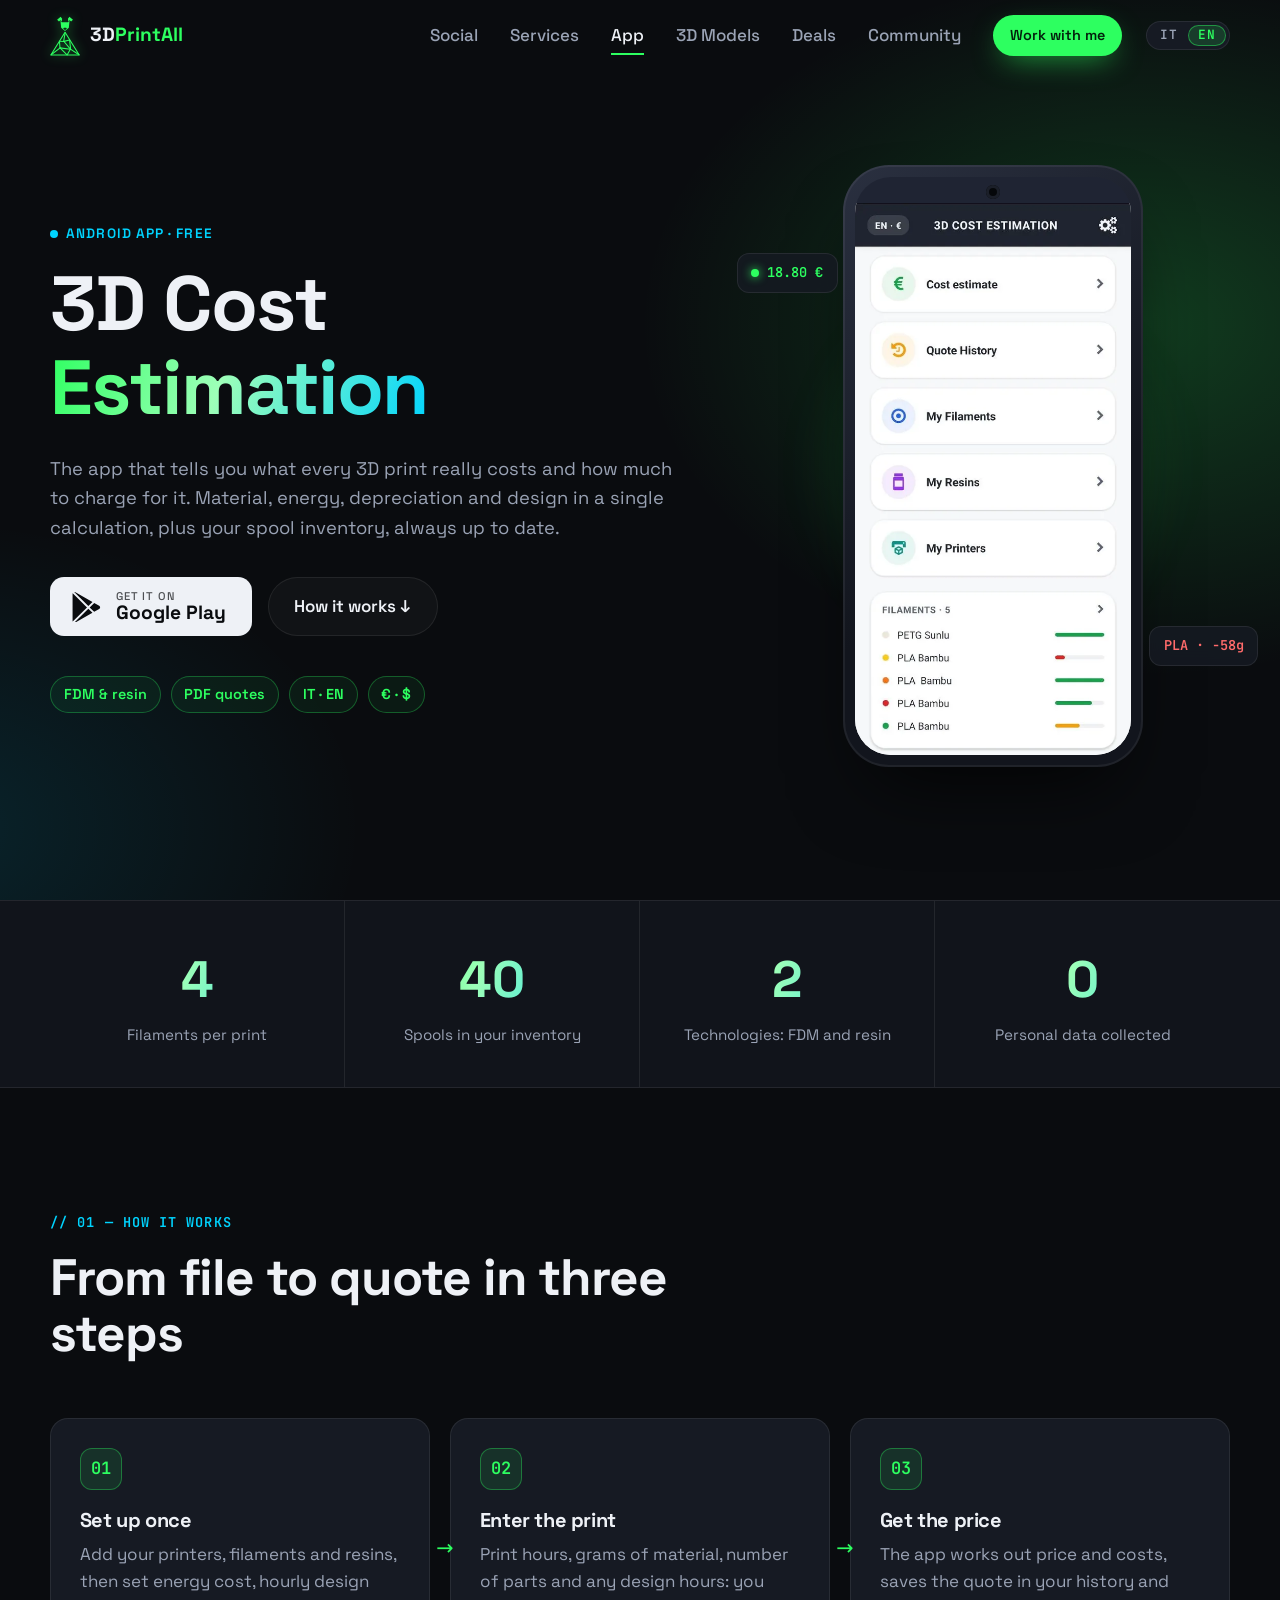
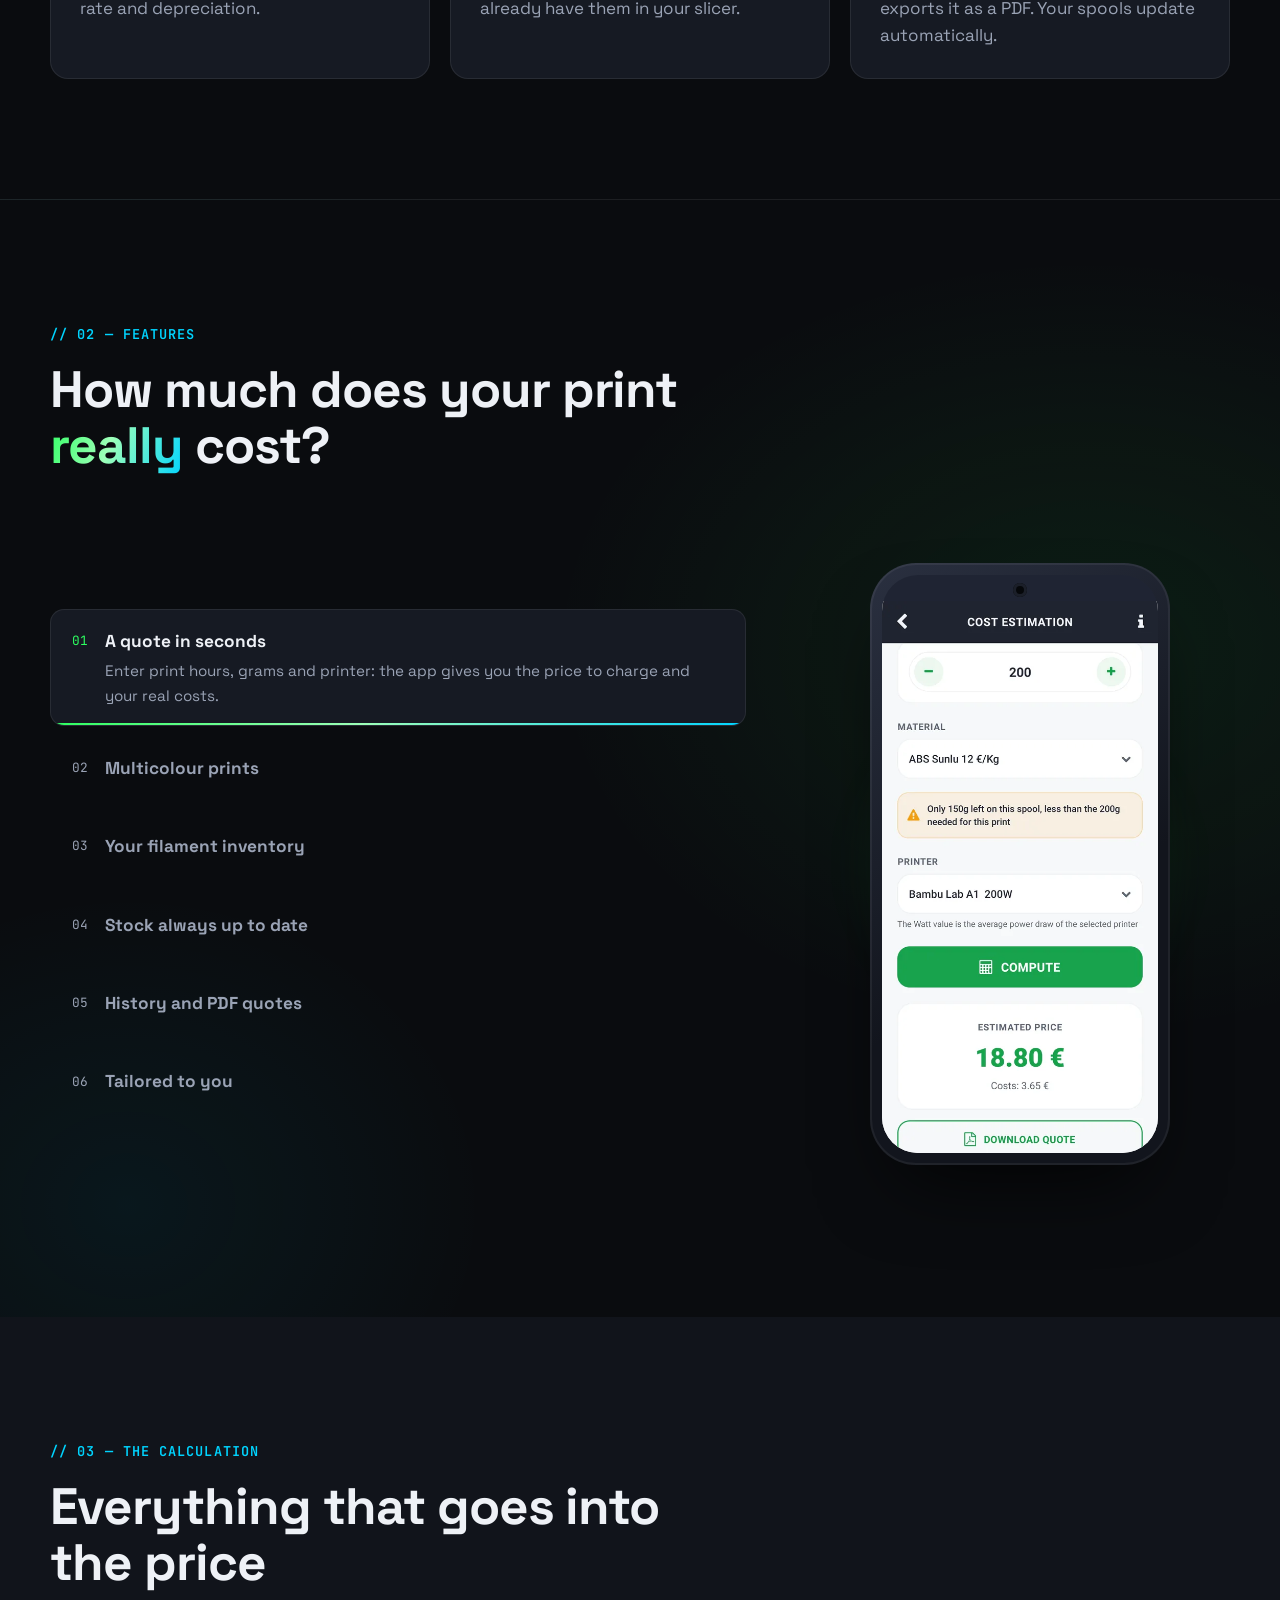
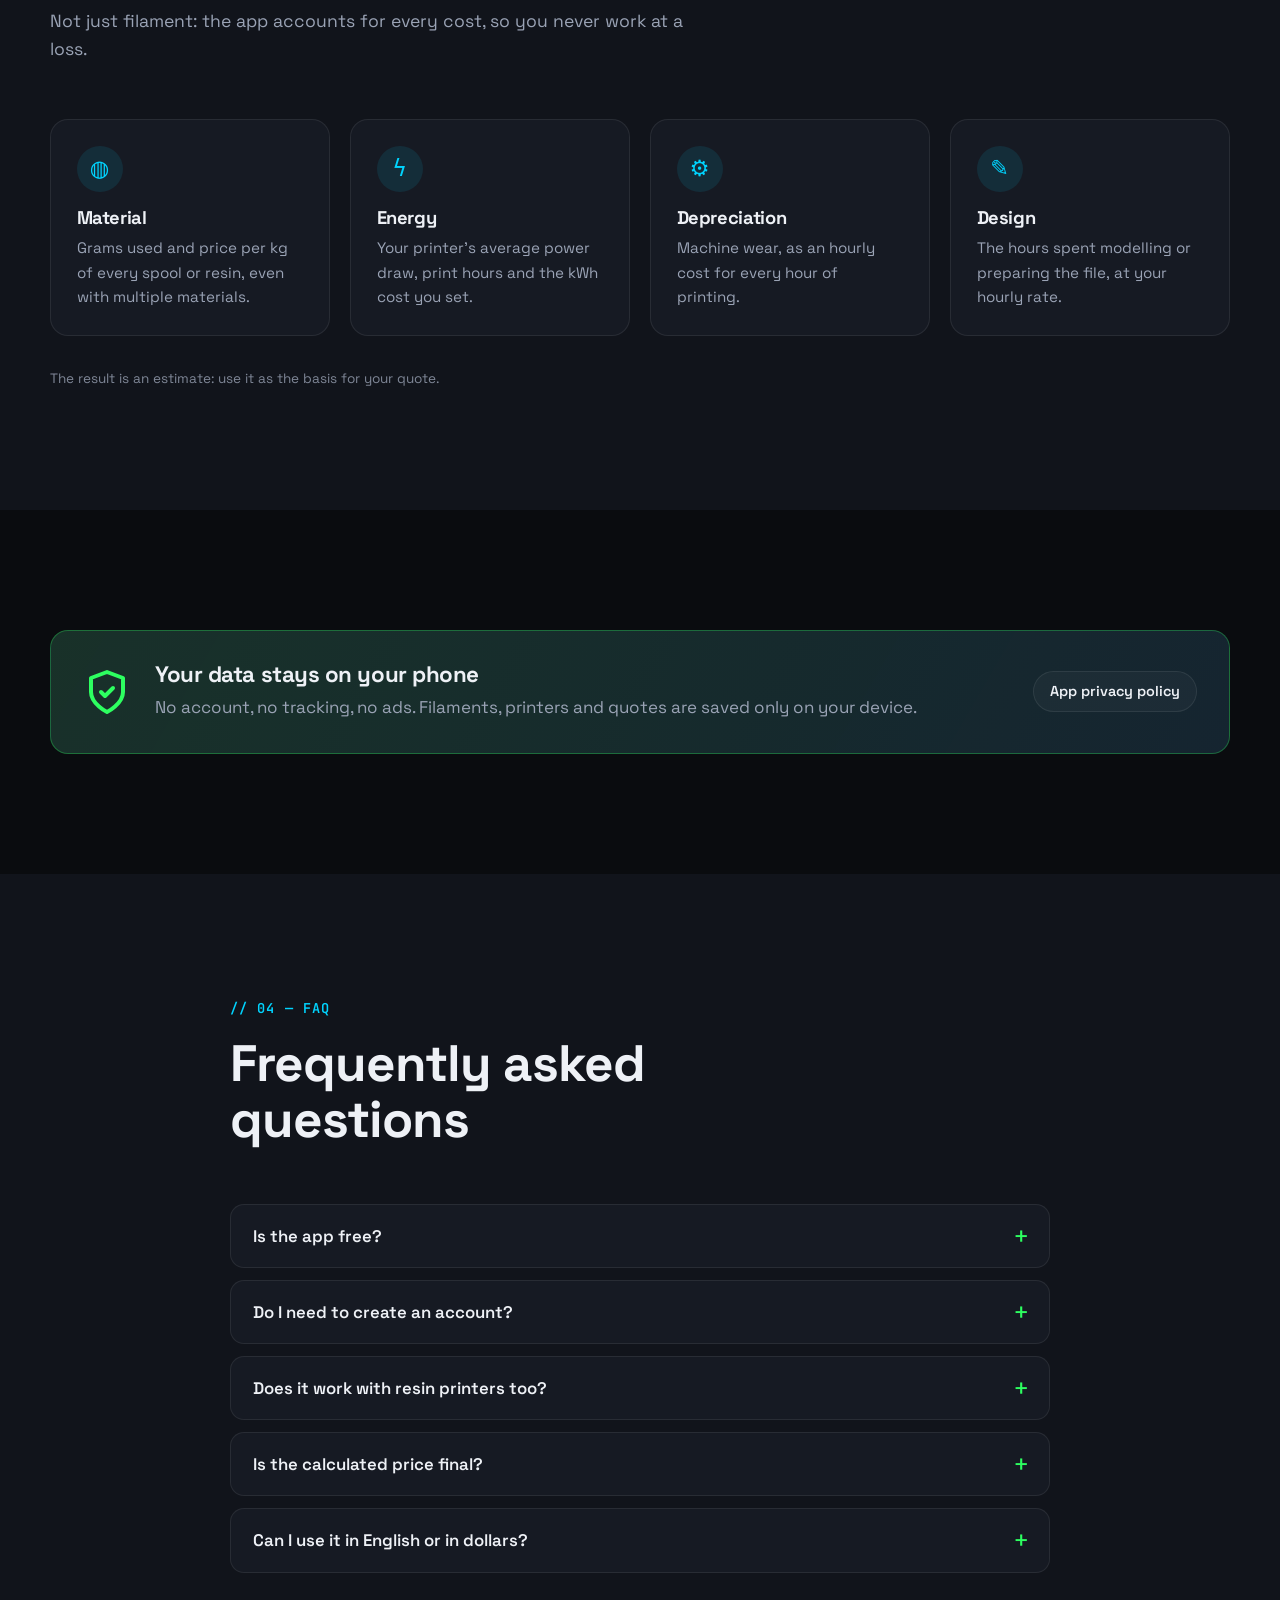
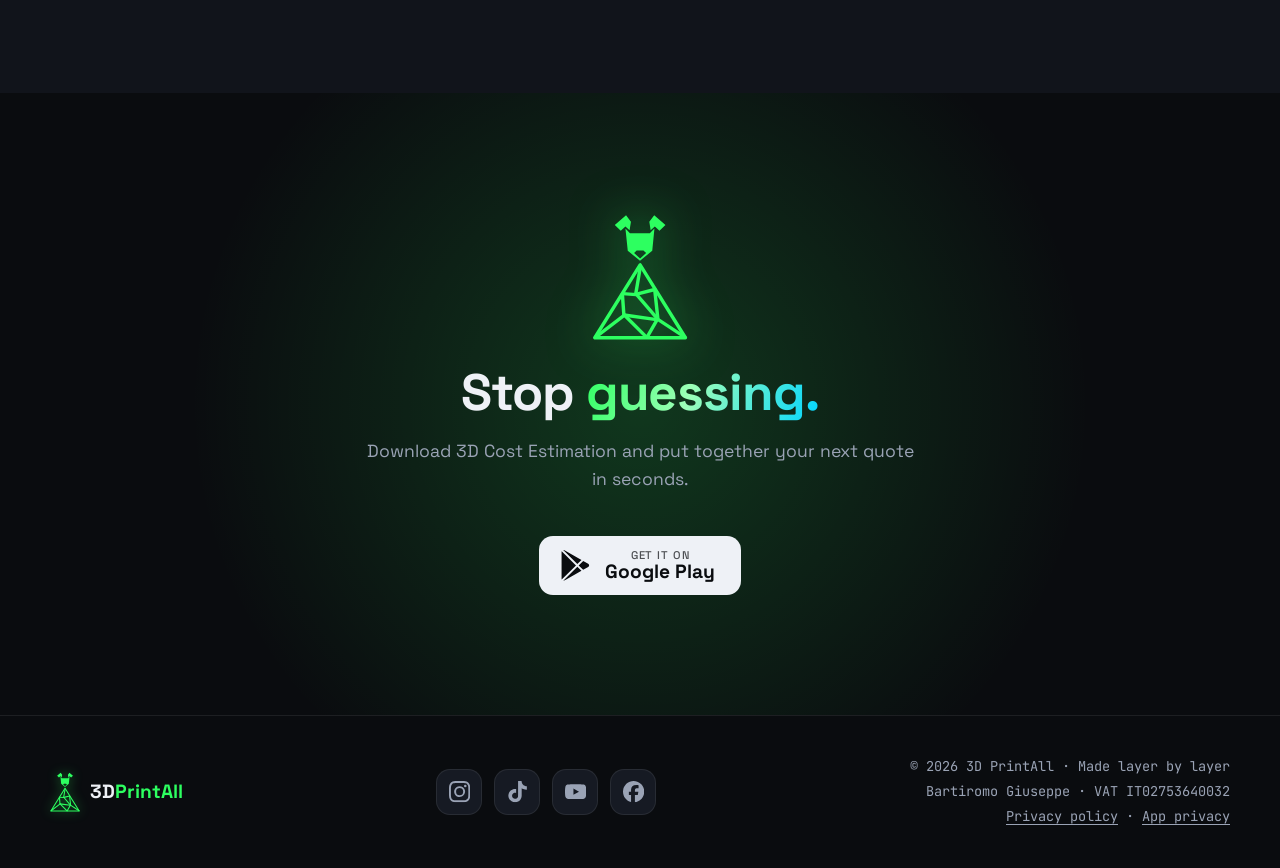
==== app/index.html @ a8e8ee78 "Sezione Servizi: stampa 3D e incisione laser su richiesta, con compositore di preventivo via email C" ====
<!doctype html>
<html lang="it" data-i18n-title="ap.metaTitle" data-i18n-desc="ap.metaDesc">
<head>
  <meta charset="utf-8">
  <meta name="viewport" content="width=device-width, initial-scale=1">
  <title>3D Cost Estimation — Calcola il costo delle tue stampe 3D</title>
  <meta name="description" content="3D Cost Estimation: l'app Android gratuita per calcolare il costo e il prezzo di ogni stampa 3D, FDM o resina, gestire le bobine di filamento e creare preventivi PDF.">
  <meta name="theme-color" content="#0a0c0f">

  <meta property="og:type" content="website">
  <meta property="og:title" content="3D Cost Estimation — l'app per calcolare il costo delle stampe 3D">
  <meta property="og:description" content="Prezzo e costi di ogni stampa 3D, magazzino filamenti e preventivi PDF. Gratis su Android.">
  <meta property="og:url" content="https://renwo.github.io/3d-printall-site/app/">
  <meta property="og:site_name" content="3D PrintAll">
  <meta property="og:locale" content="it_IT">
  <meta property="og:locale:alternate" content="en_US">
  <meta property="og:image" content="https://renwo.github.io/3d-printall-site/assets/og-app.png">
  <meta property="og:image:width" content="1200">
  <meta property="og:image:height" content="630">
  <meta property="og:image:alt" content="L'app 3D Cost Estimation su uno smartphone">
  <meta name="twitter:card" content="summary_large_image">
  <link rel="canonical" href="https://renwo.github.io/3d-printall-site/app/">

  <link rel="icon" href="../assets/logo.svg" type="image/svg+xml">
  <link rel="apple-touch-icon" href="../assets/logo.png">
  <link rel="preload" href="../assets/fonts/space-grotesk-latin.woff2" as="font" type="font/woff2" crossorigin>
  <link rel="stylesheet" href="../css/fonts.css">
  <link rel="stylesheet" href="../css/style.css">
  <script>document.documentElement.classList.add('js')</script>
</head>
<body class="page-app">
  <!-- SVG sprite: brand icons (Simple Icons, CC0) + logo -->
  <svg width="0" height="0" style="position:absolute" aria-hidden="true">
    <symbol id="i-facebook" viewBox="0 0 24 24"><path d="M9.101 23.691v-7.98H6.627v-3.667h2.474v-1.58c0-4.085 1.848-5.978 5.858-5.978.401 0 .955.042 1.468.103a8.68 8.68 0 0 1 1.141.195v3.325a8.623 8.623 0 0 0-.653-.036 26.805 26.805 0 0 0-.733-.009c-.707 0-1.259.096-1.675.309a1.686 1.686 0 0 0-.679.622c-.258.42-.374.995-.374 1.752v1.297h3.919l-.386 2.103-.287 1.564h-3.246v8.245C19.396 23.238 24 18.179 24 12.044c0-6.627-5.373-12-12-12s-12 5.373-12 12c0 5.628 3.874 10.35 9.101 11.647Z"/></symbol>
    <symbol id="i-googleplay" viewBox="0 0 24 24"><path d="M22.018 13.298l-3.919 2.218-3.515-3.493 3.543-3.521 3.891 2.202a1.49 1.49 0 0 1 0 2.594zM1.337.924a1.486 1.486 0 0 0-.112.568v21.017c0 .217.045.419.124.6l11.155-11.087L1.337.924zm12.207 10.065l3.258-3.238L3.45.195a1.466 1.466 0 0 0-.946-.179l11.04 10.973zm0 2.067l-11 10.933c.298.036.612-.016.906-.183l13.324-7.54-3.23-3.21z"/></symbol>
    <symbol id="i-instagram" viewBox="0 0 24 24"><path d="M7.0301.084c-1.2768.0602-2.1487.264-2.911.5634-.7888.3075-1.4575.72-2.1228 1.3877-.6652.6677-1.075 1.3368-1.3802 2.127-.2954.7638-.4956 1.6365-.552 2.914-.0564 1.2775-.0689 1.6882-.0626 4.947.0062 3.2586.0206 3.6671.0825 4.9473.061 1.2765.264 2.1482.5635 2.9107.308.7889.72 1.4573 1.388 2.1228.6679.6655 1.3365 1.0743 2.1285 1.38.7632.295 1.6361.4961 2.9134.552 1.2773.056 1.6884.069 4.9462.0627 3.2578-.0062 3.668-.0207 4.9478-.0814 1.28-.0607 2.147-.2652 2.9098-.5633.7889-.3086 1.4578-.72 2.1228-1.3881.665-.6682 1.0745-1.3378 1.3795-2.1284.2957-.7632.4966-1.636.552-2.9124.056-1.2809.0692-1.6898.063-4.948-.0063-3.2583-.021-3.6668-.0817-4.9465-.0607-1.2797-.264-2.1487-.5633-2.9117-.3084-.7889-.72-1.4568-1.3876-2.1228C21.2982 1.33 20.628.9208 19.8378.6165 19.074.321 18.2017.1197 16.9244.0645 15.6471.0093 15.236-.005 11.977.0014 8.718.0076 8.31.0215 7.0301.0839m.1402 21.6932c-1.17-.0509-1.8053-.2453-2.2287-.408-.5606-.216-.96-.4771-1.3819-.895-.422-.4178-.6811-.8186-.9-1.378-.1644-.4234-.3624-1.058-.4171-2.228-.0595-1.2645-.072-1.6442-.079-4.848-.007-3.2037.0053-3.583.0607-4.848.05-1.169.2456-1.805.408-2.2282.216-.5613.4762-.96.895-1.3816.4188-.4217.8184-.6814 1.3783-.9003.423-.1651 1.0575-.3614 2.227-.4171 1.2655-.06 1.6447-.072 4.848-.079 3.2033-.007 3.5835.005 4.8495.0608 1.169.0508 1.8053.2445 2.228.408.5608.216.96.4754 1.3816.895.4217.4194.6816.8176.9005 1.3787.1653.4217.3617 1.056.4169 2.2263.0602 1.2655.0739 1.645.0796 4.848.0058 3.203-.0055 3.5834-.061 4.848-.051 1.17-.245 1.8055-.408 2.2294-.216.5604-.4763.96-.8954 1.3814-.419.4215-.8181.6811-1.3783.9-.4224.1649-1.0577.3617-2.2262.4174-1.2656.0595-1.6448.072-4.8493.079-3.2045.007-3.5825-.006-4.848-.0608M16.953 5.5864A1.44 1.44 0 1 0 18.39 4.144a1.44 1.44 0 0 0-1.437 1.4424M5.8385 12.012c.0067 3.4032 2.7706 6.1557 6.173 6.1493 3.4026-.0065 6.157-2.7701 6.1506-6.1733-.0065-3.4032-2.771-6.1565-6.174-6.1498-3.403.0067-6.156 2.771-6.1496 6.1738M8 12.0077a4 4 0 1 1 4.008 3.9921A3.9996 3.9996 0 0 1 8 12.0077"/></symbol>
    <symbol id="i-telegram" viewBox="0 0 24 24"><path d="M11.944 0A12 12 0 0 0 0 12a12 12 0 0 0 12 12 12 12 0 0 0 12-12A12 12 0 0 0 12 0a12 12 0 0 0-.056 0zm4.962 7.224c.1-.002.321.023.465.14a.506.506 0 0 1 .171.325c.016.093.036.306.02.472-.18 1.898-.962 6.502-1.36 8.627-.168.9-.499 1.201-.82 1.23-.696.065-1.225-.46-1.9-.902-1.056-.693-1.653-1.124-2.678-1.8-1.185-.78-.417-1.21.258-1.91.177-.184 3.247-2.977 3.307-3.23.007-.032.014-.15-.056-.212s-.174-.041-.249-.024c-.106.024-1.793 1.14-5.061 3.345-.48.33-.913.49-1.302.48-.428-.008-1.252-.241-1.865-.44-.752-.245-1.349-.374-1.297-.789.027-.216.325-.437.893-.663 3.498-1.524 5.83-2.529 6.998-3.014 3.332-1.386 4.025-1.627 4.476-1.635z"/></symbol>
    <symbol id="i-tiktok" viewBox="0 0 24 24"><path d="M12.525.02c1.31-.02 2.61-.01 3.91-.02.08 1.53.63 3.09 1.75 4.17 1.12 1.11 2.7 1.62 4.24 1.79v4.03c-1.44-.05-2.89-.35-4.2-.97-.57-.26-1.1-.59-1.62-.93-.01 2.92.01 5.84-.02 8.75-.08 1.4-.54 2.79-1.35 3.94-1.31 1.92-3.58 3.17-5.91 3.21-1.43.08-2.86-.31-4.08-1.03-2.02-1.19-3.44-3.37-3.65-5.71-.02-.5-.03-1-.01-1.49.18-1.9 1.12-3.72 2.58-4.96 1.66-1.44 3.98-2.13 6.15-1.72.02 1.48-.04 2.96-.04 4.44-.99-.32-2.15-.23-3.02.37-.63.41-1.11 1.04-1.36 1.75-.21.51-.15 1.07-.14 1.61.24 1.64 1.82 3.02 3.5 2.87 1.12-.01 2.19-.66 2.77-1.61.19-.33.4-.67.41-1.06.1-1.79.06-3.57.07-5.36.01-4.03-.01-8.05.02-12.07z"/></symbol>
    <symbol id="i-youtube" viewBox="0 0 24 24"><path d="M23.498 6.186a3.016 3.016 0 0 0-2.122-2.136C19.505 3.545 12 3.545 12 3.545s-7.505 0-9.377.505A3.017 3.017 0 0 0 .502 6.186C0 8.07 0 12 0 12s0 3.93.502 5.814a3.016 3.016 0 0 0 2.122 2.136c1.871.505 9.376.505 9.376.505s7.505 0 9.377-.505a3.015 3.015 0 0 0 2.122-2.136C24 15.93 24 12 24 12s0-3.93-.502-5.814zM9.545 15.568V8.432L15.818 12l-6.273 3.568z"/></symbol>
    <symbol id="i-logo" viewBox="140 6 784 1036"><path fill-rule="evenodd" d="M326,100 418,20 458,73 447,143 413,112 375,147Z M740,100 648,20 608,73 619,143 653,112 691,147Z M413,127 450,167 612,167 650,127 632,310 532,392 432,310Z M505,308 560,308 582,328 533,372 484,328Z"/><g fill="none" stroke-width="28" stroke-linecap="round" stroke-linejoin="round" stroke="currentColor"><polygon points="533,425 163,1020 903,1020"/><line x1="535" y1="440" x2="498" y2="658"/><line x1="392" y1="660" x2="500" y2="668"/><line x1="505" y1="664" x2="652" y2="626"/><line x1="652" y1="624" x2="678" y2="866"/><line x1="505" y1="668" x2="668" y2="858"/><line x1="388" y1="662" x2="400" y2="830"/><line x1="402" y1="834" x2="668" y2="872"/><line x1="405" y1="835" x2="170" y2="1015"/><line x1="410" y1="840" x2="585" y2="1015"/><line x1="672" y1="872" x2="590" y2="1015"/><line x1="675" y1="868" x2="898" y2="1015"/></g></symbol>
  </svg>

  <!-- ============ NAV ============ -->
  <header class="nav" id="nav">
    <div class="container nav__inner">
      <a href="../" class="logo" aria-label="3D PrintAll - home">
        <svg class="logo__mark" aria-hidden="true"><use href="#i-logo"/></svg>
        <span class="logo__text">3D<b>PrintAll</b></span>
      </a>
      <nav class="nav__links" id="navLinks" aria-label="Navigazione principale" data-i18n-attr="aria-label:nav.aria">
        <a href="../#social">Social</a>
        <a href="../#servizi" data-i18n="nav.services">Servizi</a>
        <a href="./" aria-current="page">App</a>
        <a href="../#modelli" data-i18n="nav.models">Modelli 3D</a>
        <a href="../#offerte" data-i18n="nav.deals">Offerte</a>
        <a href="../#community">Community</a>
        <a href="../#contatti" class="btn btn--sm btn--primary" data-i18n="nav.collab">Collabora</a>
      </nav>
      <div class="lang-switch" role="group" aria-label="Lingua / Language" data-active="it">
        <button type="button" data-lang="it" aria-pressed="true" lang="it">IT</button>
        <button type="button" data-lang="en" aria-pressed="false" lang="en">EN</button>
      </div>
      <button class="nav__toggle" id="navToggle" aria-label="Apri menu" data-i18n-attr="aria-label:nav.menu" aria-expanded="false" aria-controls="navLinks">
        <span></span><span></span>
      </button>
    </div>
  </header>

  <main id="top">

    <!-- ============ HERO ============ -->
    <section class="hero hero--app">
      <div class="container hero__inner">
        <div class="hero__copy">
          <p class="eyebrow" data-i18n="ap.eyebrow"><span class="dot"></span> App Android · Gratis</p>
          <h1 class="hero__title hero__title--app">3D Cost <span class="grad">Estimation</span></h1>
          <p class="hero__lead" data-i18n="ap.lead">
            L'app che ti dice quanto costa davvero ogni stampa 3D e quanto farla pagare.
            Materiale, energia, ammortamento e progettazione in un unico calcolo, più il magazzino
            delle tue bobine sempre aggiornato.
          </p>
          <div class="hero__cta">
            <a class="play-btn" href="https://play.google.com/store/apps/details?id=my_pkg.myapp" target="_blank" rel="noopener">
              <svg class="ico" aria-hidden="true"><use href="#i-googleplay"/></svg>
              <span><small data-i18n="app.available">Disponibile su</small>Google Play</span>
            </a>
            <a href="#come-funziona" class="btn btn--ghost" data-i18n="ap.how">Come funziona ↓</a>
          </div>
          <ul class="app__tags">
            <li data-i18n="app.fdm">FDM &amp; resina</li>
            <li data-i18n="ap.tagPdf">Preventivi PDF</li>
            <li>IT · EN</li>
            <li>€ · $</li>
          </ul>
        </div>

        <div class="app__stage">
          <div class="app__glow" aria-hidden="true"></div>
          <div class="phone">
            <div class="phone__notch" aria-hidden="true"></div>
            <div class="phone__screen">
              <img class="is-active" src="../assets/app/home.webp" alt="Schermata principale dell'app 3D Cost Estimation" data-i18n-attr="alt:ap.altHome" width="540" height="1131">
            </div>
          </div>
          <div class="app__chip app__chip--a mono" aria-hidden="true"><span class="dot"></span> 18.80 €</div>
          <div class="app__chip app__chip--b mono" aria-hidden="true">PLA · −58g</div>
        </div>
      </div>
    </section>

    <!-- ============ NUMBERS ============ -->
    <section class="stats">
      <div class="container stats__grid stats__grid--4">
        <div class="stat reveal">
          <span class="stat__num" data-count="4">0</span>
          <span class="stat__label" data-i18n="ap.n1">Filamenti per stampa</span>
        </div>
        <div class="stat reveal">
          <span class="stat__num" data-count="40">0</span>
          <span class="stat__label" data-i18n="ap.n2">Bobine nel magazzino</span>
        </div>
        <div class="stat reveal">
          <span class="stat__num" data-count="2">0</span>
          <span class="stat__label" data-i18n="ap.n3">Tecnologie: FDM e resina</span>
        </div>
        <div class="stat reveal">
          <span class="stat__num" data-count="0">0</span>
          <span class="stat__label" data-i18n="ap.n4">Dati personali raccolti</span>
        </div>
      </div>
    </section>

    <!-- ============ HOW IT WORKS ============ -->
    <section class="section" id="come-funziona">
      <div class="container">
        <header class="section__head reveal">
          <p class="eyebrow mono" data-i18n="ap.howEyebrow">// 01 — Come funziona</p>
          <h2 data-i18n="ap.howTitle">Dal file al preventivo in tre passi</h2>
        </header>
        <ol class="steps">
          <li class="step reveal">
            <span class="step__num mono">01</span>
            <h3 data-i18n="ap.s1t">Configura una volta</h3>
            <p data-i18n="ap.s1d">Aggiungi stampanti, filamenti e resine, poi imposta costo dell'energia, tariffa oraria di progettazione e ammortamento.</p>
          </li>
          <li class="step reveal">
            <span class="step__num mono">02</span>
            <h3 data-i18n="ap.s2t">Inserisci la stampa</h3>
            <p data-i18n="ap.s2d">Ore di stampa, grammi di materiale, numero di pezzi ed eventuali ore di progettazione: li trovi già nello slicer.</p>
          </li>
          <li class="step reveal">
            <span class="step__num mono">03</span>
            <h3 data-i18n="ap.s3t">Ottieni il prezzo</h3>
            <p data-i18n="ap.s3d">L'app calcola prezzo e costi, salva il preventivo nello storico e lo esporta in PDF. Le bobine si aggiornano da sole.</p>
          </li>
        </ol>
      </div>
    </section>

    <!-- ============ FEATURES ============ -->
    <section class="section app" id="funzioni">
      <div class="container">
        <header class="section__head reveal">
          <p class="eyebrow mono" data-i18n="ap.featEyebrow">// 02 — Funzioni</p>
          <h2 data-i18n="app.title">Quanto costa <span class="grad">davvero</span> la tua stampa?</h2>
        </header>

        <div class="app__grid">
          <ol class="app__features" role="tablist" aria-label="Funzioni dell'app" data-i18n-attr="aria-label:app.aria">
            <li><button class="feature is-active" role="tab" aria-selected="true" type="button">
              <span class="feature__num mono">01</span>
              <span class="feature__body"><strong data-i18n="app.f1t">Preventivo in pochi secondi</strong><span data-i18n="app.f1d">Inserisci ore di stampa, grammi e stampante: l'app ti dà il prezzo da proporre e i costi reali.</span></span>
              <span class="feature__bar"></span></button></li>
            <li><button class="feature" role="tab" aria-selected="false" type="button">
              <span class="feature__num mono">02</span>
              <span class="feature__body"><strong data-i18n="app.f2t">Stampe multicolore</strong><span data-i18n="app.f2d">Fino a 4 filamenti diversi nella stessa stampa, ognuno con il suo prezzo al kg.</span></span>
              <span class="feature__bar"></span></button></li>
            <li><button class="feature" role="tab" aria-selected="false" type="button">
              <span class="feature__num mono">03</span>
              <span class="feature__body"><strong data-i18n="app.f3t">Il tuo magazzino filamenti</strong><span data-i18n="app.f3d">Salva fino a 40 bobine e vedi a colpo d'occhio quanti grammi restano su ciascuna.</span></span>
              <span class="feature__bar"></span></button></li>
            <li><button class="feature" role="tab" aria-selected="false" type="button">
              <span class="feature__num mono">04</span>
              <span class="feature__body"><strong data-i18n="app.f4t">Scorte sempre aggiornate</strong><span data-i18n="app.f4d">Dopo ogni stampa le quantità si aggiornano da sole, e l'app ti avvisa se una bobina non basta.</span></span>
              <span class="feature__bar"></span></button></li>
            <li><button class="feature" role="tab" aria-selected="false" type="button">
              <span class="feature__num mono">05</span>
              <span class="feature__body"><strong data-i18n="app.f5t">Storico e preventivi PDF</strong><span data-i18n="app.f5d">Ritrova ogni preventivo e scaricalo in PDF, pronto da inviare al cliente.</span></span>
              <span class="feature__bar"></span></button></li>
            <li><button class="feature" role="tab" aria-selected="false" type="button">
              <span class="feature__num mono">06</span>
              <span class="feature__body"><strong data-i18n="app.f6t">Su misura per te</strong><span data-i18n="app.f6d">Italiano o inglese, euro o dollari, costo dell'energia, tariffa oraria e ammortamento.</span></span>
              <span class="feature__bar"></span></button></li>
          </ol>

          <div class="app__stage reveal">
            <div class="app__glow" aria-hidden="true"></div>
            <div class="phone">
              <div class="phone__notch" aria-hidden="true"></div>
              <div class="phone__screen">
                <img class="is-active" src="../assets/app/price.webp" alt="Schermata di stima del costo con prezzo stimato di 18,80 €" data-i18n-attr="alt:app.alt1" width="540" height="1126" loading="lazy">
                <img src="../assets/app/multi.webp" alt="Stima con due filamenti diversi nella stessa stampa" data-i18n-attr="alt:app.alt2" width="540" height="1131" loading="lazy">
                <img src="../assets/app/filaments.webp" alt="Elenco dei filamenti salvati con i grammi rimanenti" data-i18n-attr="alt:app.alt3" width="540" height="1131" loading="lazy">
                <img src="../assets/app/stock.webp" alt="Riepilogo delle quantità aggiornate dopo la stampa" data-i18n-attr="alt:app.alt4" width="540" height="1131" loading="lazy">
                <img src="../assets/app/quote.webp" alt="Dettaglio di un preventivo con pulsante per scaricare il PDF" data-i18n-attr="alt:app.alt5" width="540" height="1131" loading="lazy">
                <img src="../assets/app/settings.webp" alt="Impostazioni: lingua, valuta, costo energia e tariffa di progettazione" data-i18n-attr="alt:app.alt6" width="540" height="1128" loading="lazy">
              </div>
            </div>
          </div>
        </div>
      </div>
    </section>

    <!-- ============ COST BREAKDOWN ============ -->
    <section class="section section--alt" id="calcolo">
      <div class="container">
        <header class="section__head reveal">
          <p class="eyebrow mono" data-i18n="ap.costEyebrow">// 03 — Il calcolo</p>
          <h2 data-i18n="ap.costTitle">Tutto quello che entra nel prezzo</h2>
          <p class="section__sub" data-i18n="ap.costSub">Non solo il filamento: l'app considera ogni voce di costo, così non lavori mai in perdita.</p>
        </header>
        <div class="cost-grid">
          <article class="cost reveal"><span class="cost__icon" aria-hidden="true">◍</span><h3 data-i18n="ap.c1t">Materiale</h3><p data-i18n="ap.c1d">Grammi usati e prezzo al kg di ogni bobina o resina, anche con più materiali.</p></article>
          <article class="cost reveal"><span class="cost__icon" aria-hidden="true">ϟ</span><h3 data-i18n="ap.c2t">Energia</h3><p data-i18n="ap.c2d">Potenza media della stampante, ore di stampa e costo del kWh che imposti tu.</p></article>
          <article class="cost reveal"><span class="cost__icon" aria-hidden="true">⚙</span><h3 data-i18n="ap.c3t">Ammortamento</h3><p data-i18n="ap.c3d">L'usura della macchina, come costo orario per ogni ora di stampa.</p></article>
          <article class="cost reveal"><span class="cost__icon" aria-hidden="true">✎</span><h3 data-i18n="ap.c4t">Progettazione</h3><p data-i18n="ap.c4d">Le ore passate a modellare o preparare il file, alla tua tariffa oraria.</p></article>
        </div>
        <p class="disclaimer" data-i18n="ap.costNote">Il risultato è una stima: usalo come base per il tuo preventivo.</p>
      </div>
    </section>

    <!-- ============ PRIVACY ============ -->
    <section class="section">
      <div class="container">
        <div class="privacy-band reveal">
          <svg class="privacy-band__icon" viewBox="0 0 24 24" fill="none" stroke="currentColor" stroke-width="2" stroke-linecap="round" stroke-linejoin="round" aria-hidden="true"><path d="M12 22s8-4 8-10V5l-8-3-8 3v7c0 6 8 10 8 10z"/><path d="M9 12l2 2 4-4"/></svg>
          <div>
            <h2 data-i18n="ap.privTitle">I tuoi dati restano sul tuo telefono</h2>
            <p data-i18n="ap.privText">Nessun account, nessun tracciamento, nessuna pubblicità. Filamenti, stampanti e preventivi sono salvati solo sul tuo dispositivo.</p>
          </div>
          <a class="btn btn--ghost btn--sm" href="https://renwo.github.io/3dprintall-legal/" target="_blank" rel="noopener" data-i18n="ap.privLink">Privacy policy dell'app</a>
        </div>
      </div>
    </section>

    <!-- ============ FAQ ============ -->
    <section class="section section--alt" id="faq">
      <div class="container faq-wrap">
        <header class="section__head reveal">
          <p class="eyebrow mono" data-i18n="ap.faqEyebrow">// 04 — FAQ</p>
          <h2 data-i18n="ap.faqTitle">Domande frequenti</h2>
        </header>
        <div class="faq">
          <details class="reveal"><summary data-i18n="ap.q1">L'app è gratuita?</summary><p data-i18n="ap.a1">Sì, puoi scaricarla gratis da Google Play.</p></details>
          <details class="reveal"><summary data-i18n="ap.q2">Devo creare un account?</summary><p data-i18n="ap.a2">No. Non serve nessuna registrazione e tutti i dati restano salvati sul tuo telefono.</p></details>
          <details class="reveal"><summary data-i18n="ap.q3">Funziona anche con le stampanti a resina?</summary><p data-i18n="ap.a3">Sì: puoi scegliere tra FDM e resina e salvare anche le tue resine. Se stampi solo FDM, puoi nascondere la sezione resina dalle impostazioni.</p></details>
          <details class="reveal"><summary data-i18n="ap.q4">Il prezzo calcolato è definitivo?</summary><p data-i18n="ap.a4">È una stima basata sui parametri che inserisci. È un ottimo punto di partenza per il tuo preventivo, che puoi poi adattare al cliente.</p></details>
          <details class="reveal"><summary data-i18n="ap.q5">Posso usarla in inglese o in dollari?</summary><p data-i18n="ap.a5">Sì, dalle impostazioni puoi scegliere italiano o inglese ed euro o dollari.</p></details>
        </div>
      </div>
    </section>

    <!-- ============ FINAL CTA ============ -->
    <section class="section cta">
      <div class="container cta__inner reveal">
        <svg class="cta__logo" aria-hidden="true"><use href="#i-logo"/></svg>
        <h2 data-i18n="ap.ctaTitle">Smetti di andare <span class="grad">a occhio.</span></h2>
        <p class="section__sub" data-i18n="ap.ctaSub">Scarica 3D Cost Estimation e fai il tuo prossimo preventivo in pochi secondi.</p>
        <a class="play-btn" href="https://play.google.com/store/apps/details?id=my_pkg.myapp" target="_blank" rel="noopener">
          <svg class="ico" aria-hidden="true"><use href="#i-googleplay"/></svg>
          <span><small data-i18n="app.available">Disponibile su</small>Google Play</span>
        </a>
      </div>
    </section>
  </main>

  <footer class="footer">
    <div class="container footer__inner">
      <a href="../" class="logo" aria-label="3D PrintAll - home">
        <svg class="logo__mark" aria-hidden="true"><use href="#i-logo"/></svg>
        <span class="logo__text">3D<b>PrintAll</b></span>
      </a>
      <ul class="hero__socials">
        <li><a href="https://instagram.com/3d_printall" target="_blank" rel="noopener" aria-label="Instagram"><svg class="ico" aria-hidden="true"><use href="#i-instagram"/></svg></a></li>
        <li><a href="https://tiktok.com/@3d_printall" target="_blank" rel="noopener" aria-label="TikTok"><svg class="ico" aria-hidden="true"><use href="#i-tiktok"/></svg></a></li>
        <li><a href="https://www.youtube.com/channel/UCyTCmtg6hml9MblgfYUGZMQ" target="_blank" rel="noopener" aria-label="YouTube"><svg class="ico" aria-hidden="true"><use href="#i-youtube"/></svg></a></li>
        <li><a href="https://www.facebook.com/trediprintall" target="_blank" rel="noopener" aria-label="Facebook"><svg class="ico" aria-hidden="true"><use href="#i-facebook"/></svg></a></li>
      </ul>
      <div class="footer__legal">
        <p class="footer__copy mono">© <span id="year"></span> 3D PrintAll · Made layer by layer</p>
        <p class="footer__copy mono" data-i18n="footer.vat">Bartiromo Giuseppe · P.IVA 02753640032</p>
        <p class="footer__copy mono"><a href="https://renwo.github.io/3dprintall-legal/website/" target="_blank" rel="noopener">Privacy policy</a> · <a href="https://renwo.github.io/3dprintall-legal/" target="_blank" rel="noopener" data-i18n="ap.privShort">Privacy app</a></p>
      </div>
    </div>
  </footer>

  <div class="toast" id="toast" role="status" aria-live="polite"></div>
  <script src="../js/i18n.js"></script>
  <script src="../js/main.js" defer></script>
</body>
</html>
---- css/fonts.css ----
/* Self-hosted fonts (SIL Open Font License) — no requests to Google */
@font-face {
  font-family: 'JetBrains Mono';
  font-style: normal;
  font-weight: 400 600;
  font-display: swap;
  src: url('../assets/fonts/jetbrains-mono-latin-ext.woff2') format('woff2');
  unicode-range: U+0100-02BA, U+02BD-02C5, U+02C7-02CC, U+02CE-02D7, U+02DD-02FF, U+0304, U+0308, U+0329, U+1D00-1DBF, U+1E00-1E9F, U+1EF2-1EFF, U+2020, U+20A0-20AB, U+20AD-20C4, U+2113, U+2C60-2C7F, U+A720-A7FF;
}
@font-face {
  font-family: 'JetBrains Mono';
  font-style: normal;
  font-weight: 400 600;
  font-display: swap;
  src: url('../assets/fonts/jetbrains-mono-latin.woff2') format('woff2');
  unicode-range: U+0000-00FF, U+0131, U+0152-0153, U+02BB-02BC, U+02C6, U+02DA, U+02DC, U+0304, U+0308, U+0329, U+2000-206F, U+20AC, U+2122, U+2191, U+2193, U+2212, U+2215, U+FEFF, U+FFFD;
}
@font-face {
  font-family: 'Space Grotesk';
  font-style: normal;
  font-weight: 400 700;
  font-display: swap;
  src: url('../assets/fonts/space-grotesk-latin-ext.woff2') format('woff2');
  unicode-range: U+0100-02BA, U+02BD-02C5, U+02C7-02CC, U+02CE-02D7, U+02DD-02FF, U+0304, U+0308, U+0329, U+1D00-1DBF, U+1E00-1E9F, U+1EF2-1EFF, U+2020, U+20A0-20AB, U+20AD-20C4, U+2113, U+2C60-2C7F, U+A720-A7FF;
}
@font-face {
  font-family: 'Space Grotesk';
  font-style: normal;
  font-weight: 400 700;
  font-display: swap;
  src: url('../assets/fonts/space-grotesk-latin.woff2') format('woff2');
  unicode-range: U+0000-00FF, U+0131, U+0152-0153, U+02BB-02BC, U+02C6, U+02DA, U+02DC, U+0304, U+0308, U+0329, U+2000-206F, U+20AC, U+2122, U+2191, U+2193, U+2212, U+2215, U+FEFF, U+FFFD;
}
---- css/style.css ----
/* ==========================================================
   3D PrintAll — main stylesheet
   ========================================================== */

:root {
  --bg: #0a0c0f;
  --bg-2: #11141b;
  --surface: #161a23;
  --surface-2: #1d2230;
  --border: rgba(255, 255, 255, 0.08);
  --text: #eef1f6;
  --muted: #9aa3b5;
  --accent: #2dff60;        /* logo green */
  --accent-2: #00d4ff;      /* cyan */
  --accent-3: #7c5cff;      /* PETG violet */
  --grad: linear-gradient(110deg, var(--accent) 0%, #9dffb8 45%, var(--accent-2) 100%);
  --radius: 18px;
  --shadow: 0 20px 60px -20px rgba(0, 0, 0, 0.6);
  --font: "Space Grotesk", system-ui, -apple-system, "Segoe UI", sans-serif;
  --mono: "JetBrains Mono", ui-monospace, Consolas, monospace;
  --nav-h: 72px;
}

*, *::before, *::after { box-sizing: border-box; }
html { scroll-behavior: smooth; scroll-padding-top: var(--nav-h); }
body {
  margin: 0;
  background: var(--bg);
  color: var(--text);
  font-family: var(--font);
  font-size: 17px;
  line-height: 1.6;
  -webkit-font-smoothing: antialiased;
  overflow-x: hidden;
}
img { max-width: 100%; display: block; }
a { color: inherit; text-decoration: none; }
h1, h2, h3 { line-height: 1.1; margin: 0; letter-spacing: -0.02em; }
p { margin: 0; }
.mono { font-family: var(--mono); }

.container { width: min(1180px, 100% - 32px); margin-inline: auto; }

::selection { background: var(--accent); color: #000; }

/* ---------- Icons (inline SVG sprite, colored with currentColor) ---------- */
.ico {
  display: inline-block; flex-shrink: 0;
  width: 1.25em; height: 1.25em;
  fill: currentColor;
}

/* ---------- Buttons ---------- */
.btn {
  display: inline-flex; align-items: center; justify-content: center; gap: .5em;
  padding: .85em 1.5em;
  border-radius: 999px;
  font-weight: 600;
  border: 1px solid transparent;
  transition: transform .25s ease, box-shadow .25s ease, background .25s ease, border-color .25s ease;
  cursor: pointer;
  white-space: nowrap;
}
.btn:hover { transform: translateY(-2px); }
.btn--primary {
  background: var(--accent);
  color: #03200c;
  box-shadow: 0 10px 30px -10px rgba(45, 255, 96, .7);
}
.btn--primary:hover { box-shadow: 0 16px 40px -10px rgba(45, 255, 96, .9); }
.btn--ghost { border-color: var(--border); background: rgba(255,255,255,.03); }
.btn--ghost:hover { border-color: var(--accent); color: var(--accent); }
.btn--sm { padding: .55em 1.1em; font-size: .9rem; }
.btn--lg { padding: 1.1em 2em; font-size: 1.1rem; white-space: normal; word-break: break-all; }

.eyebrow {
  display: inline-flex; align-items: center; gap: .6em;
  color: var(--accent-2);
  font-size: .85rem; font-weight: 600;
  letter-spacing: .08em; text-transform: uppercase;
  margin-bottom: 1rem;
}
.eyebrow .dot {
  width: 8px; height: 8px; border-radius: 50%;
  background: var(--accent-2);
  box-shadow: 0 0 0 0 rgba(0, 212, 255, .6);
  animation: pulse 2s infinite;
}
@keyframes pulse {
  70% { box-shadow: 0 0 0 10px rgba(0, 212, 255, 0); }
  100% { box-shadow: 0 0 0 0 rgba(0, 212, 255, 0); }
}

/* ---------- Logo ---------- */
.logo { display: inline-flex; align-items: center; gap: .6rem; font-weight: 700; font-size: 1.2rem; }
.logo b { color: var(--accent); font-weight: 700; }
.logo__mark {
  width: 30px; height: 40px;
  color: var(--accent); fill: currentColor;
  filter: drop-shadow(0 0 6px rgba(45,255,96,.45));
  transition: transform .4s cubic-bezier(.2,.8,.2,1), filter .4s;
}
.logo:hover .logo__mark { transform: rotate(-8deg) scale(1.08); filter: drop-shadow(0 0 12px rgba(45,255,96,.8)); }

/* ---------- Nav ---------- */
.nav {
  position: fixed; inset: 0 0 auto 0; z-index: 50;
  height: var(--nav-h);
  transition: background .3s ease, border-color .3s ease, backdrop-filter .3s ease;
  border-bottom: 1px solid transparent;
}
.nav.is-scrolled {
  background: rgba(10, 12, 15, .75);
  backdrop-filter: blur(14px);
  -webkit-backdrop-filter: blur(14px);
  border-color: var(--border);
}
.nav__inner { height: 100%; display: flex; align-items: center; justify-content: space-between; }
.nav__links { display: flex; align-items: center; gap: 2rem; }
.nav__links a:not(.btn) { color: var(--muted); font-weight: 500; position: relative; transition: color .2s; }
.nav__links a:not(.btn)::after {
  content: ""; position: absolute; left: 0; bottom: -6px; height: 2px; width: 100%;
  background: var(--accent); transform: scaleX(0); transform-origin: right; transition: transform .3s ease;
}
.nav__links a:not(.btn):hover { color: var(--text); }
.nav__links a:not(.btn):hover::after { transform: scaleX(1); transform-origin: left; }
.nav__links { margin-left: auto; }

/* Language switch: sliding pill */
.lang-switch {
  position: relative; display: inline-flex; margin-left: 1.5rem;
  padding: 3px; border-radius: 999px;
  background: var(--surface); border: 1px solid var(--border);
}
.lang-switch::before {
  content: ""; position: absolute; top: 3px; bottom: 3px; left: 3px; width: calc(50% - 3px);
  border-radius: 999px; background: rgba(45,255,96,.15); border: 1px solid rgba(45,255,96,.45);
  transition: transform .35s cubic-bezier(.2,.8,.2,1);
}
.lang-switch[data-active="en"]::before { transform: translateX(100%); }
.lang-switch button {
  position: relative; z-index: 1; min-width: 38px;
  padding: .3em .7em; border: 0; border-radius: 999px; background: none; cursor: pointer;
  font: 600 .8rem/1 var(--mono); letter-spacing: .06em; color: var(--muted);
  transition: color .25s;
}
.lang-switch button[aria-pressed="true"] { color: var(--accent); }
.lang-switch button:hover { color: var(--text); }

.nav__toggle { display: none; background: none; border: 0; width: 40px; height: 40px; cursor: pointer; position: relative; }
.nav__toggle span { position: absolute; left: 8px; right: 8px; height: 2px; background: var(--text); transition: transform .3s; }
.nav__toggle span:first-child { top: 15px; }
.nav__toggle span:last-child { top: 23px; }
.nav__toggle[aria-expanded="true"] span:first-child { transform: translateY(4px) rotate(45deg); }
.nav__toggle[aria-expanded="true"] span:last-child { transform: translateY(-4px) rotate(-45deg); }

/* ---------- Hero ---------- */
.hero {
  position: relative;
  min-height: 100vh; min-height: 100svh;
  display: flex; align-items: center;
  padding: calc(var(--nav-h) + 40px) 0 80px;
  overflow: hidden;
  isolation: isolate;
}
.hero::before {
  content: ""; position: absolute; inset: -20%; z-index: -1;
  background:
    radial-gradient(40% 40% at 75% 35%, rgba(45, 255, 96, .22), transparent 70%),
    radial-gradient(35% 35% at 15% 75%, rgba(0, 212, 255, .14), transparent 70%),
    radial-gradient(30% 30% at 50% 10%, rgba(124, 92, 255, .12), transparent 70%);
  animation: drift 18s ease-in-out infinite alternate;
}
@keyframes drift { to { transform: translate3d(3%, -3%, 0) rotate(4deg); } }
.hero__grid { position: absolute; inset: 0; width: 100%; height: 100%; z-index: -1; opacity: .55; }

.hero__inner { display: grid; grid-template-columns: 1.15fr .85fr; gap: 4rem; align-items: center; }
.hero__title { font-size: clamp(2.8rem, 7vw, 5.6rem); font-weight: 700; margin-bottom: 1.5rem; }
.hero__lead { color: var(--muted); font-size: 1.15rem; max-width: 34em; margin-bottom: 2.2rem; }
.hero__lead strong { color: var(--text); }
.hero__cta { display: flex; flex-wrap: wrap; gap: 1rem; margin-bottom: 2.5rem; }

/* "Layer by layer" heading reveal */
.layered {
  display: inline-block;
  position: relative;
  color: transparent;
  background: repeating-linear-gradient(180deg, var(--text) 0 6px, rgba(238,241,246,.82) 6px 7px);
  -webkit-background-clip: text; background-clip: text;
  clip-path: inset(100% 0 0 0);
  animation: printUp 1.4s steps(18, end) forwards;
}
.layered--accent {
  background: repeating-linear-gradient(180deg, var(--accent) 0 6px, #8dffaa 6px 7px);
  -webkit-background-clip: text; background-clip: text;
  animation-delay: 1.2s;
}
@keyframes printUp { to { clip-path: inset(0 0 0 0); } }

.hero__socials { display: flex; gap: .75rem; list-style: none; padding: 0; margin: 0; }
.hero__socials a {
  display: grid; place-items: center;
  width: 46px; height: 46px; border-radius: 14px;
  background: var(--surface); border: 1px solid var(--border);
  color: var(--muted);
  transition: color .25s, border-color .25s, transform .25s, background .25s;
}
.hero__socials a:hover { color: var(--text); border-color: var(--accent); transform: translateY(-3px) rotate(-4deg); background: var(--surface-2); }

/* Animated printer */
.printer { position: relative; width: 100%; max-width: 420px; justify-self: center; }
.printer__frame {
  position: relative; aspect-ratio: 1 / 1.05;
  border: 3px solid #2a3142; border-radius: 22px;
  background: linear-gradient(180deg, rgba(255,255,255,.04), rgba(255,255,255,0)), var(--bg-2);
  box-shadow: var(--shadow), inset 0 0 60px rgba(0,0,0,.4);
  overflow: hidden;
}
.printer__frame::before, .printer__frame::after {
  content: ""; position: absolute; top: 0; bottom: 0; width: 10px;
  background: linear-gradient(90deg, #2a3142, #3a4358, #2a3142);
}
.printer__frame::before { left: 8%; }
.printer__frame::after { right: 8%; }
.printer__gantry {
  position: absolute; left: 8%; right: 8%; height: 12px; z-index: 2;
  background: linear-gradient(180deg, #4a5468, #2a3142);
  border-radius: 3px;
  /* top = nozzle-tip height; driven by js/main.js (p: 0 → 1) */
  top: calc(90% - 54px - var(--p, 0) * 54%);
}
.printer__head {
  position: absolute; top: -18px; width: 54px; height: 44px;
  background: linear-gradient(180deg, #ececec, #b9bec9);
  border-radius: 8px;
  animation: head 1.1s ease-in-out infinite alternate;
  box-shadow: 0 6px 18px rgba(0,0,0,.5);
}
.printer__head::before {
  content: ""; position: absolute; inset: 8px 10px auto; height: 6px; border-radius: 3px;
  background: var(--accent-2); box-shadow: 0 0 12px var(--accent-2);
}
.printer__nozzle {
  position: absolute; left: 50%; bottom: -12px; transform: translateX(-50%);
  width: 12px; height: 12px;
  background: linear-gradient(180deg, #d9a43a, #8a5b12);
  clip-path: polygon(0 0, 100% 0, 60% 100%, 40% 100%);
}
.printer__nozzle::after {
  content: ""; position: absolute; left: 50%; top: 100%; transform: translateX(-50%);
  width: 6px; height: 6px; border-radius: 50%;
  background: var(--accent); box-shadow: 0 0 12px 4px rgba(45,255,96,.8);
}
.printer__bed {
  position: absolute; left: 12%; right: 12%; bottom: 10%; height: 8px;
  background: linear-gradient(90deg, #333b4d, #4b556c, #333b4d);
  border-radius: 3px;
}
.print {
  position: absolute; left: 50%; transform: translateX(-50%);
  bottom: calc(10% + 8px);
  width: 50%; height: 54%;
}
/* Object silhouette (mask) is set by js/main.js; clip-path reveals it bottom-up */
.print__fill {
  position: absolute; inset: 0;
  clip-path: inset(100% 0 0 0);
  -webkit-mask: none center bottom / contain no-repeat;
          mask: none center bottom / contain no-repeat;
  background:
    repeating-linear-gradient(0deg, rgba(0,0,0,.3) 0 1px, transparent 1px 4px),
    linear-gradient(90deg, var(--f2, #13b83f), var(--f1, #2dff60) 40%, #e6fff0 55%, var(--f1, #2dff60) 70%, var(--f2, #13b83f));
}
.print { filter: drop-shadow(0 0 10px rgba(45,255,96,.35)); }
.printer__label {
  display: flex; justify-content: space-between; margin-top: 1rem;
  color: var(--muted); font-size: .8rem; letter-spacing: .12em;
}
.printer__pct { color: var(--accent-2); }
.printer__bar { height: 4px; background: var(--surface-2); border-radius: 4px; overflow: hidden; margin-top: .5rem; }
.printer__bar span { display: block; height: 100%; width: 0; background: var(--grad); }

@keyframes head { from { left: 4%; } to { left: calc(96% - 54px); } }

.scroll-hint {
  position: absolute; left: 50%; bottom: 28px; transform: translateX(-50%);
  width: 26px; height: 42px; border: 2px solid var(--border); border-radius: 14px;
}
.scroll-hint span {
  position: absolute; left: 50%; top: 8px; width: 4px; height: 8px; margin-left: -2px;
  border-radius: 2px; background: var(--accent);
  animation: scrollDot 1.8s ease-in-out infinite;
}
@keyframes scrollDot { 0% { opacity: 0; transform: translateY(0); } 30% { opacity: 1; } 100% { opacity: 0; transform: translateY(14px); } }

/* ---------- Stats ---------- */
.stats { border-block: 1px solid var(--border); background: var(--bg-2); }
.stats__grid { display: grid; grid-template-columns: repeat(3, 1fr); }
.stat { padding: 2.4rem 1rem; text-align: center; border-right: 1px solid var(--border); }
.stat:last-child { border-right: 0; }
.stat__num {
  display: block; font-size: clamp(2.2rem, 4vw, 3.2rem); font-weight: 700;
  background: var(--grad); -webkit-background-clip: text; background-clip: text; color: transparent;
}
.stat__label { color: var(--muted); font-size: .95rem; }

/* ---------- Sections ---------- */
.section { padding: 120px 0; position: relative; }
.section--alt { background: var(--bg-2); }
.section__head { max-width: 640px; margin-bottom: 3.5rem; }
.section__head h2, .cta h2 { font-size: clamp(2rem, 4.5vw, 3.2rem); margin-bottom: 1rem; }
.section__sub { color: var(--muted); font-size: 1.1rem; }

/* ---------- Social cards ---------- */
.social-grid { display: grid; grid-template-columns: repeat(4, 1fr); gap: 1.25rem; }
.social-card {
  position: relative; overflow: hidden;
  display: flex; flex-direction: column; gap: 1.1rem;
  padding: 1.8rem; min-height: 190px;
  border-radius: var(--radius);
  background: var(--surface); border: 1px solid var(--border);
  transition: transform .35s cubic-bezier(.2,.8,.2,1), border-color .35s;
  isolation: isolate;
}
.social-card::before {
  content: ""; position: absolute; inset: 0; z-index: -1;
  background: linear-gradient(135deg, var(--c1), var(--c2) 55%, var(--c3));
  opacity: 0; transition: opacity .4s ease;
}
.social-card:hover { transform: translateY(-6px); border-color: transparent; }
.social-card:hover::before { opacity: 1; }
.social-card__icon { font-size: 2.2rem; color: var(--text); margin-bottom: auto; }
.social-card h3 { font-size: 1.5rem; }
.social-card p { color: var(--muted); font-size: .9rem; transition: color .3s; }
.social-card:hover p { color: rgba(255,255,255,.9); }
.social-card__arrow {
  position: absolute; top: 1.4rem; right: 1.5rem; font-size: 1.4rem;
  transition: transform .35s;
}
.social-card:hover .social-card__arrow { transform: translate(4px, -4px); }

/* ---------- App showcase ---------- */
.app {
  background:
    radial-gradient(60% 50% at 85% 40%, rgba(45,255,96,.08), transparent 70%),
    radial-gradient(40% 40% at 10% 90%, rgba(0,212,255,.06), transparent 70%),
    var(--bg);
  border-top: 1px solid var(--border);
  overflow: hidden;
}
.app .section__head { max-width: 720px; }
.app .section__sub strong { color: var(--text); }
.app__grid { display: grid; grid-template-columns: 1fr minmax(300px, 420px); gap: 4rem; align-items: center; }

.app__features { list-style: none; margin: 0; padding: 0; display: grid; gap: .6rem; }
.feature {
  position: relative; overflow: hidden;
  width: 100%; display: flex; gap: 1.1rem; align-items: flex-start;
  padding: 1.1rem 1.3rem; border-radius: 14px;
  background: transparent; border: 1px solid transparent;
  color: var(--muted); font: inherit; text-align: left; cursor: pointer;
  transition: background .3s, border-color .3s, color .3s;
}
.feature:hover { background: rgba(255,255,255,.03); color: var(--text); }
.feature.is-active { background: var(--surface); border-color: var(--border); color: var(--text); }
.feature__num { font-size: .8rem; padding-top: .2rem; color: var(--muted); transition: color .3s; }
.feature.is-active .feature__num { color: var(--accent); }
.feature__body { display: grid; gap: .25rem; }
.feature__body strong { font-size: 1.08rem; color: inherit; }
.feature__body span {
  font-size: .95rem; color: var(--muted);
  max-height: 0; opacity: 0; overflow: hidden;
  transition: max-height .45s ease, opacity .35s ease;
}
.feature.is-active .feature__body span { max-height: 6em; opacity: 1; }
.feature__bar { position: absolute; left: 0; bottom: 0; height: 2px; width: 0; background: var(--grad); }
.feature.is-active .feature__bar { animation: featureProgress var(--dur, 5s) linear forwards; }
.app__features.is-paused .feature__bar { animation-play-state: paused; }
@keyframes featureProgress { to { width: 100%; } }

.app__stage { position: relative; display: grid; place-items: center; padding: 2rem 0; }
.app__glow {
  position: absolute; width: 80%; aspect-ratio: 1; border-radius: 50%;
  background: radial-gradient(closest-side, rgba(45,255,96,.28), transparent);
  filter: blur(20px);
  animation: glowPulse 6s ease-in-out infinite;
}
@keyframes glowPulse { 50% { transform: scale(1.12); opacity: .7; } }
.phone {
  position: relative; width: min(300px, 78vw);
  padding: 12px; border-radius: 46px;
  background: linear-gradient(145deg, #2a3040, #12151d 60%);
  box-shadow: 0 40px 80px -30px rgba(0,0,0,.8), inset 0 0 0 2px rgba(255,255,255,.06);
  animation: float 6s ease-in-out infinite;
}
.phone__notch {
  position: absolute; top: 20px; left: 50%; transform: translateX(-50%); z-index: 2;
  width: 14px; height: 14px; border-radius: 50%; background: #05070a;
  box-shadow: inset 0 0 0 3px #1b1f29;
}
.phone__screen {
  position: relative; overflow: hidden; border-radius: 36px;
  aspect-ratio: 540 / 1131; background: #f6f7f9;
  padding-top: 26px; /* room for the punch-hole camera, like a real status bar */
  background: linear-gradient(#1f2433 0 26px, #f6f7f9 26px);
}
.phone__screen img {
  position: absolute; top: 26px; left: 0; width: 100%; height: auto;
  opacity: 0; transform: scale(1.04);
  transition: opacity .6s ease, transform .8s cubic-bezier(.2,.8,.2,1);
}
.phone__screen img.is-active { opacity: 1; transform: none; }

.app__chip {
  position: absolute; z-index: 3;
  display: inline-flex; align-items: center; gap: .5rem;
  padding: .6em 1em; border-radius: 12px;
  background: rgba(22,26,35,.85); border: 1px solid var(--border);
  backdrop-filter: blur(10px); -webkit-backdrop-filter: blur(10px);
  font-size: .85rem; font-weight: 600; box-shadow: var(--shadow);
  animation: float 5s ease-in-out infinite;
}
.app__chip .dot { width: 8px; height: 8px; border-radius: 50%; background: var(--accent); box-shadow: 0 0 10px var(--accent); }
.app__chip--a { top: 18%; left: -4%; color: var(--accent); }
.app__chip--b { bottom: 20%; right: -6%; color: #ff6b6b; animation-delay: -2.5s; }

.app__cta { display: flex; flex-wrap: wrap; align-items: center; gap: 1.5rem 2rem; margin-top: 3.5rem; }
.play-btn {
  display: inline-flex; align-items: center; gap: .9rem;
  padding: .8rem 1.6rem .8rem 1.3rem; border-radius: 14px;
  background: var(--text); color: #0a0c0f;
  font-weight: 700; font-size: 1.2rem; line-height: 1.1;
  transition: transform .25s, box-shadow .25s;
}
.play-btn:hover { transform: translateY(-3px); box-shadow: 0 16px 40px -12px rgba(45,255,96,.6); }
.play-btn .ico { width: 1.6em; height: 1.6em; }
.play-btn small { display: block; font-size: .7rem; font-weight: 500; text-transform: uppercase; letter-spacing: .08em; opacity: .7; }
.app__tags { list-style: none; margin: 0; padding: 0; display: flex; flex-wrap: wrap; gap: .6rem; }
.app__tags li {
  padding: .4em .9em; border-radius: 999px; font-size: .9rem; font-weight: 600;
  border: 1px solid rgba(45,255,96,.3); background: rgba(45,255,96,.06); color: var(--accent);
}

/* ---------- Model cards ---------- */
.model-grid { display: grid; grid-template-columns: repeat(3, 1fr); gap: 1.5rem; }
.model-card {
  padding: 1.8rem; border-radius: var(--radius);
  background: var(--surface); border: 1px solid var(--border);
  display: flex; flex-direction: column; gap: .8rem;
  transition: transform .35s, border-color .35s, box-shadow .35s;
}
.model-card:hover { transform: translateY(-6px); border-color: rgba(45,255,96,.5); box-shadow: 0 30px 60px -30px rgba(45,255,96,.45); }
.model-card h3 { font-size: 1.4rem; }
.model-card p { color: var(--muted); }
.link { color: var(--accent); font-weight: 600; margin-top: auto; }
.model-card__visual {
  height: 180px; border-radius: 12px; margin-bottom: .6rem;
  display: grid; place-items: center; perspective: 700px;
  background:
    linear-gradient(rgba(255,255,255,.04) 1px, transparent 1px) 0 0 / 22px 22px,
    linear-gradient(90deg, rgba(255,255,255,.04) 1px, transparent 1px) 0 0 / 22px 22px,
    var(--bg);
}

/* CSS 3D cube */
.cube {
  --s: 76px; --col: var(--accent);
  position: relative; width: var(--s); height: var(--s);
  transform-style: preserve-3d;
  animation: spin 10s linear infinite;
}
.cube--b { --col: var(--accent-2); animation-duration: 12s; animation-direction: reverse; }
.cube--c { --col: var(--accent-3); animation-duration: 14s; }
.cube span {
  position: absolute; inset: 0;
  border: 2px solid var(--col);
  background:
    repeating-linear-gradient(0deg, color-mix(in srgb, var(--col) 22%, transparent) 0 3px, transparent 3px 6px);
  box-shadow: inset 0 0 20px color-mix(in srgb, var(--col) 35%, transparent);
}
.cube span:nth-child(1) { transform: translateZ(calc(var(--s) / 2)); }
.cube span:nth-child(2) { transform: rotateY(180deg) translateZ(calc(var(--s) / 2)); }
.cube span:nth-child(3) { transform: rotateY(90deg) translateZ(calc(var(--s) / 2)); }
.cube span:nth-child(4) { transform: rotateY(-90deg) translateZ(calc(var(--s) / 2)); }
.cube span:nth-child(5) { transform: rotateX(90deg) translateZ(calc(var(--s) / 2)); }
.cube span:nth-child(6) { transform: rotateX(-90deg) translateZ(calc(var(--s) / 2)); }
@keyframes spin { from { transform: rotateX(-25deg) rotateY(0); } to { transform: rotateX(-25deg) rotateY(360deg); } }
.model-card:hover .cube { animation-duration: 3s; }

/* ---------- Deals ---------- */
.deal-grid { display: grid; grid-template-columns: repeat(3, 1fr); gap: 1.25rem; }
.deal {
  position: relative; padding: 1.8rem; border-radius: var(--radius);
  background: var(--surface); border: 1px solid var(--border);
  display: flex; flex-direction: column; align-items: flex-start; gap: .9rem;
  transition: border-color .3s, transform .3s;
}
.deal:hover { border-color: rgba(255,255,255,.18); transform: translateY(-4px); }
.deal h3 { font-size: 1.25rem; padding-right: 4rem; }
.deal p { color: var(--muted); font-size: .95rem; flex: 1; }
.deal__tag {
  position: absolute; top: 1.4rem; right: 1.4rem;
  font-family: var(--mono); font-weight: 600; font-size: .8rem;
  padding: .3em .7em; border-radius: 8px;
  background: rgba(45,255,96,.12); color: var(--accent); border: 1px solid rgba(45,255,96,.35);
}
.coupon {
  display: inline-flex; align-items: center; gap: .8rem;
  padding: .55em .6em .55em 1em; border-radius: 10px;
  border: 1.5px dashed var(--accent-2); background: rgba(0,212,255,.06);
  color: var(--text); font: inherit; cursor: pointer;
  transition: background .25s;
}
.coupon span { font-size: 1rem; letter-spacing: .1em; font-weight: 600; }
.coupon em {
  font-style: normal; font-size: .75rem; font-weight: 600; text-transform: uppercase;
  padding: .3em .6em; border-radius: 6px; background: var(--accent-2); color: #00222b;
}
.coupon:hover { background: rgba(0,212,255,.14); }
.coupon.is-copied em { background: var(--accent); color: #03200c; }
.deal--app {
  background: linear-gradient(150deg, rgba(0,212,255,.12), rgba(124,92,255,.12)), var(--surface);
  border-color: rgba(0,212,255,.3);
}
.deal__appicon { font-size: 2rem; color: var(--accent-2); }
.disclaimer { margin-top: 2rem; color: var(--muted); font-size: .85rem; opacity: .8; }

/* ---------- Telegram ---------- */
.tg-grid { display: grid; grid-template-columns: repeat(2, 1fr); gap: 1.25rem; }
.tg {
  display: flex; align-items: center; gap: 1.2rem;
  padding: 1.4rem 1.6rem; border-radius: var(--radius);
  background: var(--surface); border: 1px solid var(--border);
  transition: transform .3s, border-color .3s, background .3s;
}
.tg:hover { transform: translateX(6px); border-color: #29a9eb; background: rgba(41,169,235,.07); }
.tg__flag { font-size: 1.9rem; }
.tg h3 { font-size: 1.15rem; margin-bottom: .2rem; }
.tg p { color: var(--muted); font-size: .92rem; }
.tg__icon { margin-left: auto; font-size: 1.6rem; color: #29a9eb; flex-shrink: 0; }

/* ---------- CTA ---------- */
.cta { text-align: center; overflow: hidden; }
.cta::before {
  content: ""; position: absolute; left: 50%; top: 50%; width: 900px; height: 900px;
  transform: translate(-50%, -50%);
  background: radial-gradient(closest-side, rgba(45,255,96,.18), transparent);
  pointer-events: none;
}
.cta__inner { position: relative; display: flex; flex-direction: column; align-items: center; }
.cta__logo {
  width: 96px; height: 128px; margin-bottom: 1.5rem;
  color: var(--accent); fill: currentColor;
  filter: drop-shadow(0 0 24px rgba(45,255,96,.5));
  animation: float 5s ease-in-out infinite;
}
@keyframes float { 50% { transform: translateY(-10px); } }
.cta .section__sub { max-width: 560px; margin-bottom: 2.2rem; }
.grad { background: var(--grad); -webkit-background-clip: text; background-clip: text; color: transparent; }

/* ---------- Footer ---------- */
.footer { border-top: 1px solid var(--border); padding: 2.5rem 0; }
.footer__inner { display: flex; align-items: center; justify-content: space-between; gap: 1.5rem; flex-wrap: wrap; }
.footer__legal { text-align: right; display: grid; gap: .2rem; }
.footer__copy { color: var(--muted); font-size: .85rem; }

/* ---------- Toast ---------- */
.toast {
  position: fixed; left: 50%; bottom: 28px; z-index: 100;
  transform: translate(-50%, 140%);
  padding: .8em 1.4em; border-radius: 12px;
  background: var(--surface-2); border: 1px solid var(--accent-2);
  font-weight: 600; box-shadow: var(--shadow);
  opacity: 0; visibility: hidden;
  transition: transform .4s cubic-bezier(.2,.8,.2,1), opacity .3s, visibility .4s;
}
.toast.is-visible { transform: translate(-50%, 0); opacity: 1; visibility: visible; }

/* ---------- Scroll reveal ---------- */
/* Hidden state only when JS runs, so content never stays invisible */
.js .reveal { opacity: 0; transform: translateY(28px); transition: opacity .8s ease, transform .8s cubic-bezier(.2,.8,.2,1); }
.js .reveal.is-visible { opacity: 1; transform: none; }

/* ---------- Services ---------- */
.svc-grid { display: grid; grid-template-columns: repeat(2, 1fr); gap: 1.5rem; }
.svc {
  display: flex; flex-direction: column; overflow: hidden;
  border-radius: var(--radius); background: var(--surface); border: 1px solid var(--border);
  transition: border-color .35s, transform .35s;
}
.svc:hover { border-color: rgba(45,255,96,.4); transform: translateY(-4px); }
.svc__visual { position: relative; height: 230px; display: grid; place-items: center; overflow: hidden; }
.svc__label {
  position: absolute; left: 1rem; bottom: .9rem;
  font-size: .72rem; letter-spacing: .14em; color: var(--muted);
  padding: .3em .7em; border-radius: 6px; background: rgba(10,12,15,.6);
}
.svc__body { padding: 1.8rem; display: grid; gap: .9rem; }
.svc__body h3 { font-size: 1.5rem; }
.svc__body > p { color: var(--muted); }
.svc__list { list-style: none; margin: 0; padding: 0; display: grid; gap: .5rem; }
.svc__list li { position: relative; padding-left: 1.6rem; }
.svc__list li::before {
  content: ""; position: absolute; left: 0; top: .55em; width: .65rem; height: .65rem; border-radius: 3px;
  background: var(--accent); box-shadow: 0 0 10px rgba(45,255,96,.6);
}

/* 3D print visual: layers stacking up */
.svc__visual--print {
  background:
    linear-gradient(rgba(255,255,255,.04) 1px, transparent 1px) 0 0 / 22px 22px,
    linear-gradient(90deg, rgba(255,255,255,.04) 1px, transparent 1px) 0 0 / 22px 22px,
    radial-gradient(60% 70% at 50% 100%, rgba(45,255,96,.15), transparent 70%), var(--bg);
}
.layers { display: flex; flex-direction: column; align-items: center; gap: 3px; width: 70%; padding-bottom: 14px; }
.layers span {
  height: 12px; width: var(--w); border-radius: 3px;
  background: linear-gradient(90deg, #13b83f, var(--accent) 40%, #e6fff0 55%, var(--accent) 70%, #13b83f);
  transform: scaleX(0); opacity: 0;
  animation: layerIn 6s ease-out infinite;
  animation-delay: calc(var(--i) * .35s);
}
@keyframes layerIn {
  0% { transform: scaleX(0); opacity: 0; }
  6%, 80% { transform: scaleX(1); opacity: 1; }
  92%, 100% { transform: scaleX(1); opacity: 0; }
}

/* Laser visual: logo burned into a wood panel */
.svc__visual--laser {
  background:
    repeating-linear-gradient(92deg, rgba(0,0,0,.06) 0 2px, transparent 2px 9px),
    repeating-linear-gradient(88deg, rgba(255,255,255,.04) 0 1px, transparent 1px 23px),
    linear-gradient(160deg, #c89b6a, #a8794b 55%, #8e6239);
}
.engrave { height: 82%; overflow: visible; }
.engrave > * {
  fill: none; stroke: #3a2210; stroke-width: 22; stroke-linecap: round; stroke-linejoin: round;
  stroke-dasharray: 1; stroke-dashoffset: 1;
  animation: engrave 9s linear infinite;
  animation-delay: calc(var(--i) * .3s);
}
@keyframes engrave {
  0% { stroke-dashoffset: 1; opacity: 1; filter: drop-shadow(0 0 0 transparent); }
  4% { filter: drop-shadow(0 0 10px #ff6a1a) drop-shadow(0 0 3px #ffd36a); }
  8% { stroke-dashoffset: 0; filter: drop-shadow(0 0 2px rgba(255,106,26,.4)); }
  78% { stroke-dashoffset: 0; opacity: 1; filter: none; }
  90%, 100% { stroke-dashoffset: 0; opacity: 0; }
}

.svc-tags { list-style: none; margin: 2rem 0 0; padding: 0; display: flex; flex-wrap: wrap; gap: .6rem; justify-content: center; }
.svc-tags li {
  padding: .5em 1em; border-radius: 999px; font-size: .95rem;
  background: var(--surface); border: 1px solid var(--border); color: var(--text);
}

.svc-steps { list-style: none; margin: 3.5rem 0 0; padding: 0; display: grid; grid-template-columns: repeat(4, 1fr); gap: 1rem; position: relative; }
.svc-steps::before {
  content: ""; position: absolute; left: 4%; right: 4%; top: 21px; height: 2px;
  background: linear-gradient(90deg, transparent, rgba(45,255,96,.5), transparent);
}
.svc-steps li { position: relative; display: grid; justify-items: center; text-align: center; gap: .35rem; }
.svc-steps li > span.mono {
  display: grid; place-items: center; width: 44px; height: 44px; margin-bottom: .5rem;
  border-radius: 50%; background: var(--bg); border: 2px solid var(--accent); color: var(--accent); font-weight: 600;
}
.svc-steps strong { font-size: 1.05rem; }
.svc-steps li > span:last-child { color: var(--muted); font-size: .92rem; max-width: 22ch; }

.quote {
  margin-top: 3.5rem; display: grid; grid-template-columns: .8fr 1.2fr; gap: 2.5rem;
  padding: 2.2rem; border-radius: var(--radius);
  background: linear-gradient(130deg, rgba(45,255,96,.09), rgba(0,212,255,.05) 60%), var(--surface);
  border: 1px solid rgba(45,255,96,.3);
}
.quote__intro h3 { font-size: 1.8rem; margin-bottom: .8rem; }
.quote__intro p { color: var(--muted); }
.quote__form { display: grid; gap: 1.1rem; justify-items: start; }
.quote__row { display: flex; flex-wrap: wrap; gap: .6rem; }
.quote__row--split { width: 100%; align-items: end; gap: 1.5rem; }
.chip {
  padding: .55em 1.1em; border-radius: 999px; cursor: pointer;
  font: 600 .95rem var(--font); color: var(--muted);
  background: rgba(255,255,255,.03); border: 1px solid var(--border);
  transition: color .2s, border-color .2s, background .2s;
}
.chip:hover { color: var(--text); }
.chip.is-on { color: var(--accent); border-color: rgba(45,255,96,.55); background: rgba(45,255,96,.1); }
.quote__field { display: grid; gap: .4rem; width: 100%; font-size: .9rem; color: var(--muted); font-weight: 600; }
.quote__row--split .quote__field { width: auto; }
.quote__field textarea, .quote__field select {
  width: 100%; padding: .8em 1em; border-radius: 12px;
  font: 400 1rem var(--font); color: var(--text);
  background: var(--bg); border: 1px solid var(--border);
  transition: border-color .2s;
}
.quote__field textarea { resize: vertical; min-height: 92px; }
.quote__field select { min-width: 120px; cursor: pointer; }
.quote__field textarea:focus, .quote__field select:focus { outline: none; border-color: var(--accent); }
.quote__check { display: flex; align-items: center; gap: .6rem; cursor: pointer; padding-bottom: .7em; }
.quote__check input { width: 18px; height: 18px; accent-color: var(--accent); }
.quote__note { font-size: .85rem; color: var(--muted); }

/* ---------- Home: app teaser ---------- */
.teaser { display: grid; grid-template-columns: 1.1fr .9fr; gap: 3rem; align-items: center; }
.teaser h2 { font-size: clamp(2rem, 4.5vw, 3.2rem); margin-bottom: 1rem; }
.teaser .section__sub { margin-bottom: 2rem; }
.teaser .section__sub strong { color: var(--text); }
.teaser__cta { display: flex; flex-wrap: wrap; gap: 1rem; align-items: center; }
.teaser__phones { position: relative; display: block; height: 460px; }
.teaser__phones .app__glow { left: 10%; top: 5%; }
.teaser__phones .phone { position: absolute; display: block; width: 220px; padding: 9px; border-radius: 36px; }
.teaser__phones .phone__screen { display: block; border-radius: 28px; }
.teaser__phones .phone__screen img { opacity: 1; transform: none; top: 22px; }
.teaser__phones .phone__notch { top: 15px; width: 11px; height: 11px; }
.teaser__phones .phone { transform: rotate(var(--r)); animation: floatTilt 6s ease-in-out infinite; }
.phone--back { --r: -8deg; left: 8%; top: 40px; opacity: .55; animation-delay: -3s !important; }
.phone--front { --r: 4deg; right: 8%; top: 0; }
@keyframes floatTilt { 50% { transform: translateY(-10px) rotate(var(--r)); } }
.teaser__phones:hover .phone--back { opacity: .8; }
.play-btn--sm { padding: .55rem 1.2rem .55rem 1rem; font-size: 1rem; border-radius: 12px; }

/* ---------- App page ---------- */
.nav__links a[aria-current="page"] { color: var(--text); }
.nav__links a[aria-current="page"]::after { transform: scaleX(1); }
.hero--app::before {
  background:
    radial-gradient(40% 40% at 78% 40%, rgba(45,255,96,.2), transparent 70%),
    radial-gradient(35% 35% at 10% 80%, rgba(0,212,255,.12), transparent 70%);
}
.hero__title--app { font-size: clamp(2.6rem, 6vw, 4.8rem); }
.hero--app .app__tags { margin-top: .5rem; }
.stats__grid--4 { grid-template-columns: repeat(4, 1fr); }

.steps { list-style: none; margin: 0; padding: 0; display: grid; grid-template-columns: repeat(3, 1fr); gap: 1.25rem; counter-reset: step; }
.step {
  position: relative; padding: 1.8rem; border-radius: var(--radius);
  background: var(--surface); border: 1px solid var(--border);
}
.step::after {
  content: "→"; position: absolute; right: -1rem; top: 50%; transform: translate(50%, -50%);
  color: var(--accent); font-size: 1.3rem; z-index: 1;
}
.step:last-child::after { display: none; }
.step__num {
  display: inline-grid; place-items: center; width: 42px; height: 42px; margin-bottom: 1.2rem;
  border-radius: 12px; background: rgba(45,255,96,.1); border: 1px solid rgba(45,255,96,.35);
  color: var(--accent); font-weight: 600;
}
.step h3 { font-size: 1.25rem; margin-bottom: .6rem; }
.step p { color: var(--muted); }

.cost-grid { display: grid; grid-template-columns: repeat(4, 1fr); gap: 1.25rem; }
.cost {
  padding: 1.6rem; border-radius: var(--radius);
  background: var(--surface); border: 1px solid var(--border);
  transition: transform .3s, border-color .3s;
}
.cost:hover { transform: translateY(-4px); border-color: rgba(45,255,96,.4); }
.cost__icon {
  display: grid; place-items: center; width: 46px; height: 46px; margin-bottom: 1rem;
  border-radius: 50%; background: rgba(0,212,255,.1); color: var(--accent-2); font-size: 1.4rem;
}
.cost h3 { font-size: 1.15rem; margin-bottom: .5rem; }
.cost p { color: var(--muted); font-size: .95rem; }

.privacy-band {
  display: flex; align-items: center; gap: 1.5rem; flex-wrap: wrap;
  padding: 2rem; border-radius: var(--radius);
  background: linear-gradient(120deg, rgba(45,255,96,.1), rgba(0,212,255,.06)), var(--surface);
  border: 1px solid rgba(45,255,96,.3);
}
.privacy-band > div { flex: 1 1 320px; }
.privacy-band__icon { width: 48px; height: 48px; color: var(--accent); flex-shrink: 0; }
.privacy-band h2 { font-size: 1.4rem; margin-bottom: .4rem; }
.privacy-band p { color: var(--muted); }

.faq-wrap { max-width: 820px; }
.faq { display: grid; gap: .75rem; }
.faq details {
  border-radius: 14px; background: var(--surface); border: 1px solid var(--border);
  transition: border-color .3s;
}
.faq details[open] { border-color: rgba(45,255,96,.35); }
.faq summary {
  list-style: none; cursor: pointer; position: relative;
  padding: 1.1rem 3.2rem 1.1rem 1.4rem; font-weight: 600; font-size: 1.05rem;
}
.faq summary::-webkit-details-marker { display: none; }
.faq summary::after {
  content: "+"; position: absolute; right: 1.3rem; top: 50%; transform: translateY(-50%);
  font: 400 1.5rem/1 var(--mono); color: var(--accent); transition: transform .3s;
}
.faq details[open] summary::after { transform: translateY(-50%) rotate(45deg); }
.faq details p { padding: 0 1.4rem 1.2rem; color: var(--muted); }

.cta .play-btn { margin-top: .5rem; }
.footer__copy a { color: var(--muted); text-decoration: underline; text-underline-offset: 3px; }
.footer__copy a:hover { color: var(--accent); }

/* ---------- Responsive ---------- */
@media (max-width: 1024px) {
  .social-grid { grid-template-columns: repeat(2, 1fr); }
  .deal-grid { grid-template-columns: repeat(2, 1fr); }
  .cost-grid { grid-template-columns: repeat(2, 1fr); }
  .nav__links { gap: 1.2rem; }
  .nav__links a:not(.btn) { font-size: .95rem; }
}
@media (max-width: 860px) {
  .hero__inner { grid-template-columns: 1fr; gap: 3rem; }
  .printer { max-width: 300px; }
  .model-grid { grid-template-columns: 1fr; }
  .app__grid { grid-template-columns: 1fr; gap: 2rem; }
  .hero--app .app__stage { order: 0; padding-top: 0; }
  .hero--app .phone { width: min(250px, 68vw); }
  .teaser { grid-template-columns: 1fr; gap: 1rem; }
  .svc-grid, .quote { grid-template-columns: 1fr; }
  .quote { padding: 1.6rem; gap: 1.5rem; }
  .svc-steps { grid-template-columns: repeat(2, 1fr); row-gap: 2rem; }
  .svc-steps::before { display: none; }
  .teaser__phones { height: 400px; max-width: 420px; width: 100%; margin-inline: auto; }
  .steps, .cost-grid { grid-template-columns: 1fr; }
  .step::after { content: "↓"; right: 50%; top: auto; bottom: -1rem; transform: translate(50%, 50%); }
  .stats__grid--4 { grid-template-columns: repeat(2, 1fr); }
  .stats__grid--4 .stat:nth-child(2) { border-right: 0; }
  .stats__grid--4 .stat:nth-child(-n+2) { border-bottom: 1px solid var(--border); }
  .app__stage { order: -1; }
  .app__chip--a { left: 2%; }
  .app__chip--b { right: 2%; }
  .stat { padding: 1.8rem .5rem; }
  .tg-grid { grid-template-columns: 1fr; }
  .section { padding: 90px 0; }

  .nav__toggle { display: block; margin-left: .75rem; }
  .lang-switch { margin-left: auto; }
  .nav__links {
    position: fixed; inset: var(--nav-h) 0 auto 0;
    flex-direction: column; gap: 1.4rem; padding: 2rem 16px 2.5rem;
    background: rgba(10,12,15,.97); backdrop-filter: blur(14px);
    border-bottom: 1px solid var(--border);
    transform: translateY(-120%); transition: transform .4s cubic-bezier(.2,.8,.2,1);
  }
  .nav__links.is-open { transform: none; }
  .nav__links a:not(.btn) { font-size: 1.2rem; }
  .scroll-hint { display: none; }
}
@media (max-width: 560px) {
  body { font-size: 16px; }
  .social-grid, .deal-grid { grid-template-columns: 1fr; }
  .social-card { min-height: 0; }
  .hero__cta .btn { flex: 1 1 100%; }
  .footer__inner { flex-direction: column; text-align: center; }
  .footer__legal { text-align: center; }
}

@media (prefers-reduced-motion: reduce) {
  *, *::before, *::after { animation-duration: .01ms !important; animation-iteration-count: 1 !important; transition-duration: .01ms !important; }
  .layered { clip-path: none; }
  .js .reveal { opacity: 1; transform: none; }
}
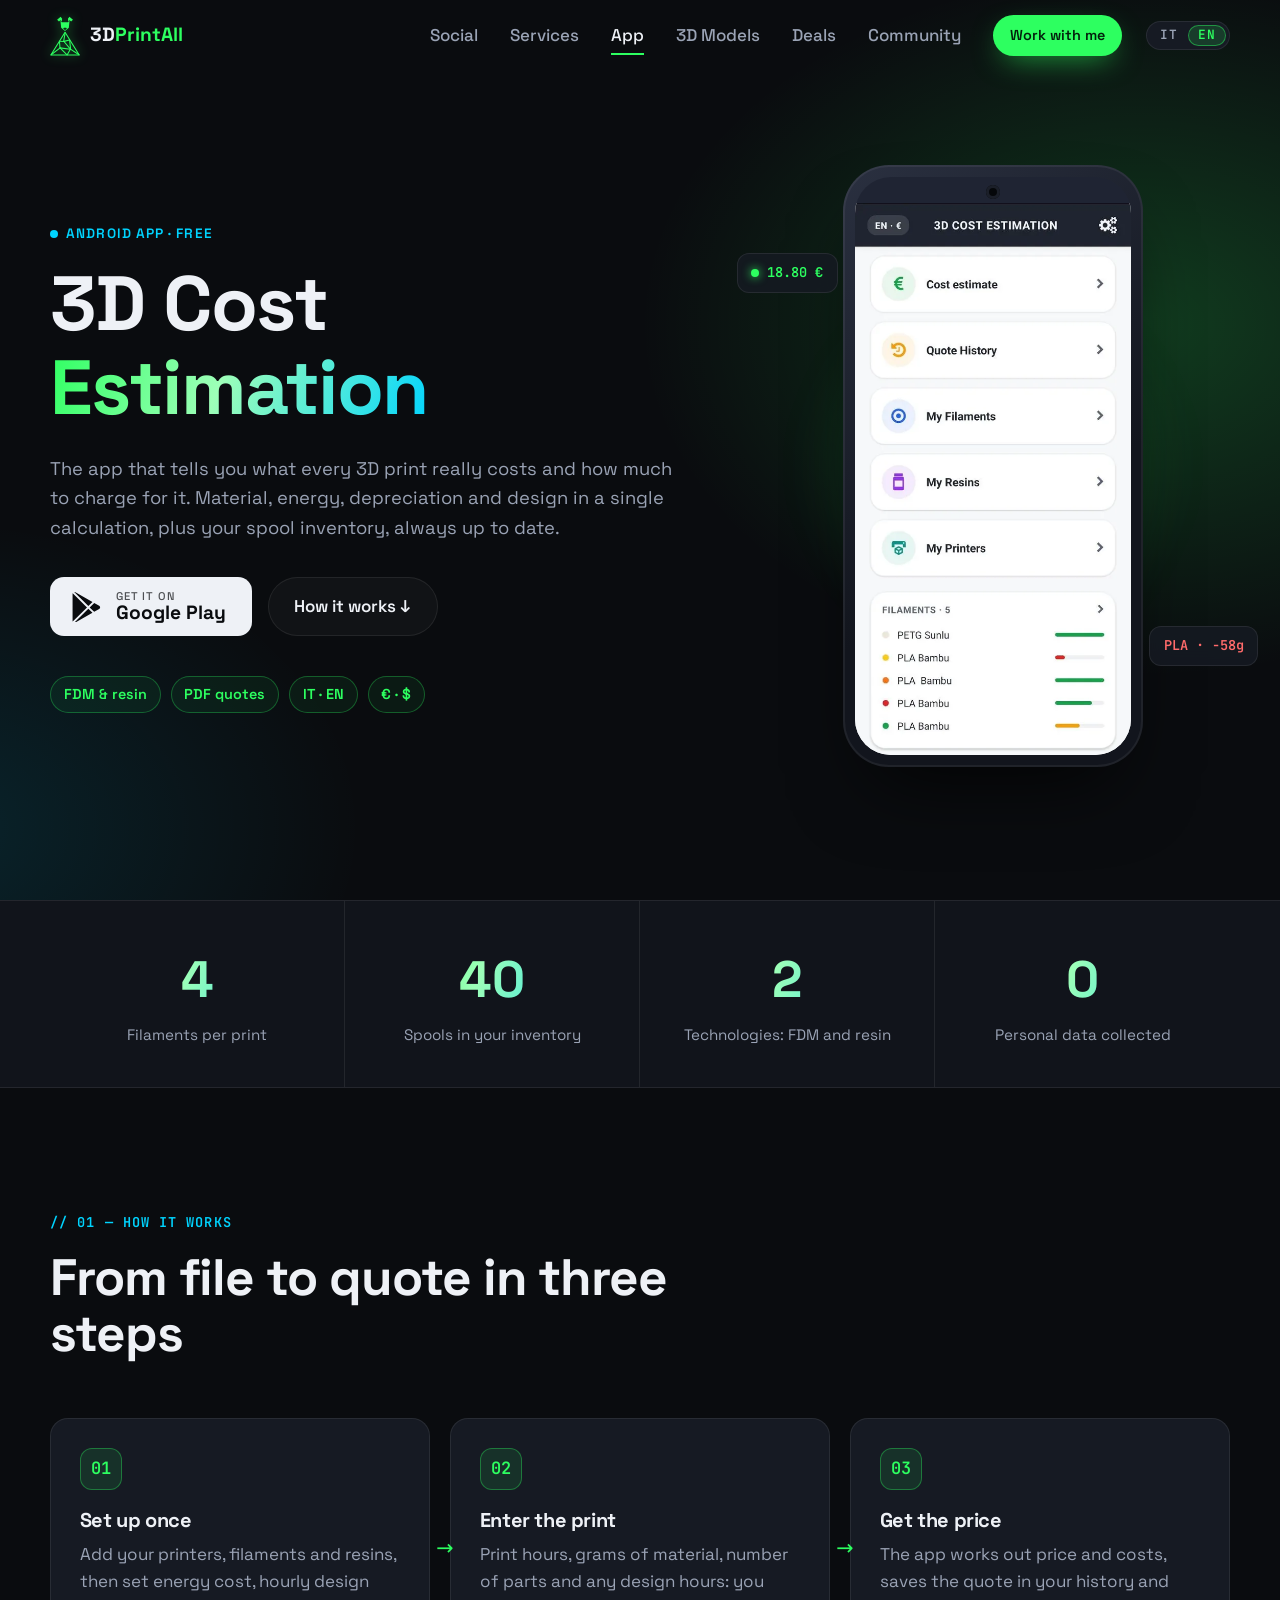
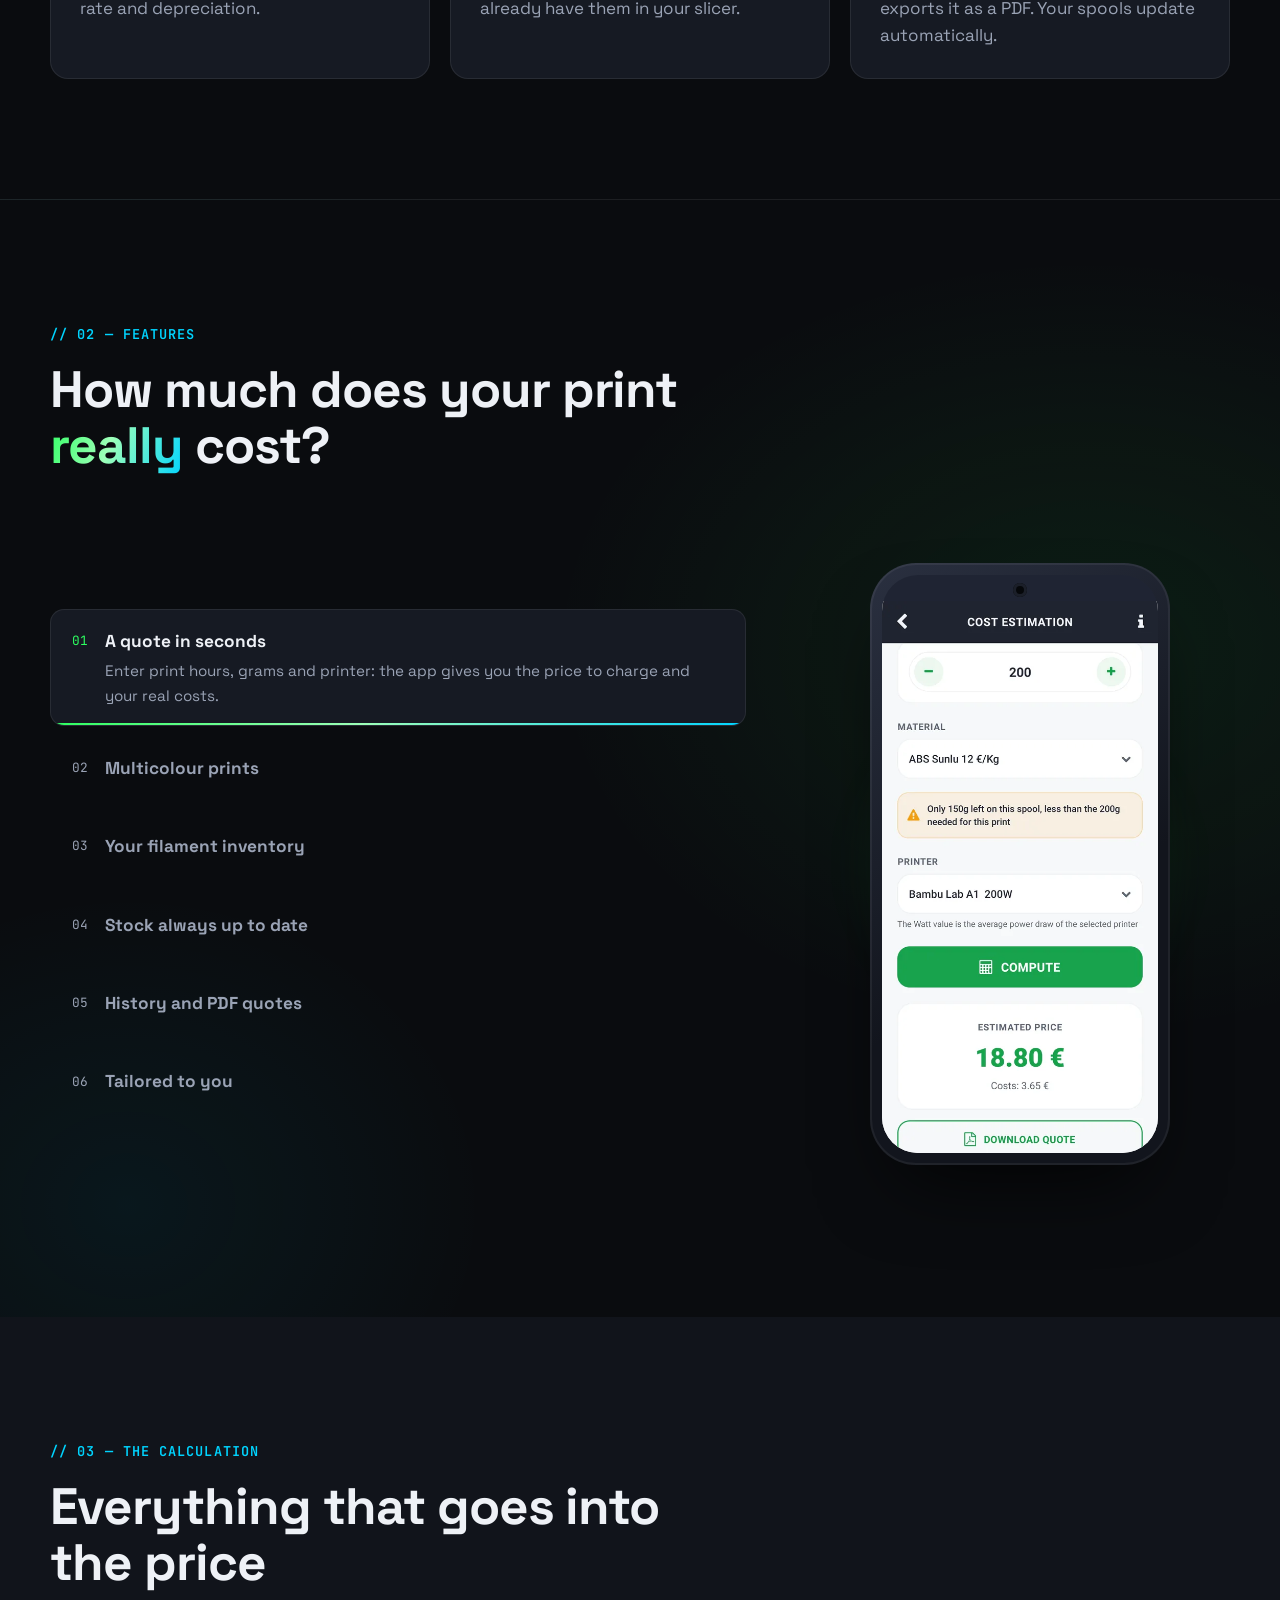
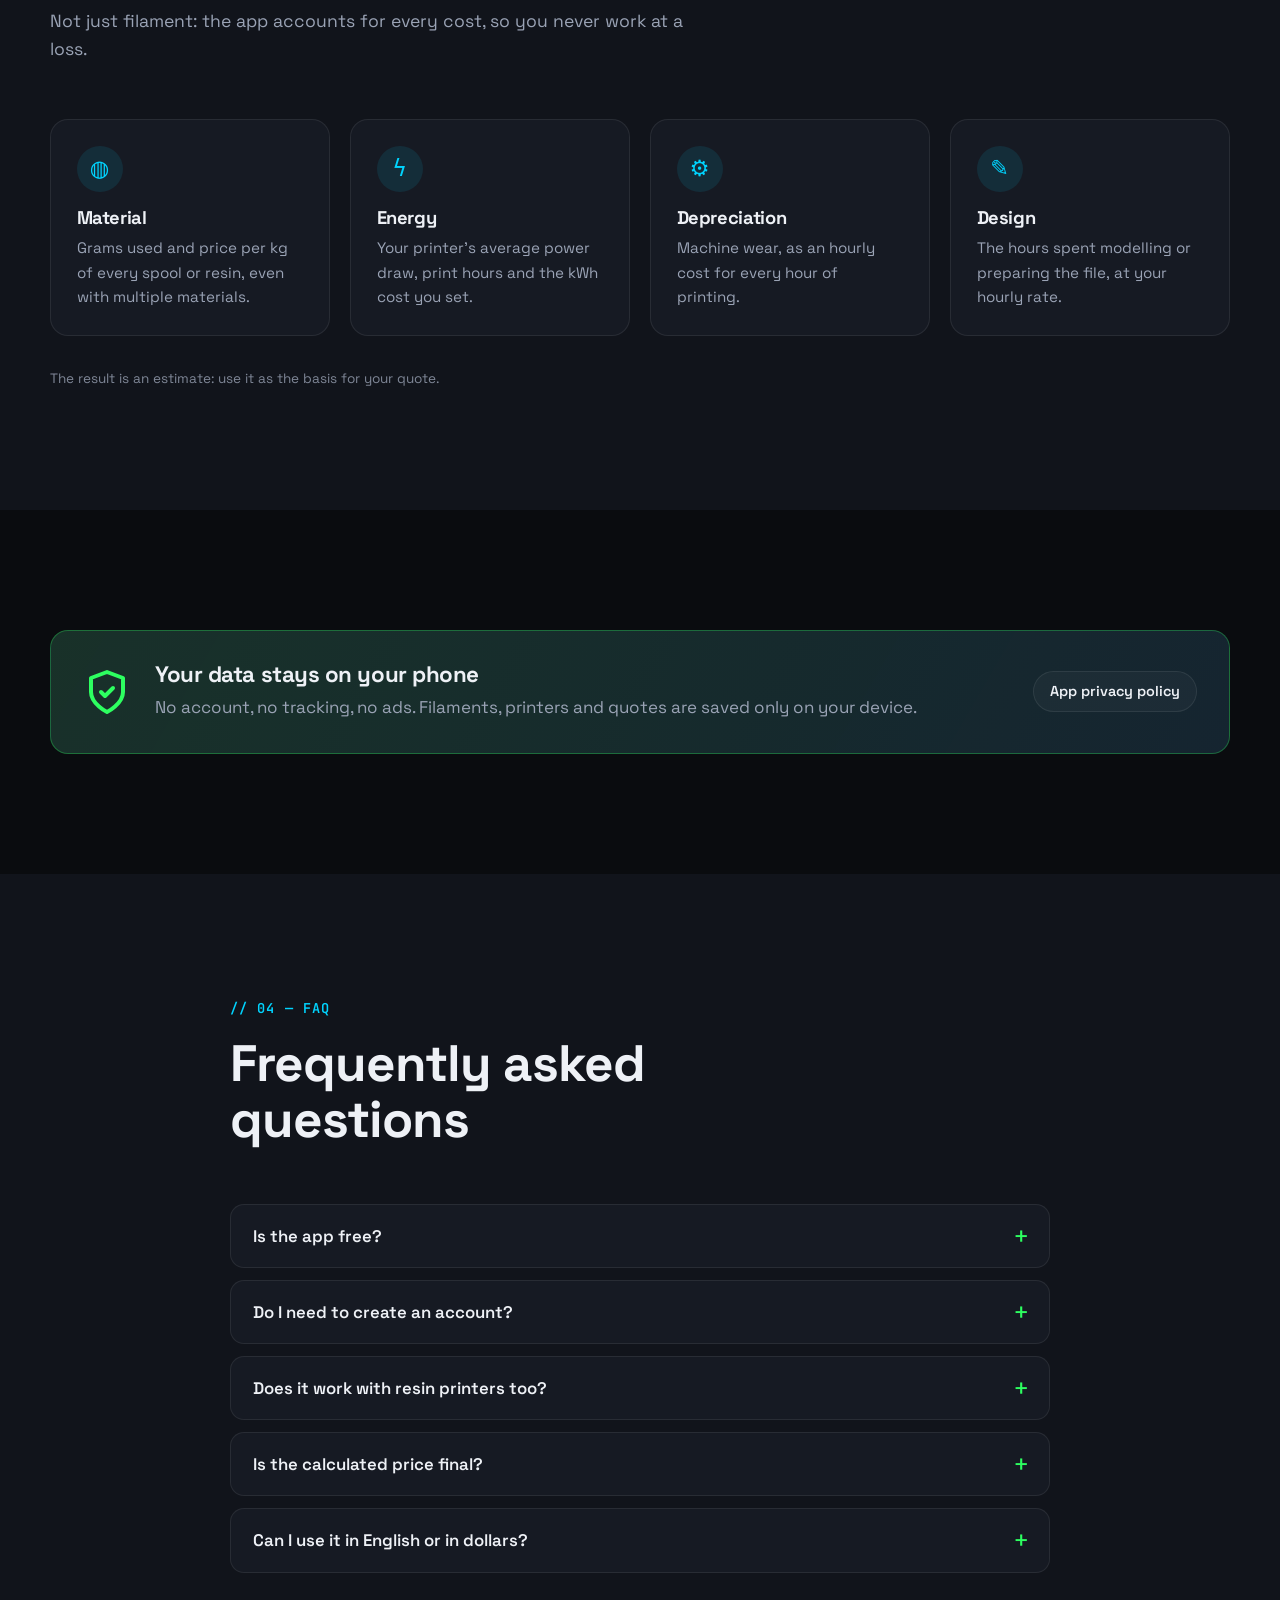
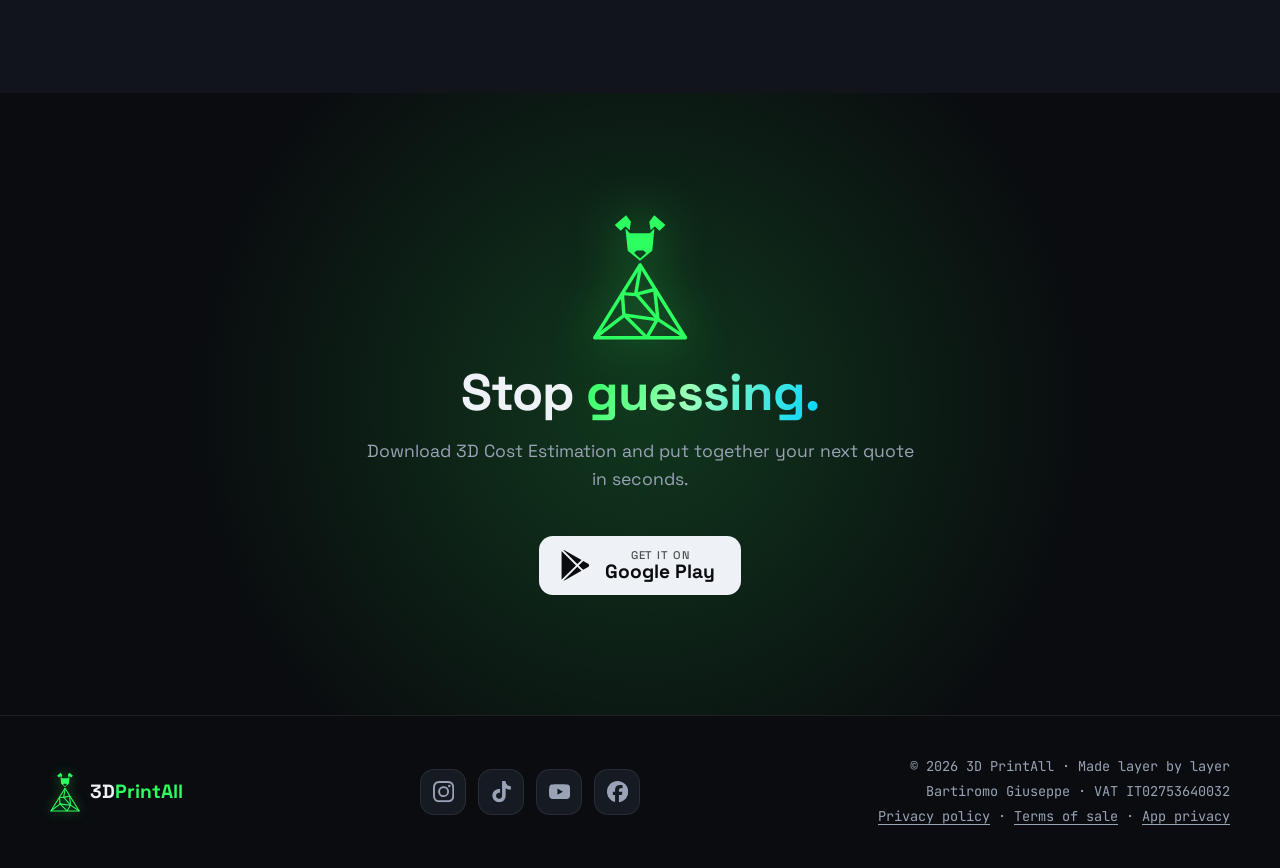
==== commit 4a5ce12c: "Link alle condizioni di vendita nel footer e nel riquadro preventivo Co-Authored-By: Claude Opus 5.5" ====
--- a/app/index.html
+++ b/app/index.html
@@ -289,7 +289,7 @@
       <div class="footer__legal">
         <p class="footer__copy mono">© <span id="year"></span> 3D PrintAll · Made layer by layer</p>
         <p class="footer__copy mono" data-i18n="footer.vat">Bartiromo Giuseppe · P.IVA 02753640032</p>
-        <p class="footer__copy mono"><a href="https://renwo.github.io/3dprintall-legal/website/" target="_blank" rel="noopener">Privacy policy</a> · <a href="https://renwo.github.io/3dprintall-legal/" target="_blank" rel="noopener" data-i18n="ap.privShort">Privacy app</a></p>
+        <p class="footer__copy mono"><a href="https://renwo.github.io/3dprintall-legal/website/" target="_blank" rel="noopener">Privacy policy</a> · <a href="https://renwo.github.io/3dprintall-legal/condizioni/" target="_blank" rel="noopener" data-i18n="footer.terms">Condizioni di vendita</a> · <a href="https://renwo.github.io/3dprintall-legal/" target="_blank" rel="noopener" data-i18n="ap.privShort">Privacy app</a></p>
       </div>
     </div>
   </footer>
--- a/css/style.css
+++ b/css/style.css
@@ -582,6 +582,13 @@
 .js .reveal.is-visible { opacity: 1; transform: none; }
 
 /* ---------- Services ---------- */
+.svc-audience {
+  display: inline-flex; align-items: center; gap: .55rem; margin: -.2rem 0 1.1rem;
+  padding: .4em 1em; border-radius: 999px;
+  font-weight: 600; color: var(--accent);
+  background: rgba(45,255,96,.08); border: 1px solid rgba(45,255,96,.35);
+}
+.svc-audience::before { content: ""; width: 8px; height: 8px; border-radius: 50%; background: var(--accent); box-shadow: 0 0 10px var(--accent); }
 .svc-grid { display: grid; grid-template-columns: repeat(2, 1fr); gap: 1.5rem; }
 .svc {
   display: flex; flex-direction: column; overflow: hidden;
@@ -700,6 +707,16 @@
 .quote__check { display: flex; align-items: center; gap: .6rem; cursor: pointer; padding-bottom: .7em; }
 .quote__check input { width: 18px; height: 18px; accent-color: var(--accent); }
 .quote__note { font-size: .85rem; color: var(--muted); }
+.quote__note a { color: var(--accent); }
+.quote__fallback {
+  width: 100%; display: grid; gap: .7rem; padding-top: 1.1rem;
+  border-top: 1px dashed rgba(45,255,96,.3);
+  animation: fadeUp .4s ease;
+}
+.quote__fallback[hidden] { display: none; }
+.quote__fallback > p:first-child { font-weight: 600; }
+a.chip { display: inline-block; }
+@keyframes fadeUp { from { opacity: 0; transform: translateY(8px); } }
 
 /* ---------- Home: app teaser ---------- */
 .teaser { display: grid; grid-template-columns: 1.1fr .9fr; gap: 3rem; align-items: center; }
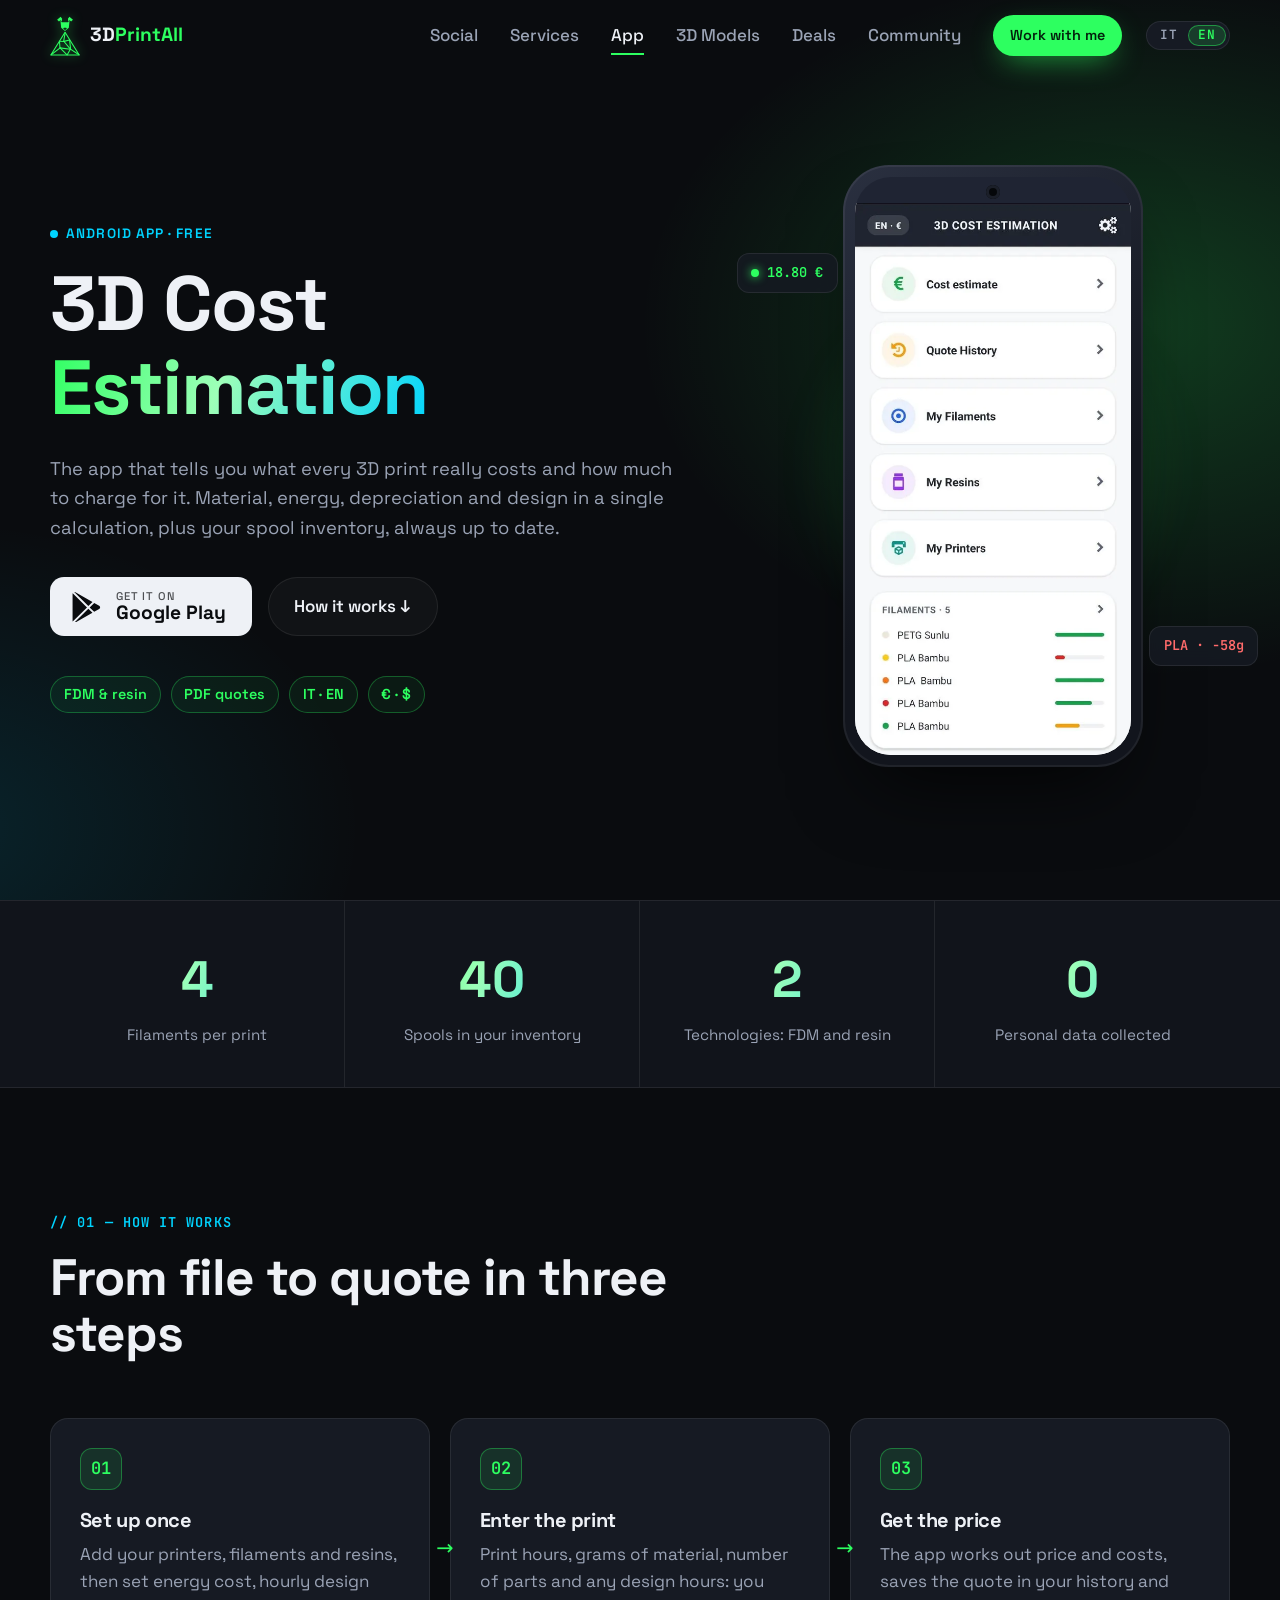
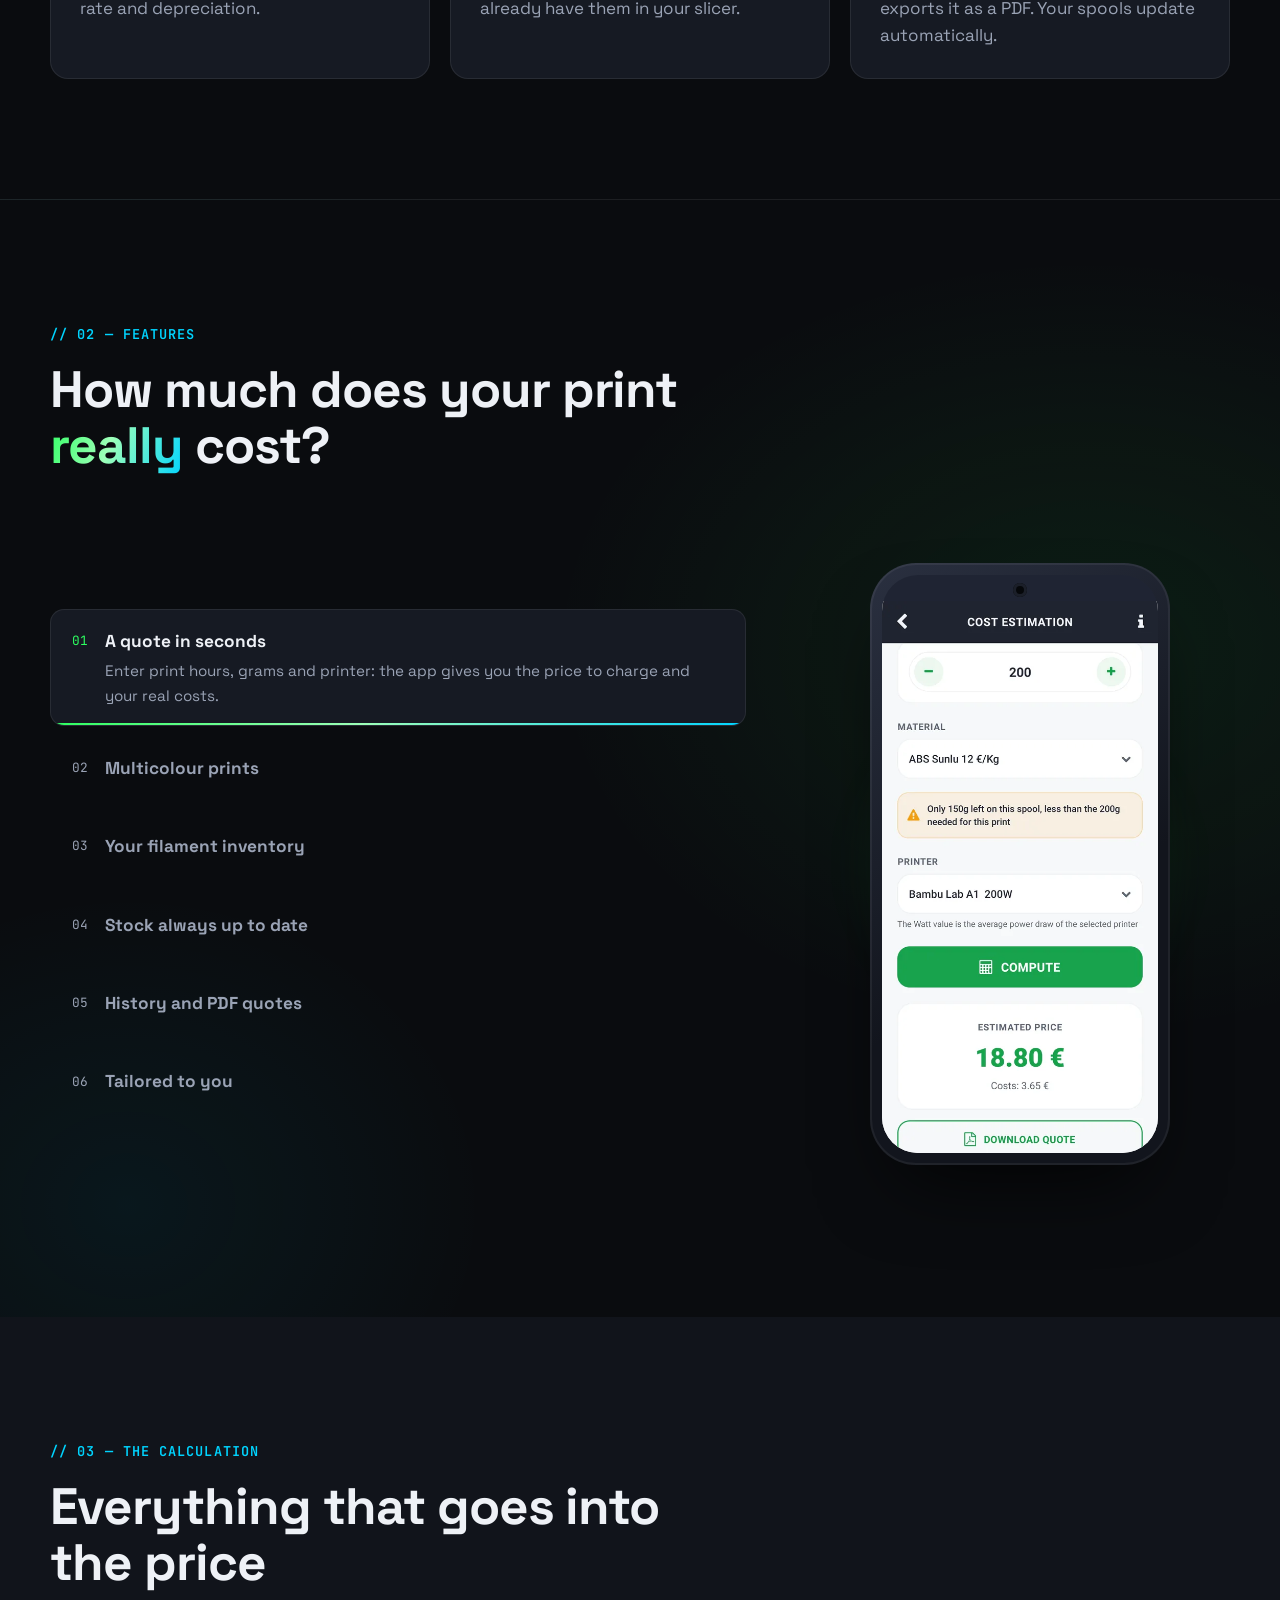
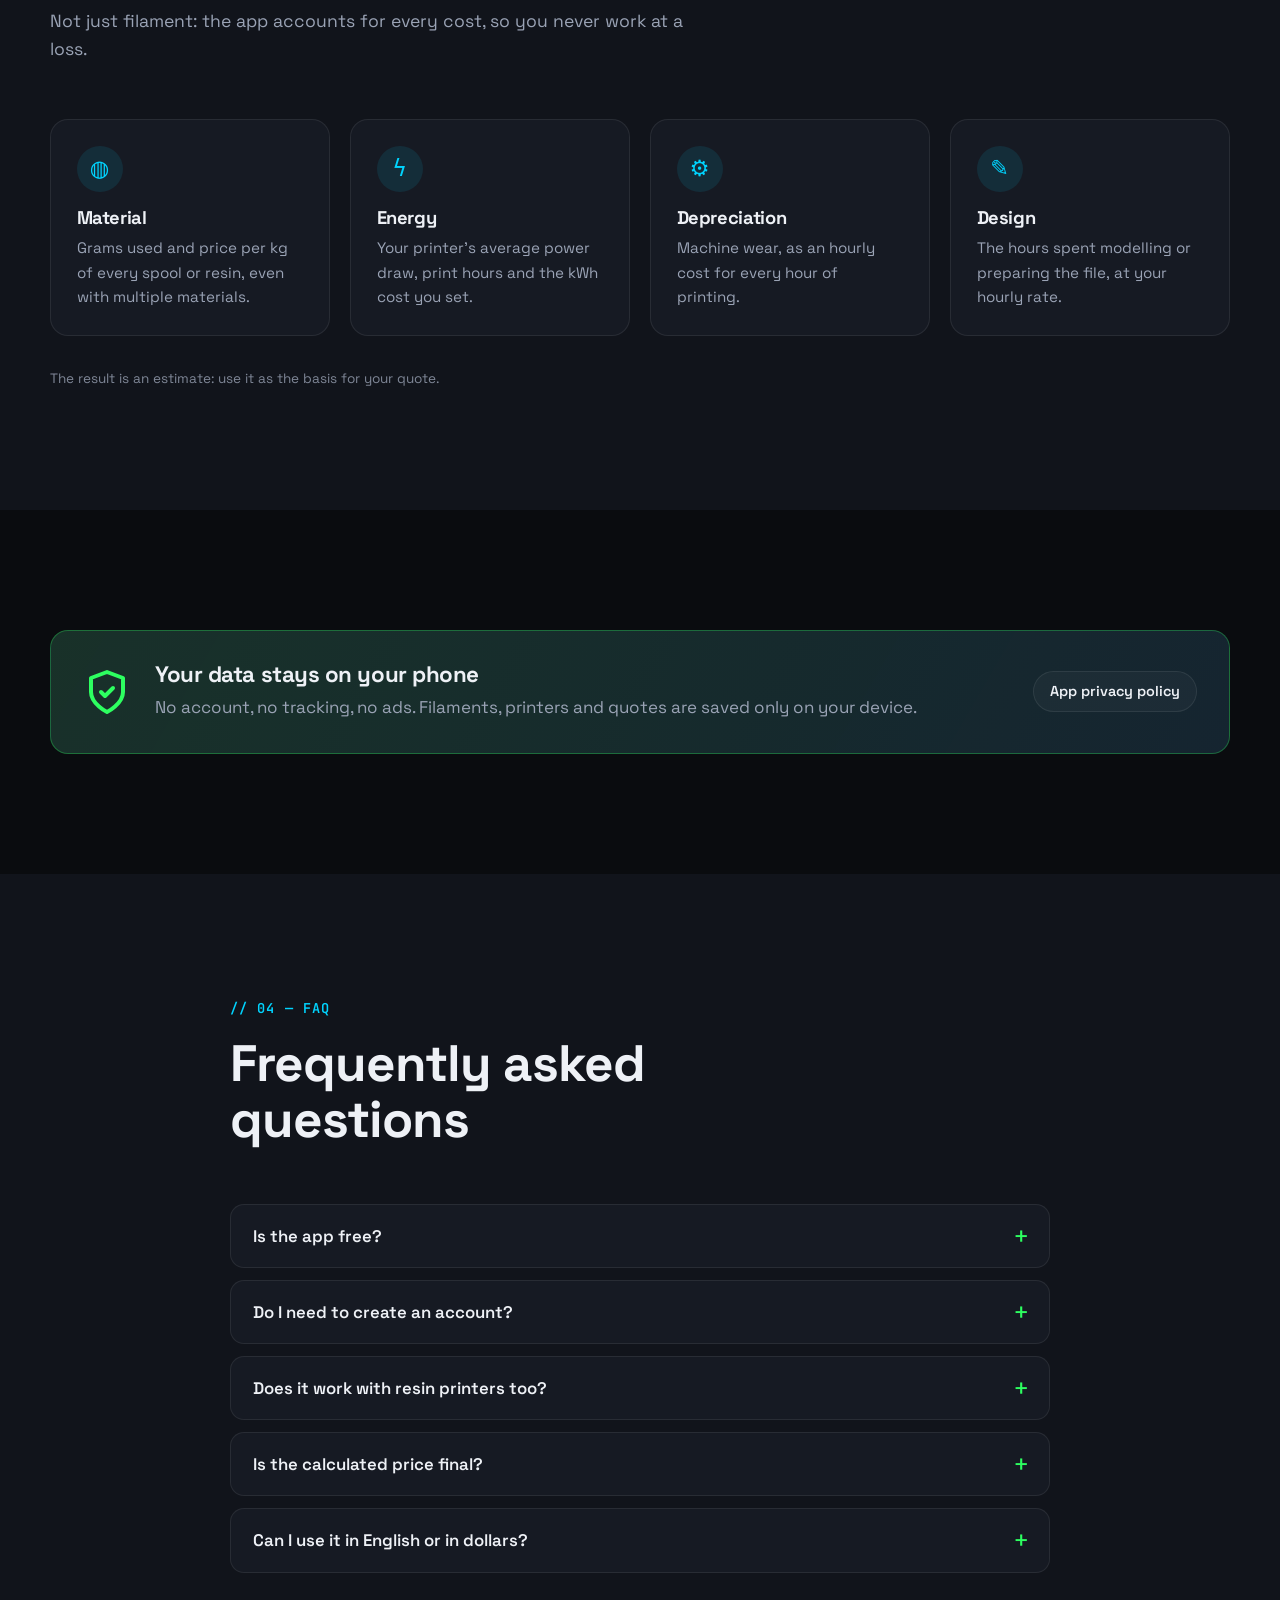
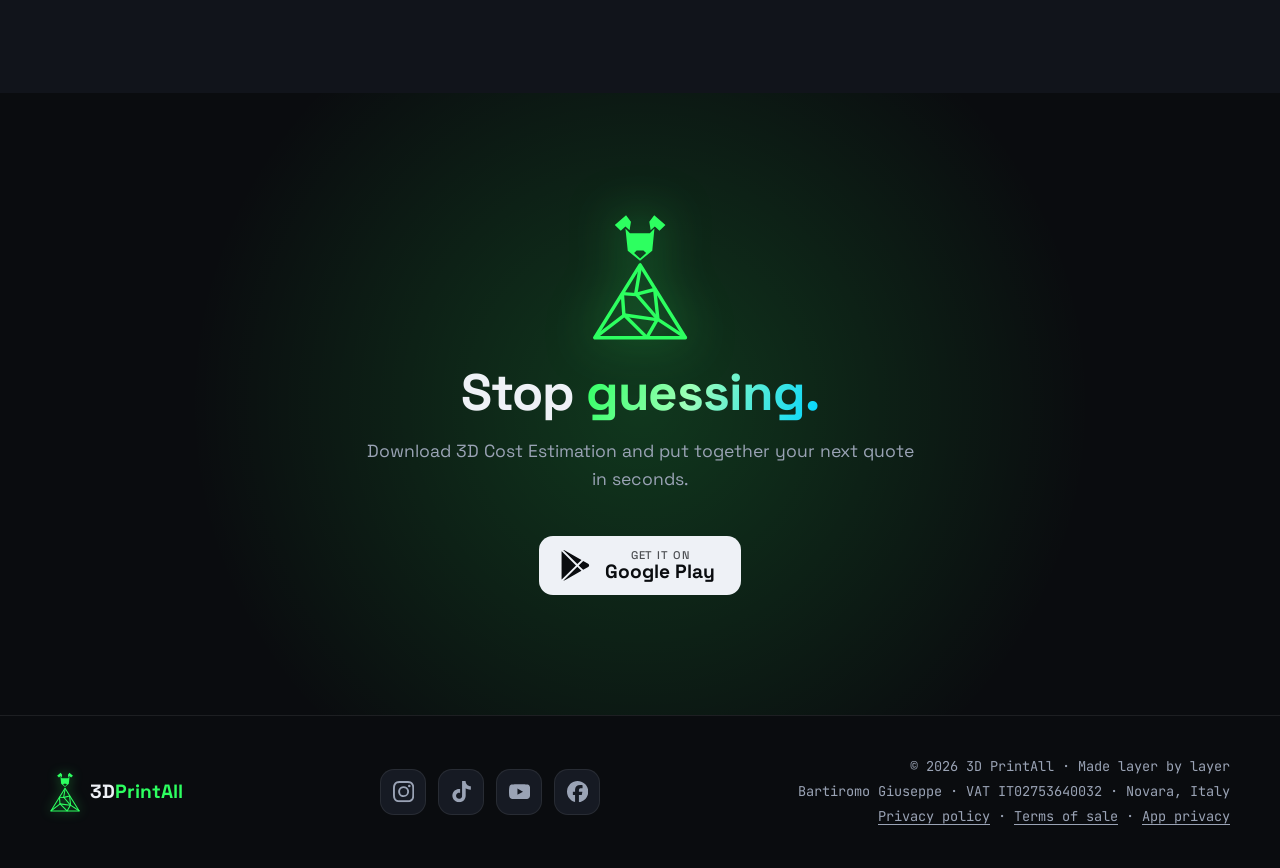
==== commit 7f073265: "Footer: sede Novara, Italia Co-Authored-By: Claude Opus 5.5 <noreply@anthropic.com>" ====
--- a/app/index.html
+++ b/app/index.html
@@ -288,7 +288,7 @@
       </ul>
       <div class="footer__legal">
         <p class="footer__copy mono">© <span id="year"></span> 3D PrintAll · Made layer by layer</p>
-        <p class="footer__copy mono" data-i18n="footer.vat">Bartiromo Giuseppe · P.IVA 02753640032</p>
+        <p class="footer__copy mono" data-i18n="footer.vat">Bartiromo Giuseppe · P.IVA 02753640032 · Novara, Italia</p>
         <p class="footer__copy mono"><a href="https://renwo.github.io/3dprintall-legal/website/" target="_blank" rel="noopener">Privacy policy</a> · <a href="https://renwo.github.io/3dprintall-legal/condizioni/" target="_blank" rel="noopener" data-i18n="footer.terms">Condizioni di vendita</a> · <a href="https://renwo.github.io/3dprintall-legal/" target="_blank" rel="noopener" data-i18n="ap.privShort">Privacy app</a></p>
       </div>
     </div>
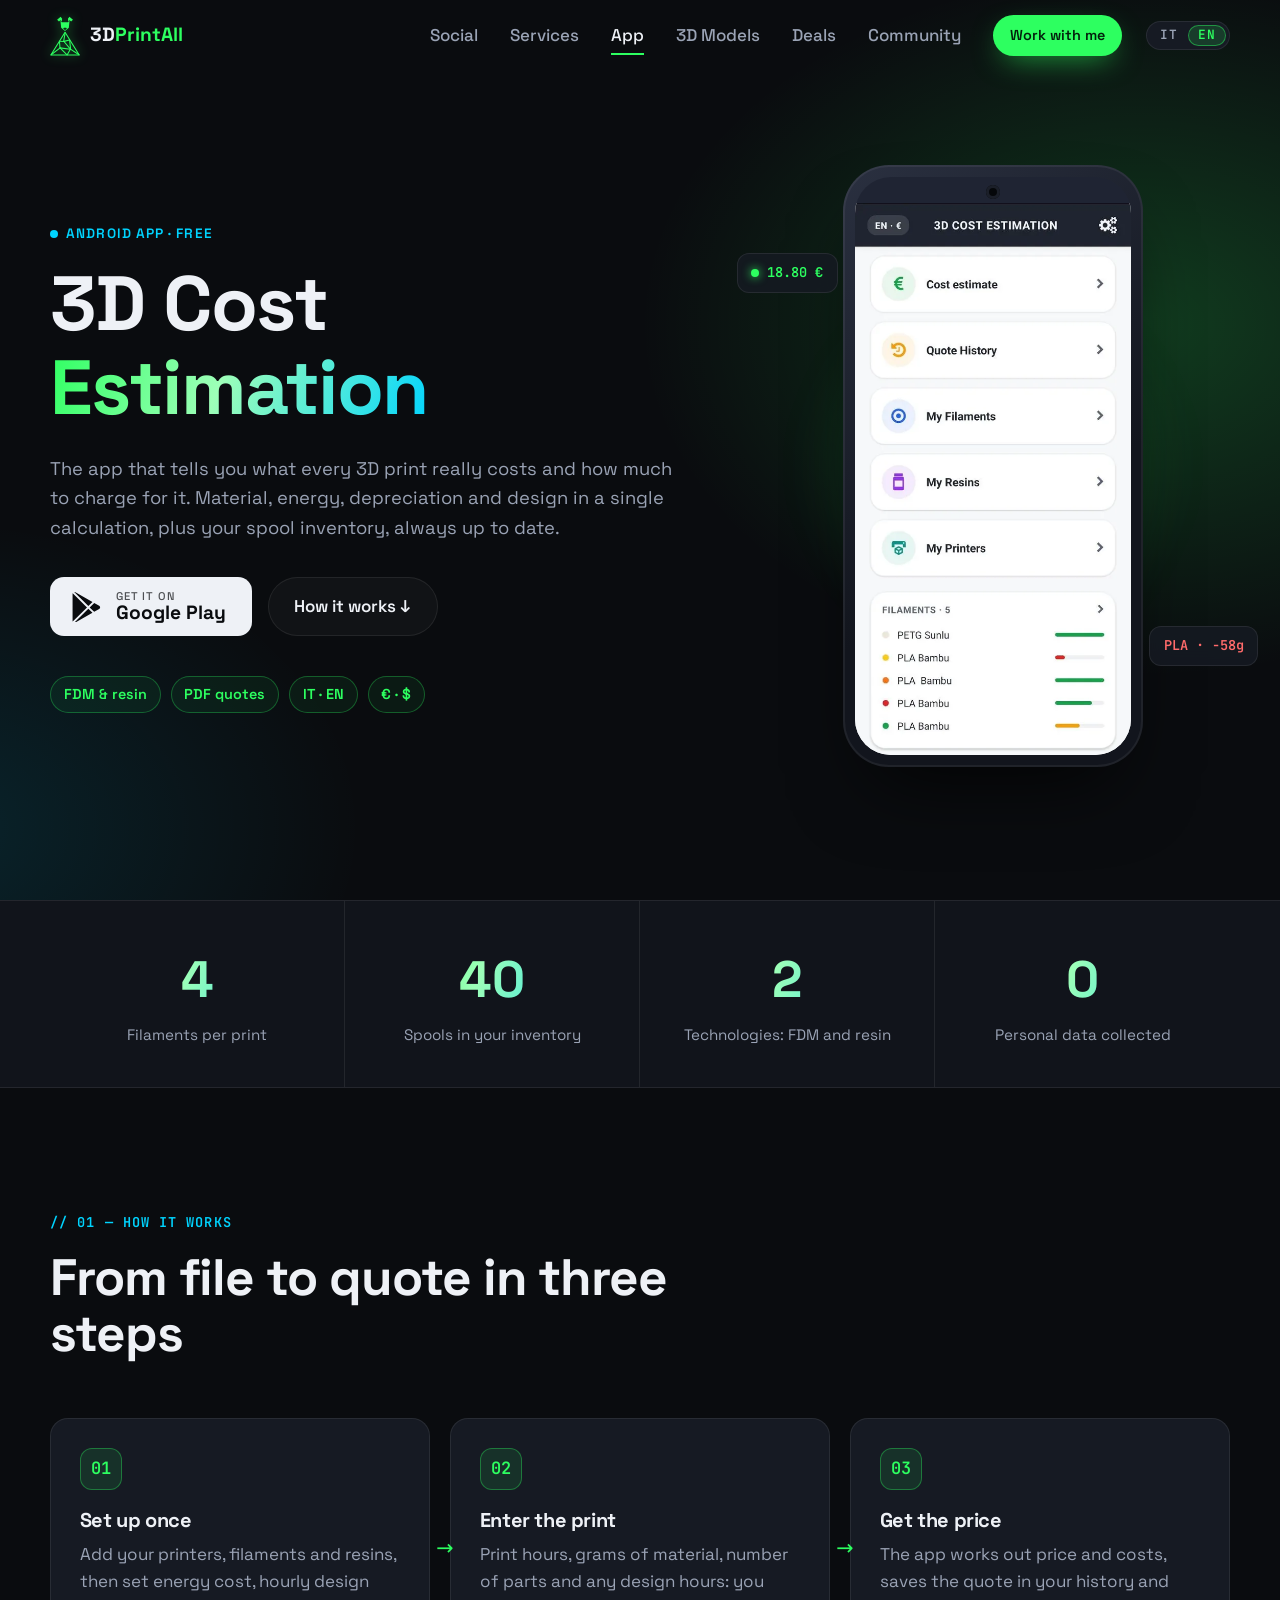
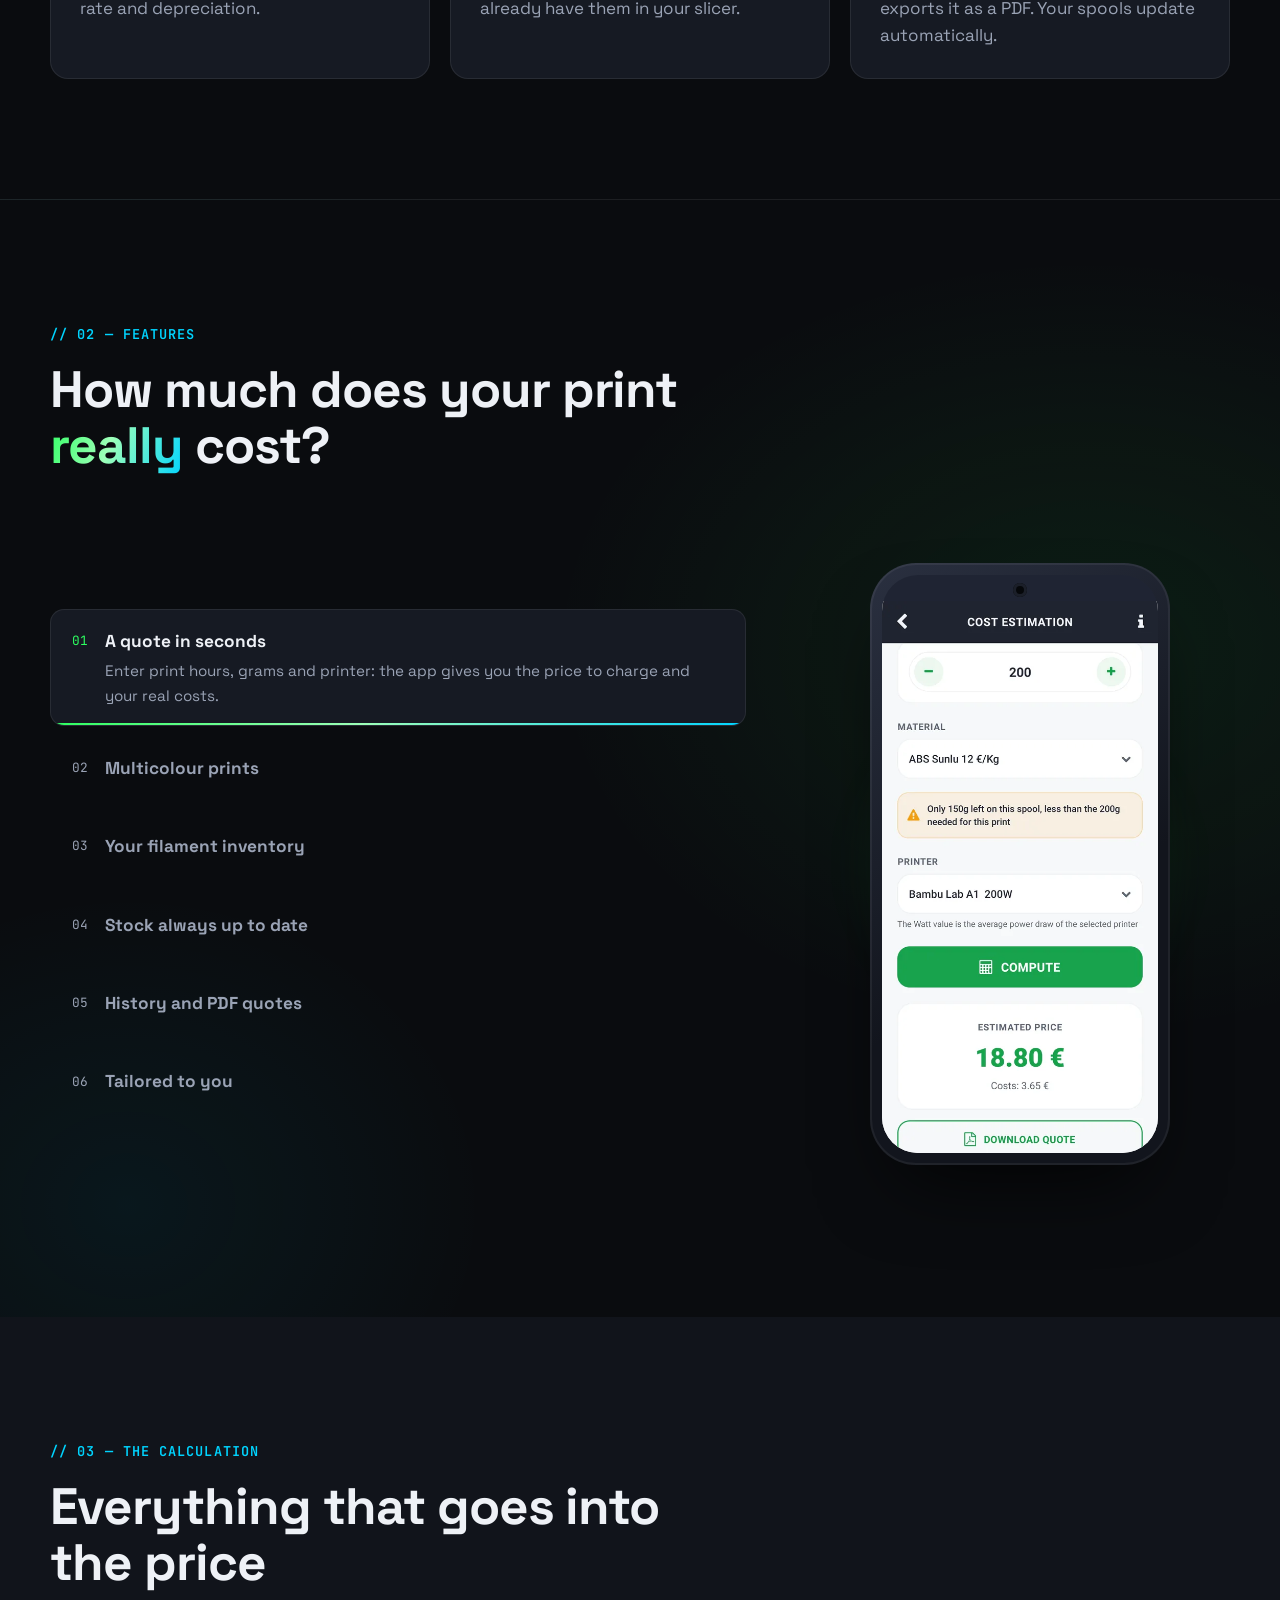
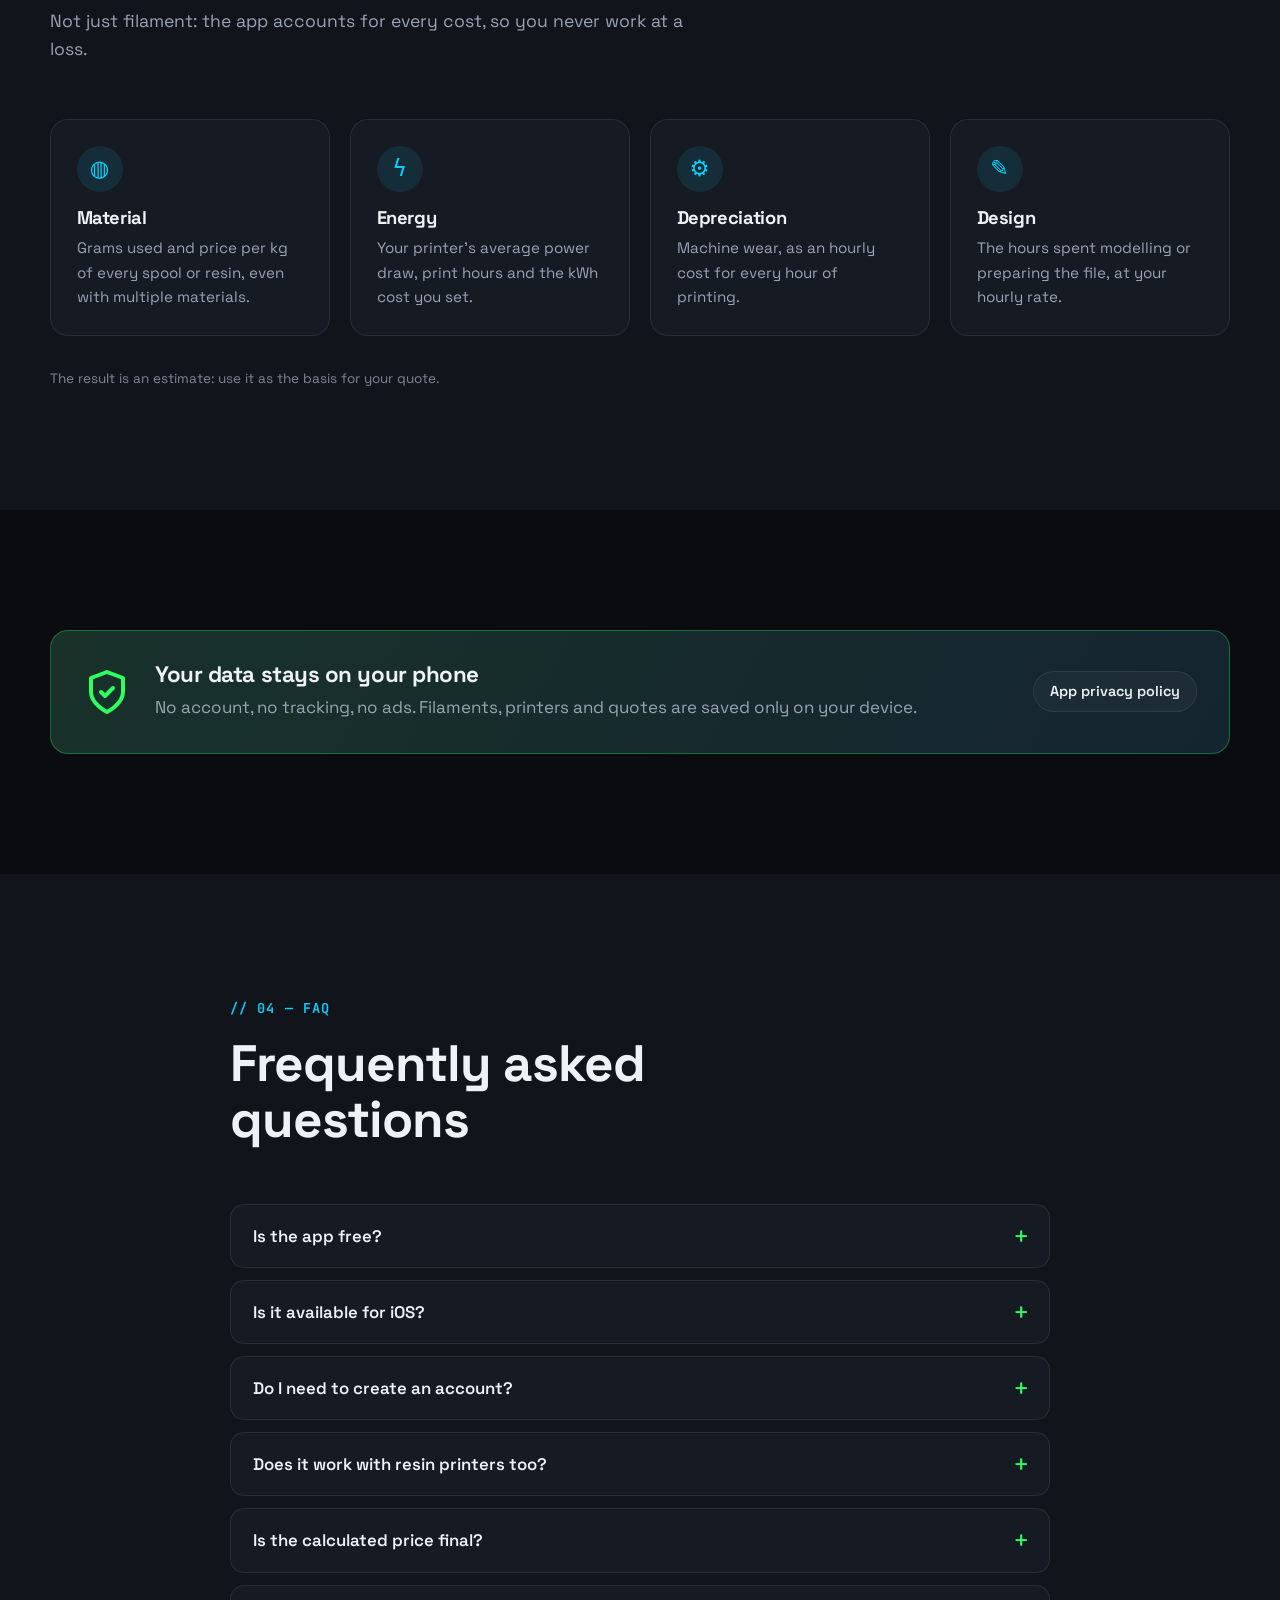
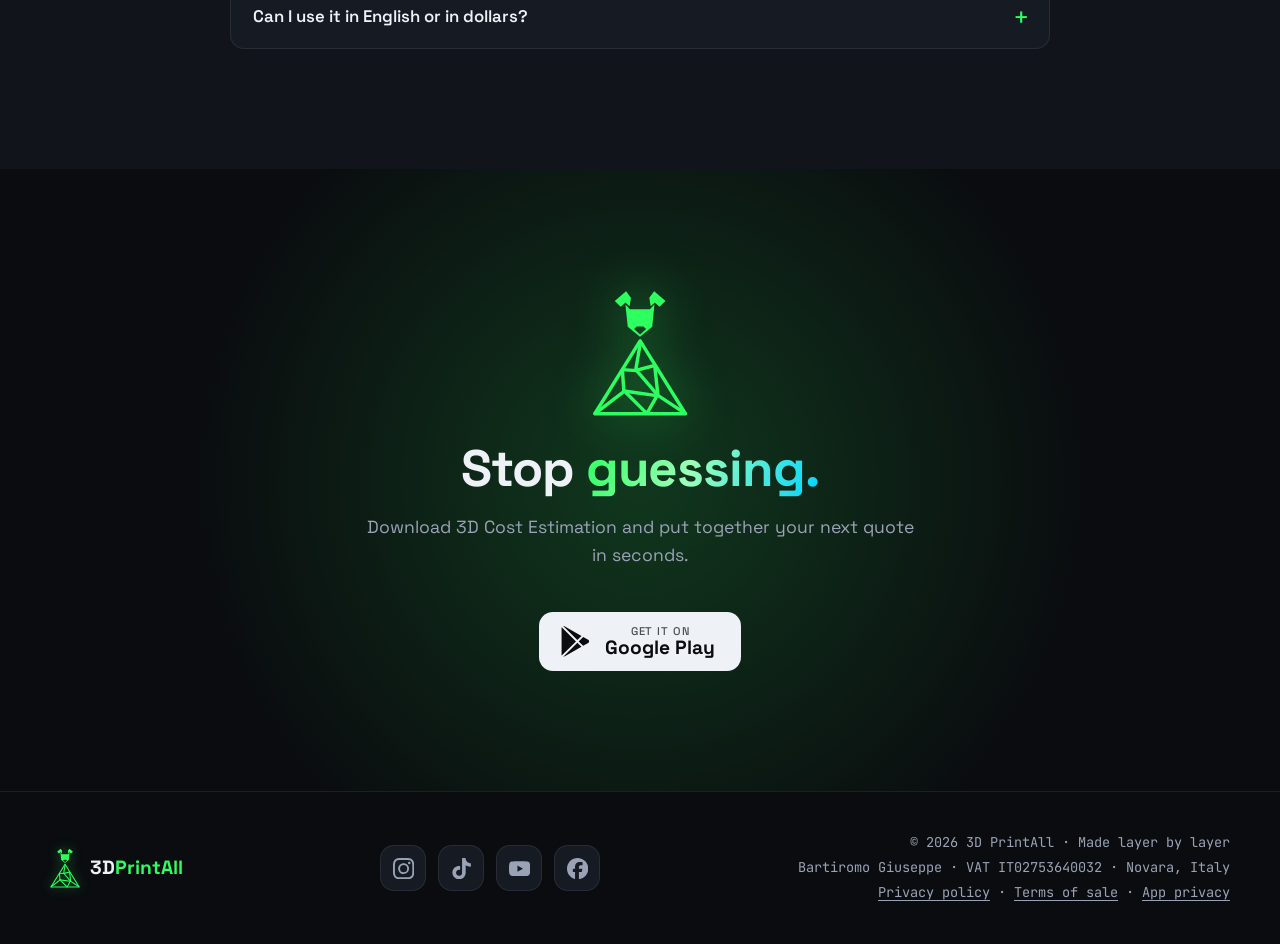
==== commit a661f575: "FAQ app: disponibilità su iOS Co-Authored-By: Claude Opus 5.5 <noreply@anthropic.com>" ====
--- a/app/index.html
+++ b/app/index.html
@@ -252,6 +252,7 @@
         </header>
         <div class="faq">
           <details class="reveal"><summary data-i18n="ap.q1">L'app è gratuita?</summary><p data-i18n="ap.a1">Sì, puoi scaricarla gratis da Google Play.</p></details>
+          <details class="reveal"><summary data-i18n="ap.qIos">È disponibile per iOS?</summary><p data-i18n="ap.aIos">Al momento no: l'app è disponibile soltanto per Android, su Google Play.</p></details>
           <details class="reveal"><summary data-i18n="ap.q2">Devo creare un account?</summary><p data-i18n="ap.a2">No. Non serve nessuna registrazione e tutti i dati restano salvati sul tuo telefono.</p></details>
           <details class="reveal"><summary data-i18n="ap.q3">Funziona anche con le stampanti a resina?</summary><p data-i18n="ap.a3">Sì: puoi scegliere tra FDM e resina e salvare anche le tue resine. Se stampi solo FDM, puoi nascondere la sezione resina dalle impostazioni.</p></details>
           <details class="reveal"><summary data-i18n="ap.q4">Il prezzo calcolato è definitivo?</summary><p data-i18n="ap.a4">È una stima basata sui parametri che inserisci. È un ottimo punto di partenza per il tuo preventivo, che puoi poi adattare al cliente.</p></details>
--- a/css/style.css
+++ b/css/style.css
@@ -486,6 +486,29 @@
 .cube span:nth-child(6) { transform: rotateX(-90deg) translateZ(calc(var(--s) / 2)); }
 @keyframes spin { from { transform: rotateX(-25deg) rotateY(0); } to { transform: rotateX(-25deg) rotateY(360deg); } }
 .model-card:hover .cube { animation-duration: 3s; }
+
+/* Share your print callout */
+.share {
+  margin-top: 1.5rem; display: flex; align-items: center; gap: 1.4rem; flex-wrap: wrap;
+  padding: 1.5rem 1.8rem; border-radius: var(--radius);
+  background: linear-gradient(120deg, rgba(45,255,96,.09), rgba(0,212,255,.05) 60%), var(--surface);
+  border: 1px dashed rgba(45,255,96,.45);
+}
+.share__icon {
+  display: grid; place-items: center; width: 56px; height: 56px; flex-shrink: 0;
+  border-radius: 16px; background: rgba(45,255,96,.12); font-size: 1.7rem;
+}
+.share__text { flex: 1 1 300px; }
+.share__text h3 { font-size: 1.25rem; margin-bottom: .25rem; }
+.share__text p { color: var(--muted); }
+.share__tags { list-style: none; margin: 0; padding: 0; display: flex; flex-wrap: wrap; gap: .6rem; }
+.share__tags a {
+  display: inline-flex; align-items: center; gap: .5rem;
+  padding: .5em .9em; border-radius: 999px; font-size: .9rem;
+  background: var(--bg); border: 1px solid var(--border); color: var(--text);
+  transition: border-color .25s, color .25s, transform .25s;
+}
+.share__tags a:hover { border-color: var(--accent); color: var(--accent); transform: translateY(-2px); }
 
 /* ---------- Deals ---------- */
 .deal-grid { display: grid; grid-template-columns: repeat(3, 1fr); gap: 1.25rem; }
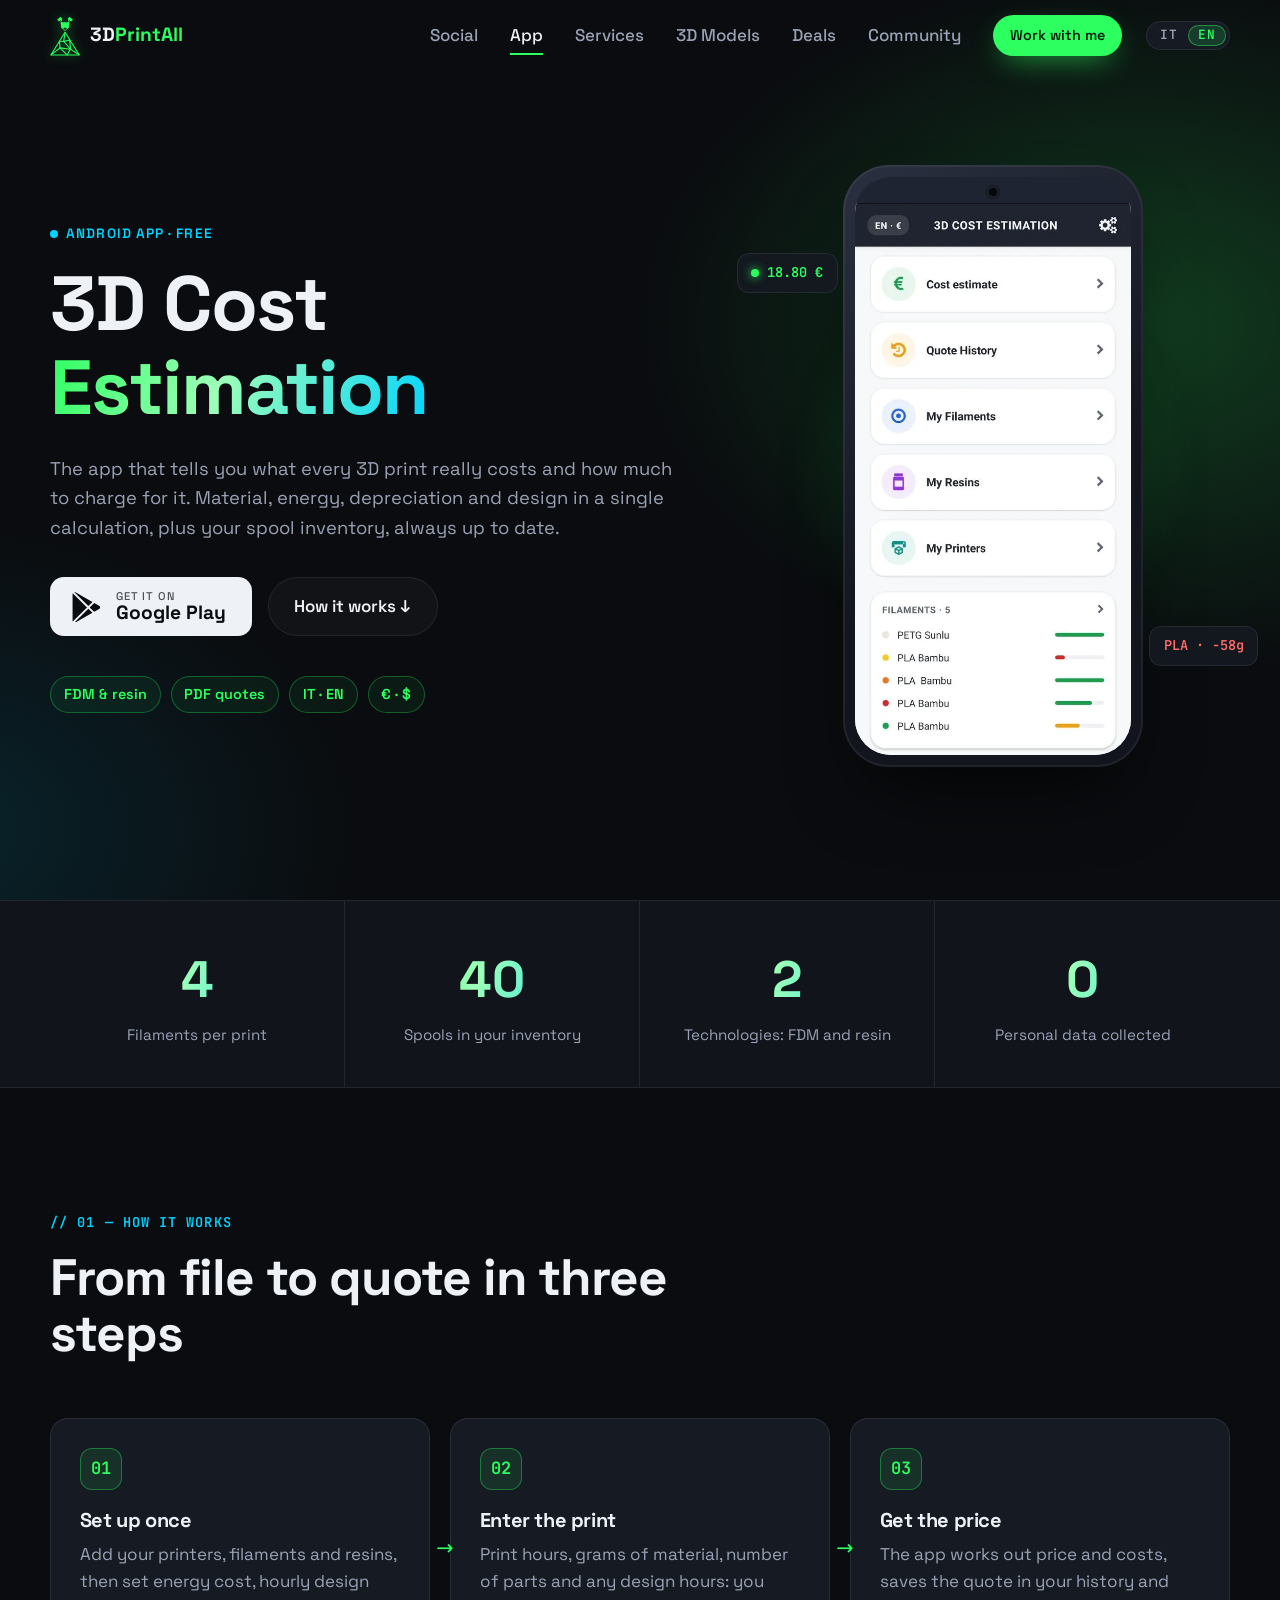
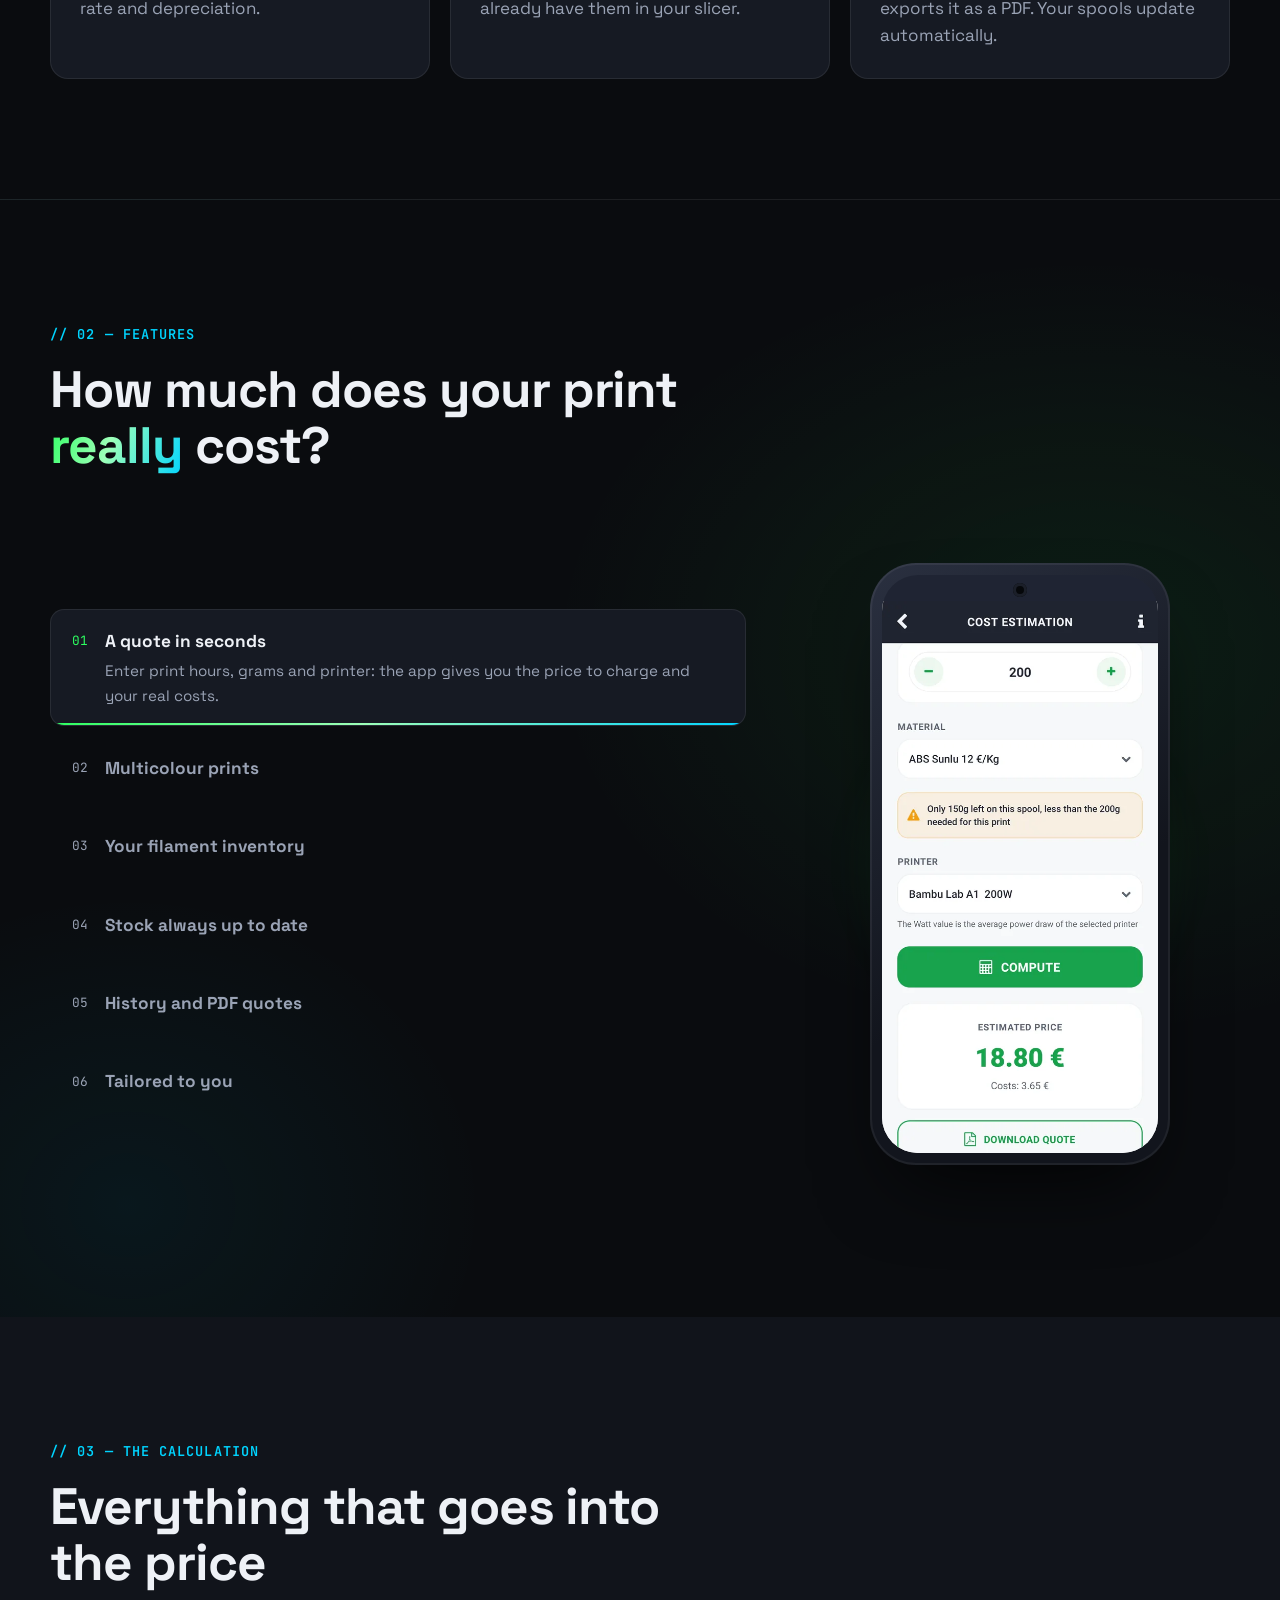
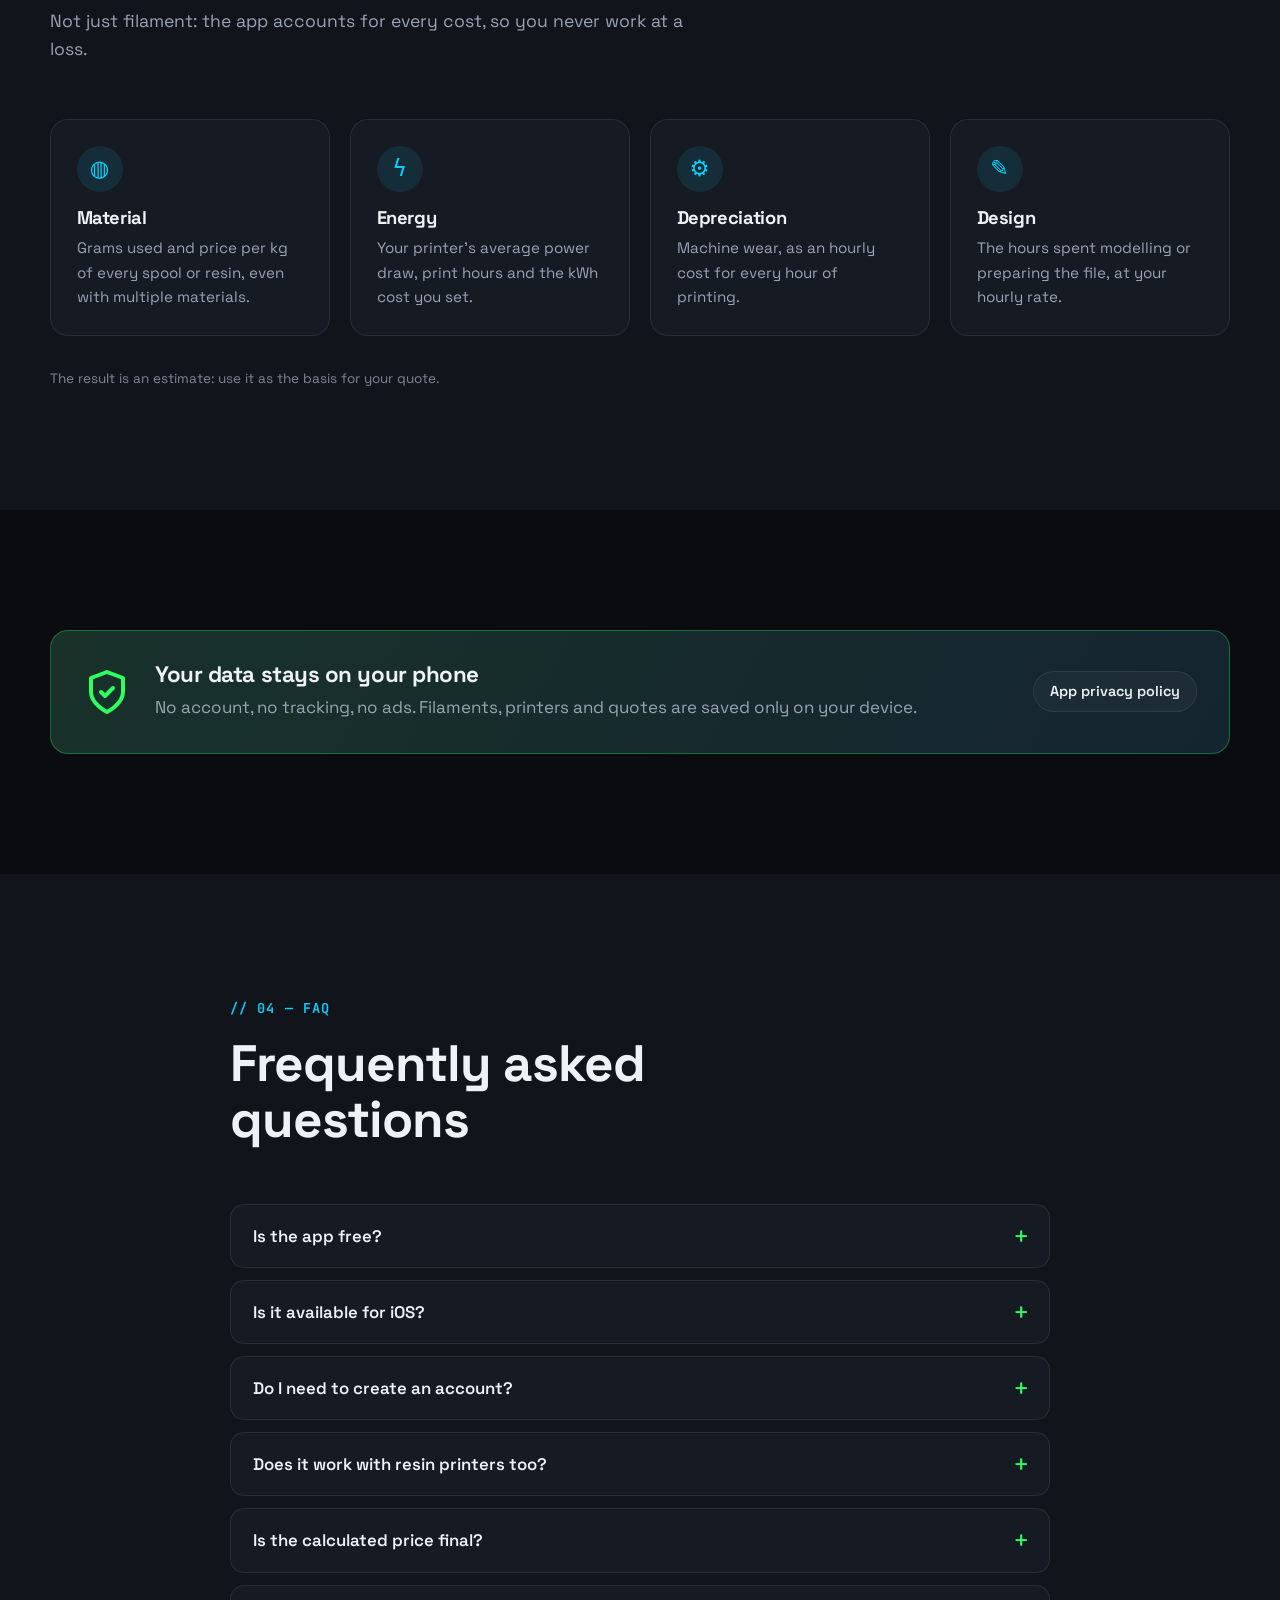
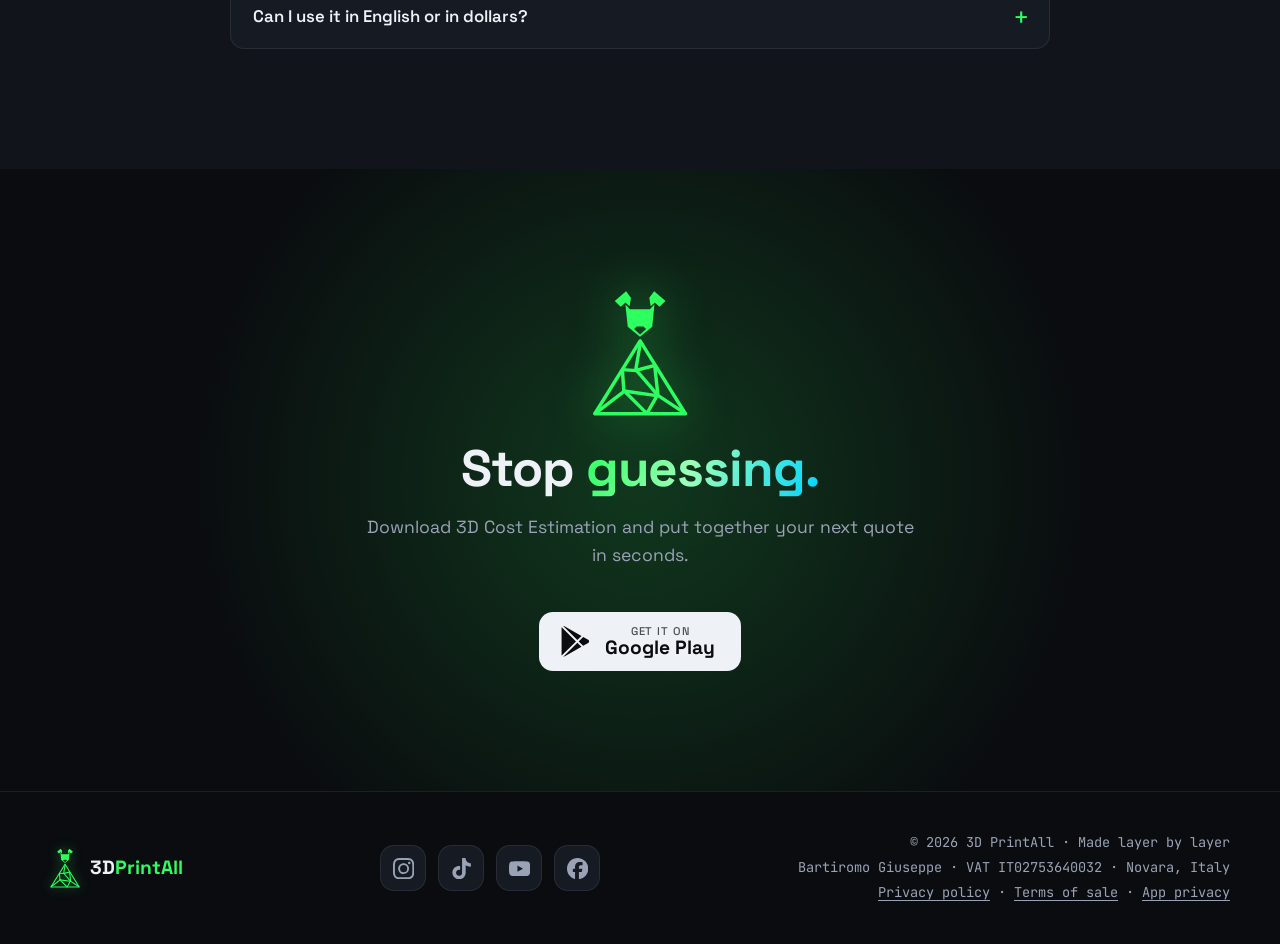
==== commit 20fb570b: "Home: sezione App prima dei Servizi Co-Authored-By: Claude Opus 5.5 <noreply@anthropic.com>" ====
--- a/app/index.html
+++ b/app/index.html
@@ -49,8 +49,8 @@
       </a>
       <nav class="nav__links" id="navLinks" aria-label="Navigazione principale" data-i18n-attr="aria-label:nav.aria">
         <a href="../#social">Social</a>
+        <a href="./" aria-current="page">App</a>
         <a href="../#servizi" data-i18n="nav.services">Servizi</a>
-        <a href="./" aria-current="page">App</a>
         <a href="../#modelli" data-i18n="nav.models">Modelli 3D</a>
         <a href="../#offerte" data-i18n="nav.deals">Offerte</a>
         <a href="../#community">Community</a>
--- a/css/style.css
+++ b/css/style.css
@@ -307,6 +307,7 @@
 /* ---------- Sections ---------- */
 .section { padding: 120px 0; position: relative; }
 .section--alt { background: var(--bg-2); }
+.section--alt + .section--alt { border-top: 1px solid var(--border); }
 .section__head { max-width: 640px; margin-bottom: 3.5rem; }
 .section__head h2, .cta h2 { font-size: clamp(2rem, 4.5vw, 3.2rem); margin-bottom: 1rem; }
 .section__sub { color: var(--muted); font-size: 1.1rem; }
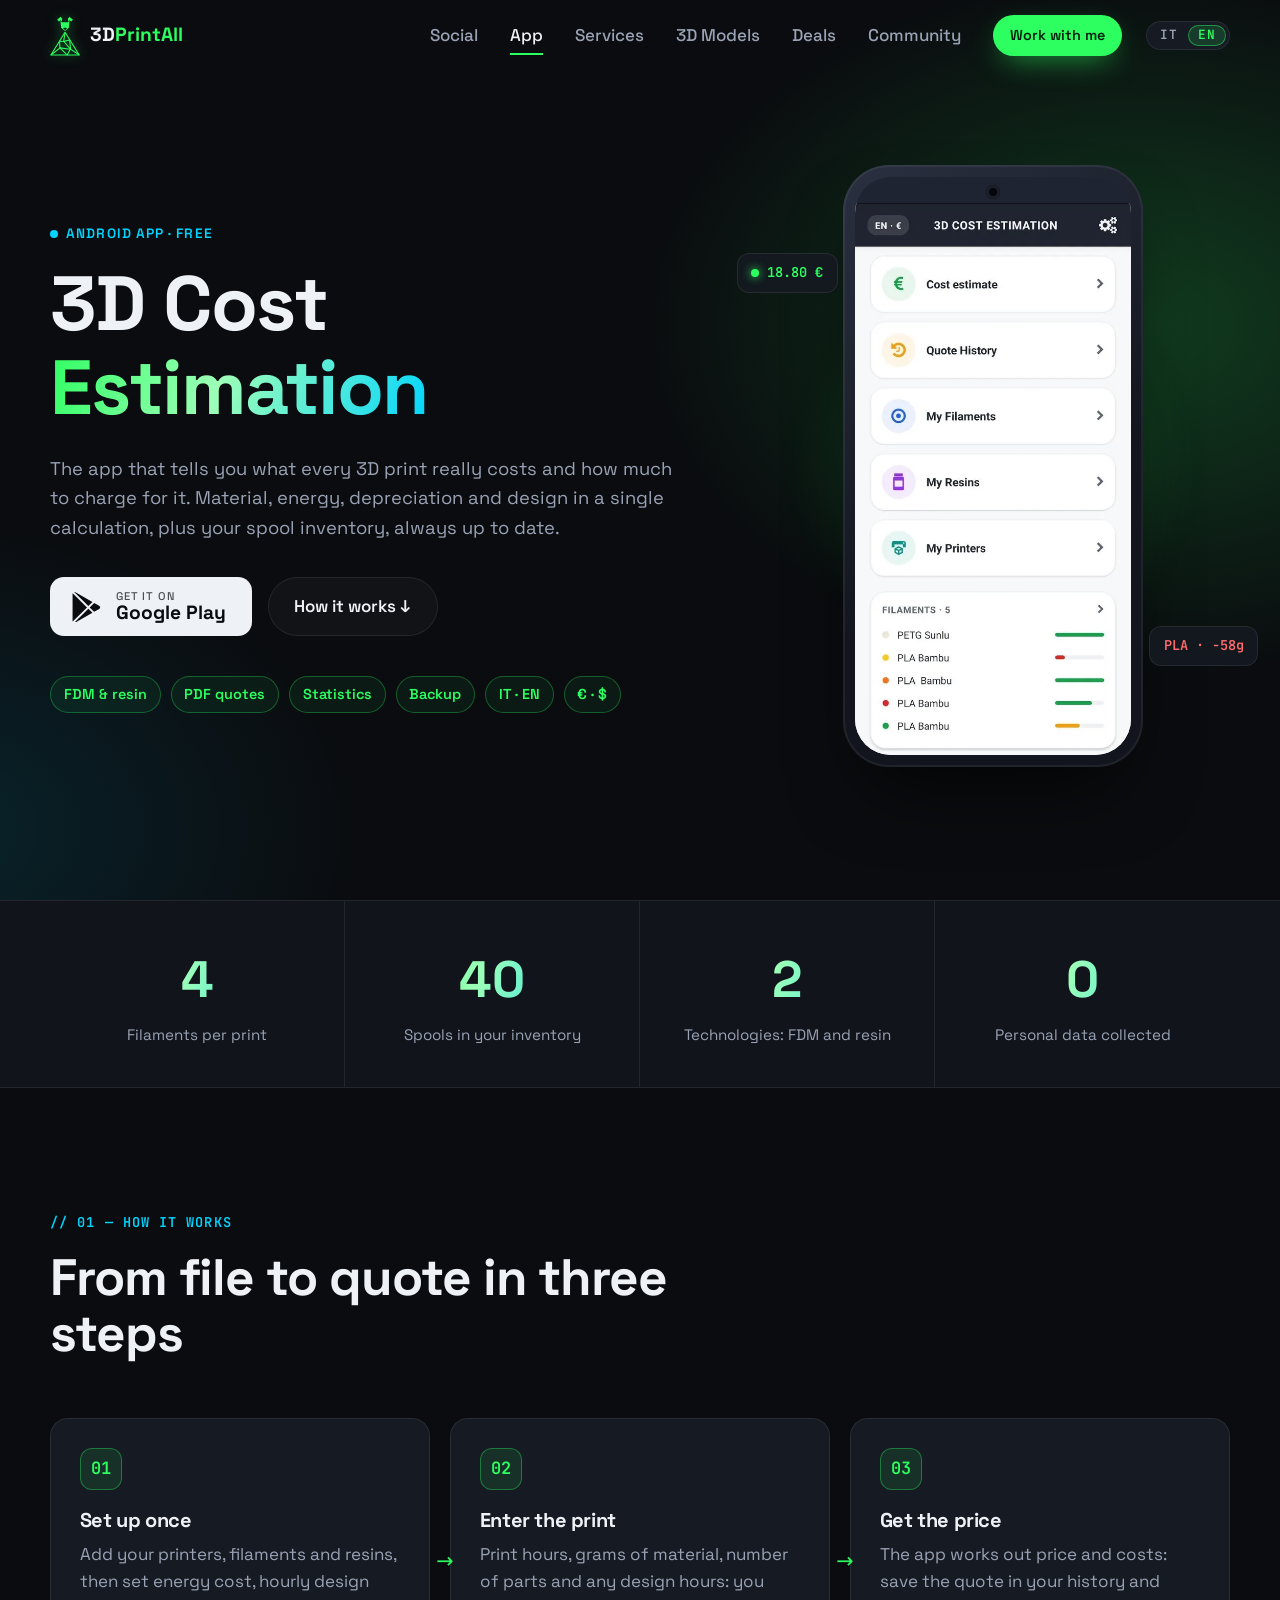
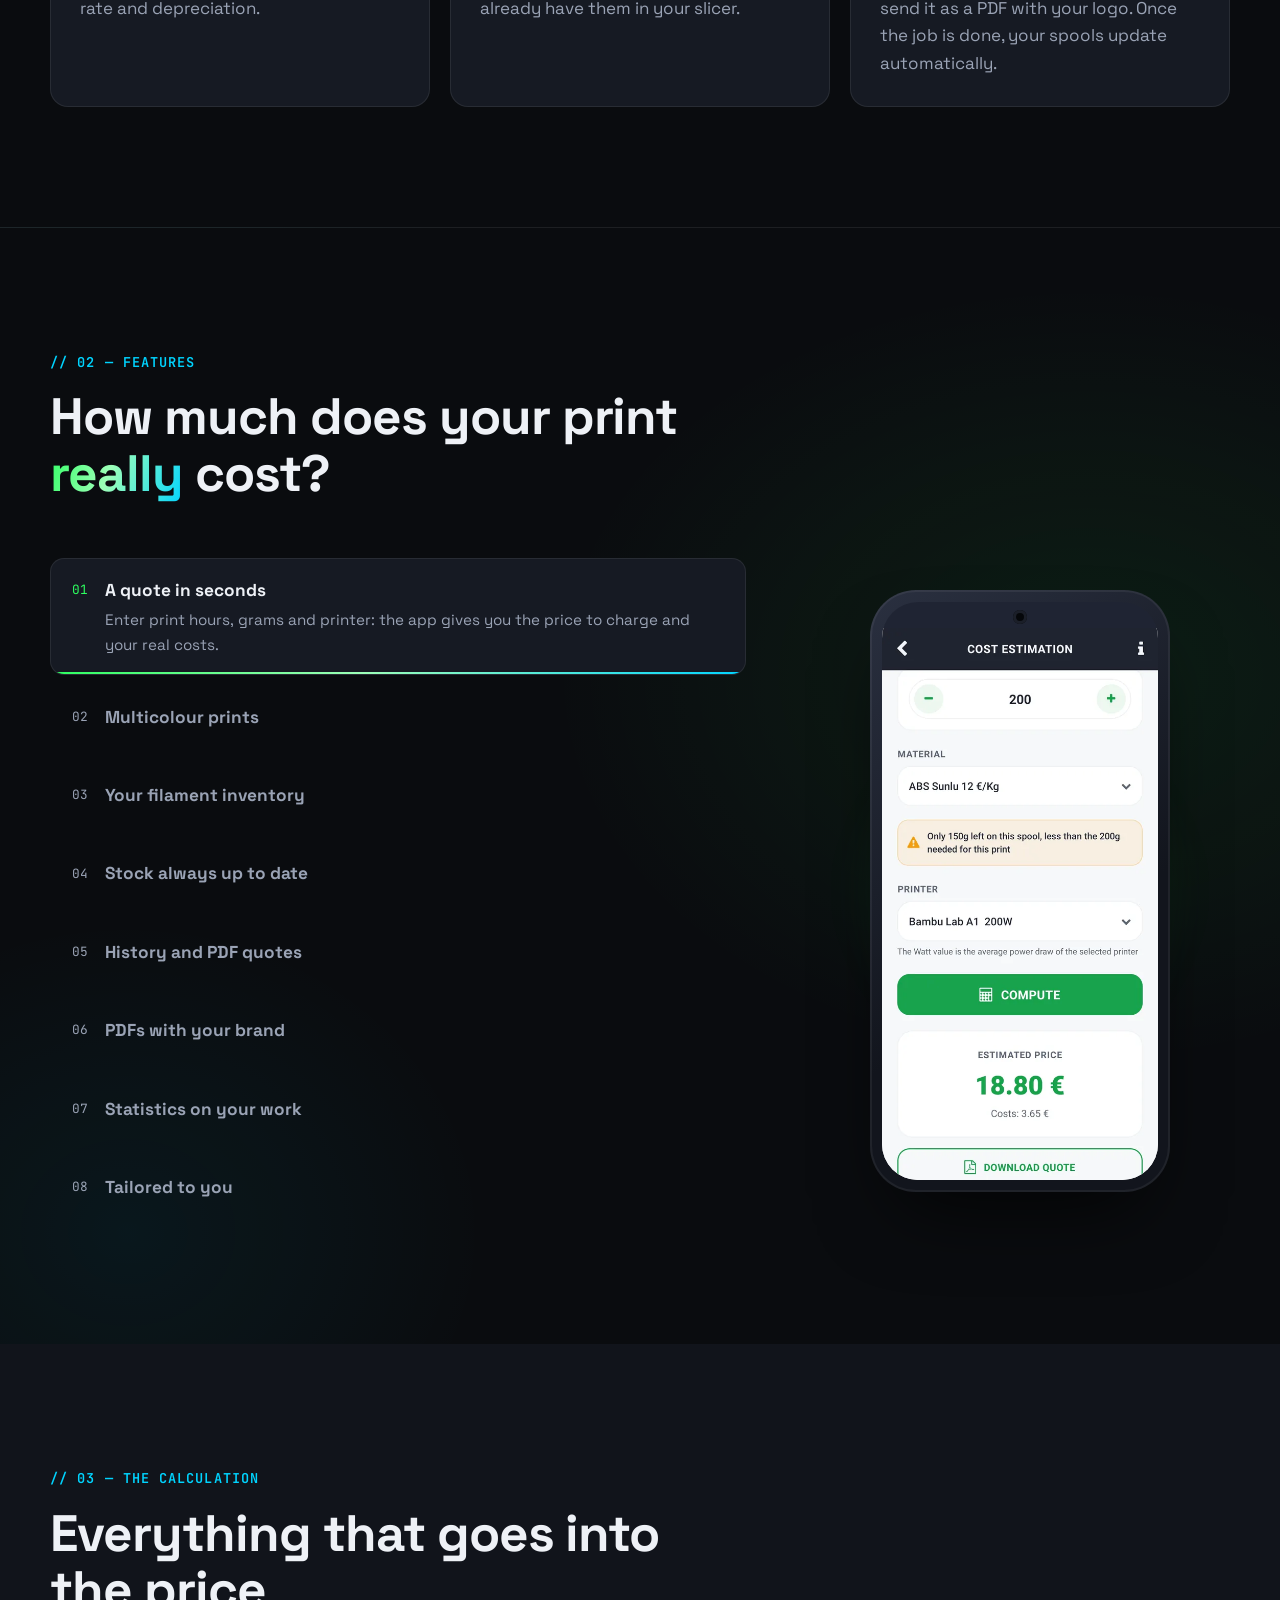
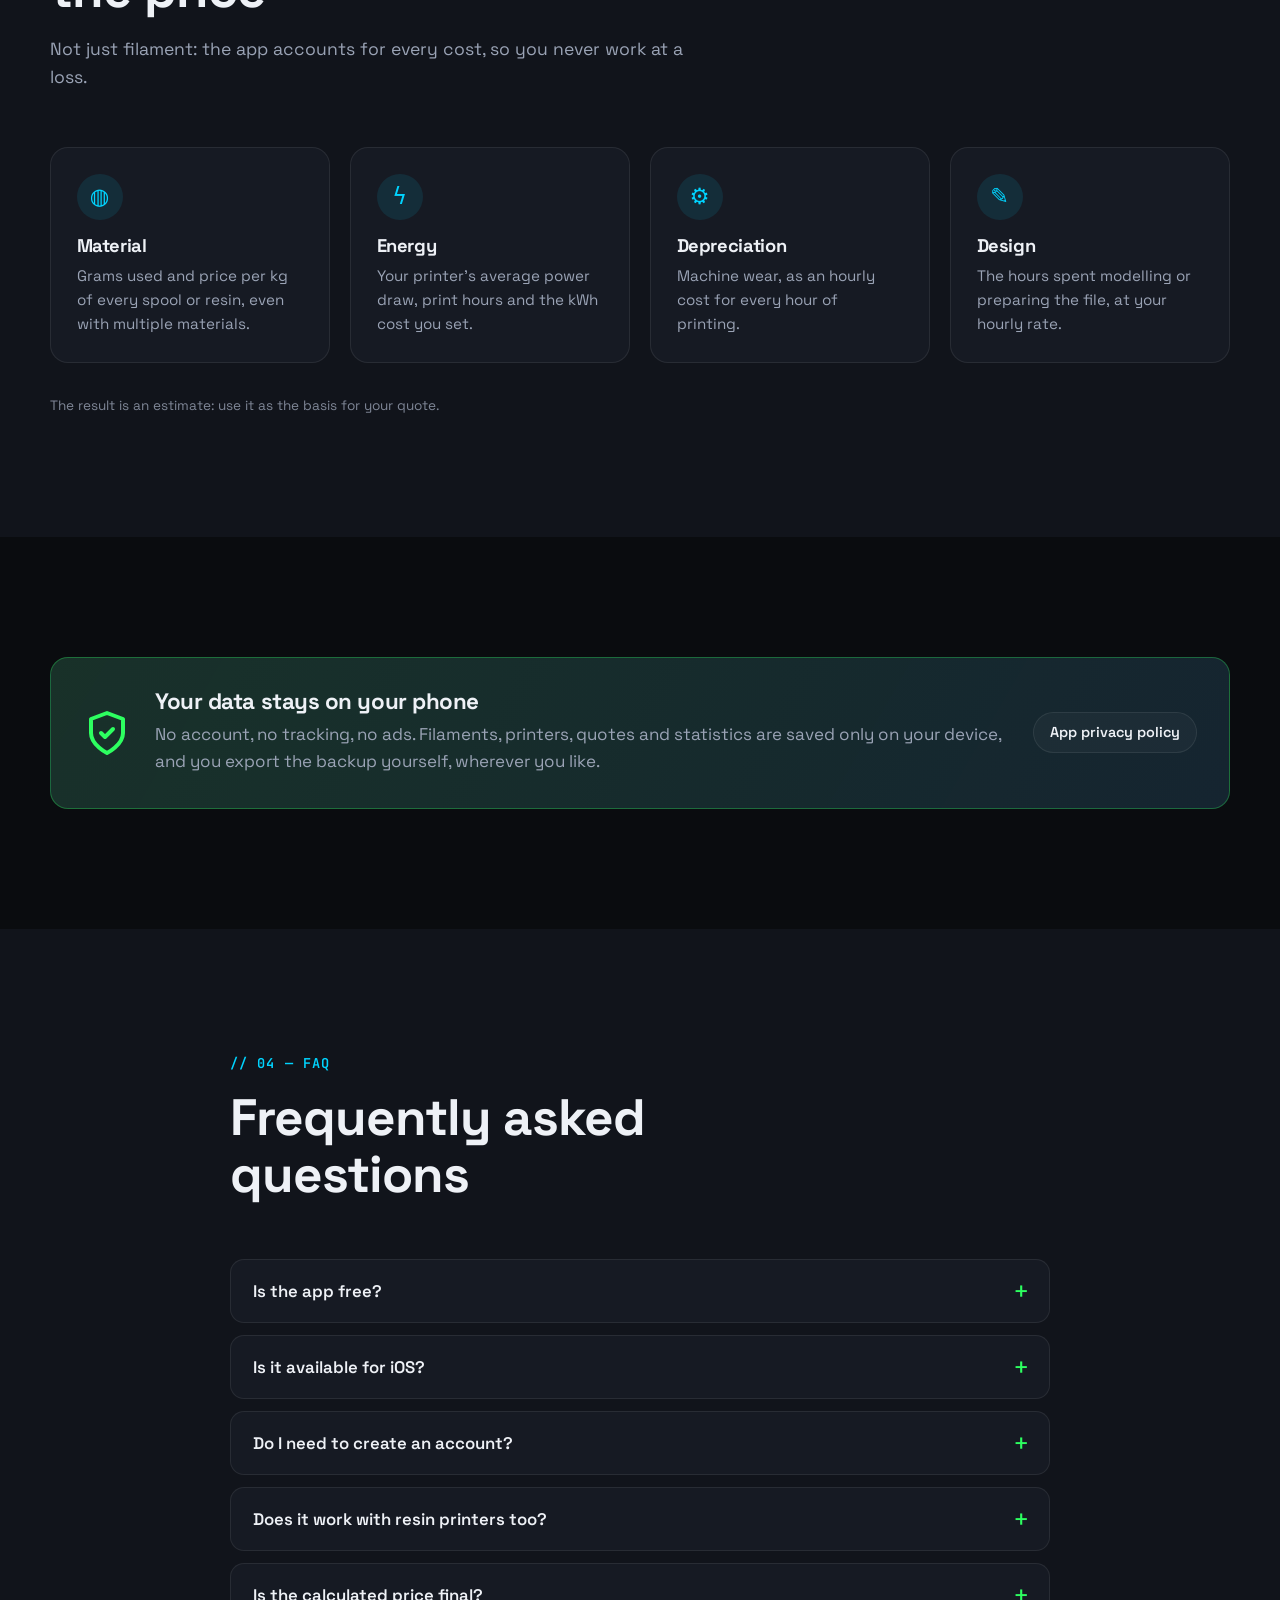
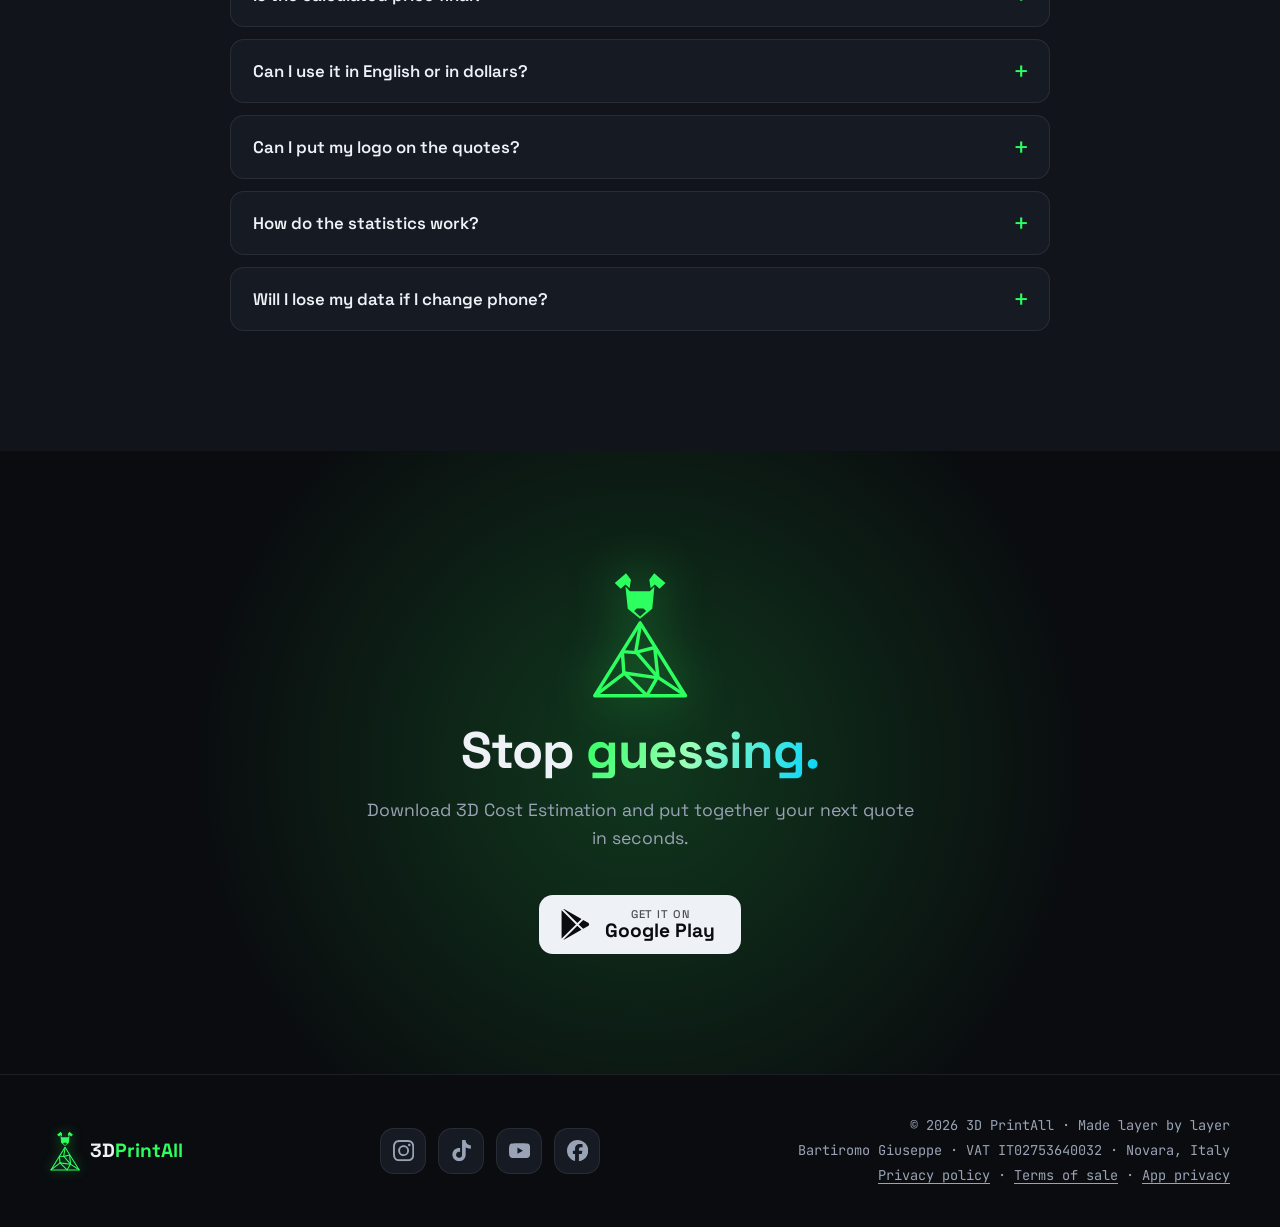
==== commit 4dcfc6ef: "App: statistiche, PDF personalizzabile e backup Nuove schede nella sezione Funzioni (PDF con il tuo " ====
--- a/app/index.html
+++ b/app/index.html
@@ -4,7 +4,7 @@
   <meta charset="utf-8">
   <meta name="viewport" content="width=device-width, initial-scale=1">
   <title>3D Cost Estimation — Calcola il costo delle tue stampe 3D</title>
-  <meta name="description" content="3D Cost Estimation: l'app Android gratuita per calcolare il costo e il prezzo di ogni stampa 3D, FDM o resina, gestire le bobine di filamento e creare preventivi PDF.">
+  <meta name="description" content="3D Cost Estimation: l'app Android gratuita per calcolare il costo e il prezzo di ogni stampa 3D, FDM o resina, gestire le bobine di filamento, creare preventivi PDF con il tuo logo e tenere d'occhio ricavi e margini.">
   <meta name="theme-color" content="#0a0c0f">
 
   <meta property="og:type" content="website">
@@ -89,6 +89,8 @@
           <ul class="app__tags">
             <li data-i18n="app.fdm">FDM &amp; resina</li>
             <li data-i18n="ap.tagPdf">Preventivi PDF</li>
+            <li data-i18n="ap.tagStats">Statistiche</li>
+            <li>Backup</li>
             <li>IT · EN</li>
             <li>€ · $</li>
           </ul>
@@ -151,7 +153,7 @@
           <li class="step reveal">
             <span class="step__num mono">03</span>
             <h3 data-i18n="ap.s3t">Ottieni il prezzo</h3>
-            <p data-i18n="ap.s3d">L'app calcola prezzo e costi, salva il preventivo nello storico e lo esporta in PDF. Le bobine si aggiornano da sole.</p>
+            <p data-i18n="ap.s3d">L'app calcola prezzo e costi: salvi il preventivo nello storico e lo invii in PDF con il tuo logo. A lavoro completato le bobine si aggiornano da sole.</p>
           </li>
         </ol>
       </div>
@@ -185,11 +187,19 @@
               <span class="feature__bar"></span></button></li>
             <li><button class="feature" role="tab" aria-selected="false" type="button">
               <span class="feature__num mono">05</span>
-              <span class="feature__body"><strong data-i18n="app.f5t">Storico e preventivi PDF</strong><span data-i18n="app.f5d">Ritrova ogni preventivo e scaricalo in PDF, pronto da inviare al cliente.</span></span>
+              <span class="feature__body"><strong data-i18n="app.f5t">Storico e preventivi PDF</strong><span data-i18n="app.f5d">Ogni preventivo ha il suo numero progressivo, il cliente e le note: ritrovalo nello storico e scaricalo in PDF, pronto da inviare.</span></span>
               <span class="feature__bar"></span></button></li>
             <li><button class="feature" role="tab" aria-selected="false" type="button">
               <span class="feature__num mono">06</span>
-              <span class="feature__body"><strong data-i18n="app.f6t">Su misura per te</strong><span data-i18n="app.f6d">Italiano o inglese, euro o dollari, costo dell'energia, tariffa oraria e ammortamento.</span></span>
+              <span class="feature__body"><strong data-i18n="app.f7t">PDF con il tuo marchio</strong><span data-i18n="app.f7d">Logo, dati della tua attività, colore, validità e testo a fondo pagina: il preventivo parla per te.</span></span>
+              <span class="feature__bar"></span></button></li>
+            <li><button class="feature" role="tab" aria-selected="false" type="button">
+              <span class="feature__num mono">07</span>
+              <span class="feature__body"><strong data-i18n="app.f8t">Statistiche del tuo lavoro</strong><span data-i18n="app.f8d">Ricavi, margine, preventivi accettati, materiale usato e filamenti più usati, per mese o per anno.</span></span>
+              <span class="feature__bar"></span></button></li>
+            <li><button class="feature" role="tab" aria-selected="false" type="button">
+              <span class="feature__num mono">08</span>
+              <span class="feature__body"><strong data-i18n="app.f6t">Su misura per te</strong><span data-i18n="app.f6d">Italiano o inglese, euro o dollari, costo dell'energia, tariffa oraria e ammortamento. E con il backup porti tutti i dati su un nuovo telefono.</span></span>
               <span class="feature__bar"></span></button></li>
           </ol>
 
@@ -203,6 +213,8 @@
                 <img src="../assets/app/filaments.webp" alt="Elenco dei filamenti salvati con i grammi rimanenti" data-i18n-attr="alt:app.alt3" width="540" height="1131" loading="lazy">
                 <img src="../assets/app/stock.webp" alt="Riepilogo delle quantità aggiornate dopo la stampa" data-i18n-attr="alt:app.alt4" width="540" height="1131" loading="lazy">
                 <img src="../assets/app/quote.webp" alt="Dettaglio di un preventivo con pulsante per scaricare il PDF" data-i18n-attr="alt:app.alt5" width="540" height="1131" loading="lazy">
+                <img src="../assets/app/pdf-settings.webp" alt="Impostazioni del PDF: logo, dati dell'attività e colore" data-i18n-attr="alt:app.alt7" width="540" height="1131" loading="lazy">
+                <img src="../assets/app/stats.webp" alt="Statistiche: ricavi, margine, preventivi completati e indicatori di conversione e margine medio" data-i18n-attr="alt:app.alt8" width="540" height="1131" loading="lazy">
                 <img src="../assets/app/settings.webp" alt="Impostazioni: lingua, valuta, costo energia e tariffa di progettazione" data-i18n-attr="alt:app.alt6" width="540" height="1128" loading="lazy">
               </div>
             </div>
@@ -236,7 +248,7 @@
           <svg class="privacy-band__icon" viewBox="0 0 24 24" fill="none" stroke="currentColor" stroke-width="2" stroke-linecap="round" stroke-linejoin="round" aria-hidden="true"><path d="M12 22s8-4 8-10V5l-8-3-8 3v7c0 6 8 10 8 10z"/><path d="M9 12l2 2 4-4"/></svg>
           <div>
             <h2 data-i18n="ap.privTitle">I tuoi dati restano sul tuo telefono</h2>
-            <p data-i18n="ap.privText">Nessun account, nessun tracciamento, nessuna pubblicità. Filamenti, stampanti e preventivi sono salvati solo sul tuo dispositivo.</p>
+            <p data-i18n="ap.privText">Nessun account, nessun tracciamento, nessuna pubblicità. Filamenti, stampanti, preventivi e statistiche sono salvati solo sul tuo dispositivo, e il backup lo esporti tu, dove vuoi.</p>
           </div>
           <a class="btn btn--ghost btn--sm" href="https://renwo.github.io/3dprintall-legal/" target="_blank" rel="noopener" data-i18n="ap.privLink">Privacy policy dell'app</a>
         </div>
@@ -257,6 +269,9 @@
           <details class="reveal"><summary data-i18n="ap.q3">Funziona anche con le stampanti a resina?</summary><p data-i18n="ap.a3">Sì: puoi scegliere tra FDM e resina e salvare anche le tue resine. Se stampi solo FDM, puoi nascondere la sezione resina dalle impostazioni.</p></details>
           <details class="reveal"><summary data-i18n="ap.q4">Il prezzo calcolato è definitivo?</summary><p data-i18n="ap.a4">È una stima basata sui parametri che inserisci. È un ottimo punto di partenza per il tuo preventivo, che puoi poi adattare al cliente.</p></details>
           <details class="reveal"><summary data-i18n="ap.q5">Posso usarla in inglese o in dollari?</summary><p data-i18n="ap.a5">Sì, dalle impostazioni puoi scegliere italiano o inglese ed euro o dollari.</p></details>
+          <details class="reveal"><summary data-i18n="ap.q6">Posso mettere il mio logo sui preventivi?</summary><p data-i18n="ap.a6">Sì. In Impostazioni &gt; Dati attività e PDF aggiungi logo, nome, contatti e partita IVA, scegli il colore e la validità del preventivo e decidi quali dettagli mostrare al cliente.</p></details>
+          <details class="reveal"><summary data-i18n="ap.q7">Come funzionano le statistiche?</summary><p data-i18n="ap.a7">Contano i preventivi che nello storico segni come completati, nel mese in cui li completi: vedi ricavi, costi, margine, materiale e ore di stampa per il periodo che scegli.</p></details>
+          <details class="reveal"><summary data-i18n="ap.q8">Se cambio telefono perdo i dati?</summary><p data-i18n="ap.a8">No. Da Impostazioni &gt; Backup esporti tutti i dati in un file e lo importi sul nuovo telefono. Su Android i dati vengono salvati anche nel backup automatico di Google, se è attivo.</p></details>
         </div>
       </div>
     </section>
--- a/css/style.css
+++ b/css/style.css
@@ -836,6 +836,19 @@
 .faq details p { padding: 0 1.4rem 1.2rem; color: var(--muted); }
 
 .cta .play-btn { margin-top: .5rem; }
+.copy-mail {
+  gap: .8rem; cursor: pointer; border: 0; font-family: inherit;
+  white-space: nowrap; word-break: normal;
+  font-size: clamp(.88rem, 3.6vw, 1.1rem); padding-inline: 1.5em .7em;
+}
+.copy-mail__icon {
+  display: grid; place-items: center; width: 34px; height: 34px; flex-shrink: 0;
+  border-radius: 50%; background: rgba(3,32,12,.14);
+}
+.copy-mail__icon svg { grid-area: 1 / 1; width: 18px; height: 18px; transition: opacity .25s, transform .25s; }
+.copy-mail__done { opacity: 0; transform: scale(.5); }
+.copy-mail.is-copied .copy-mail__copy { opacity: 0; transform: scale(.5); }
+.copy-mail.is-copied .copy-mail__done { opacity: 1; transform: none; }
 .footer__copy a { color: var(--muted); text-decoration: underline; text-underline-offset: 3px; }
 .footer__copy a:hover { color: var(--accent); }
 
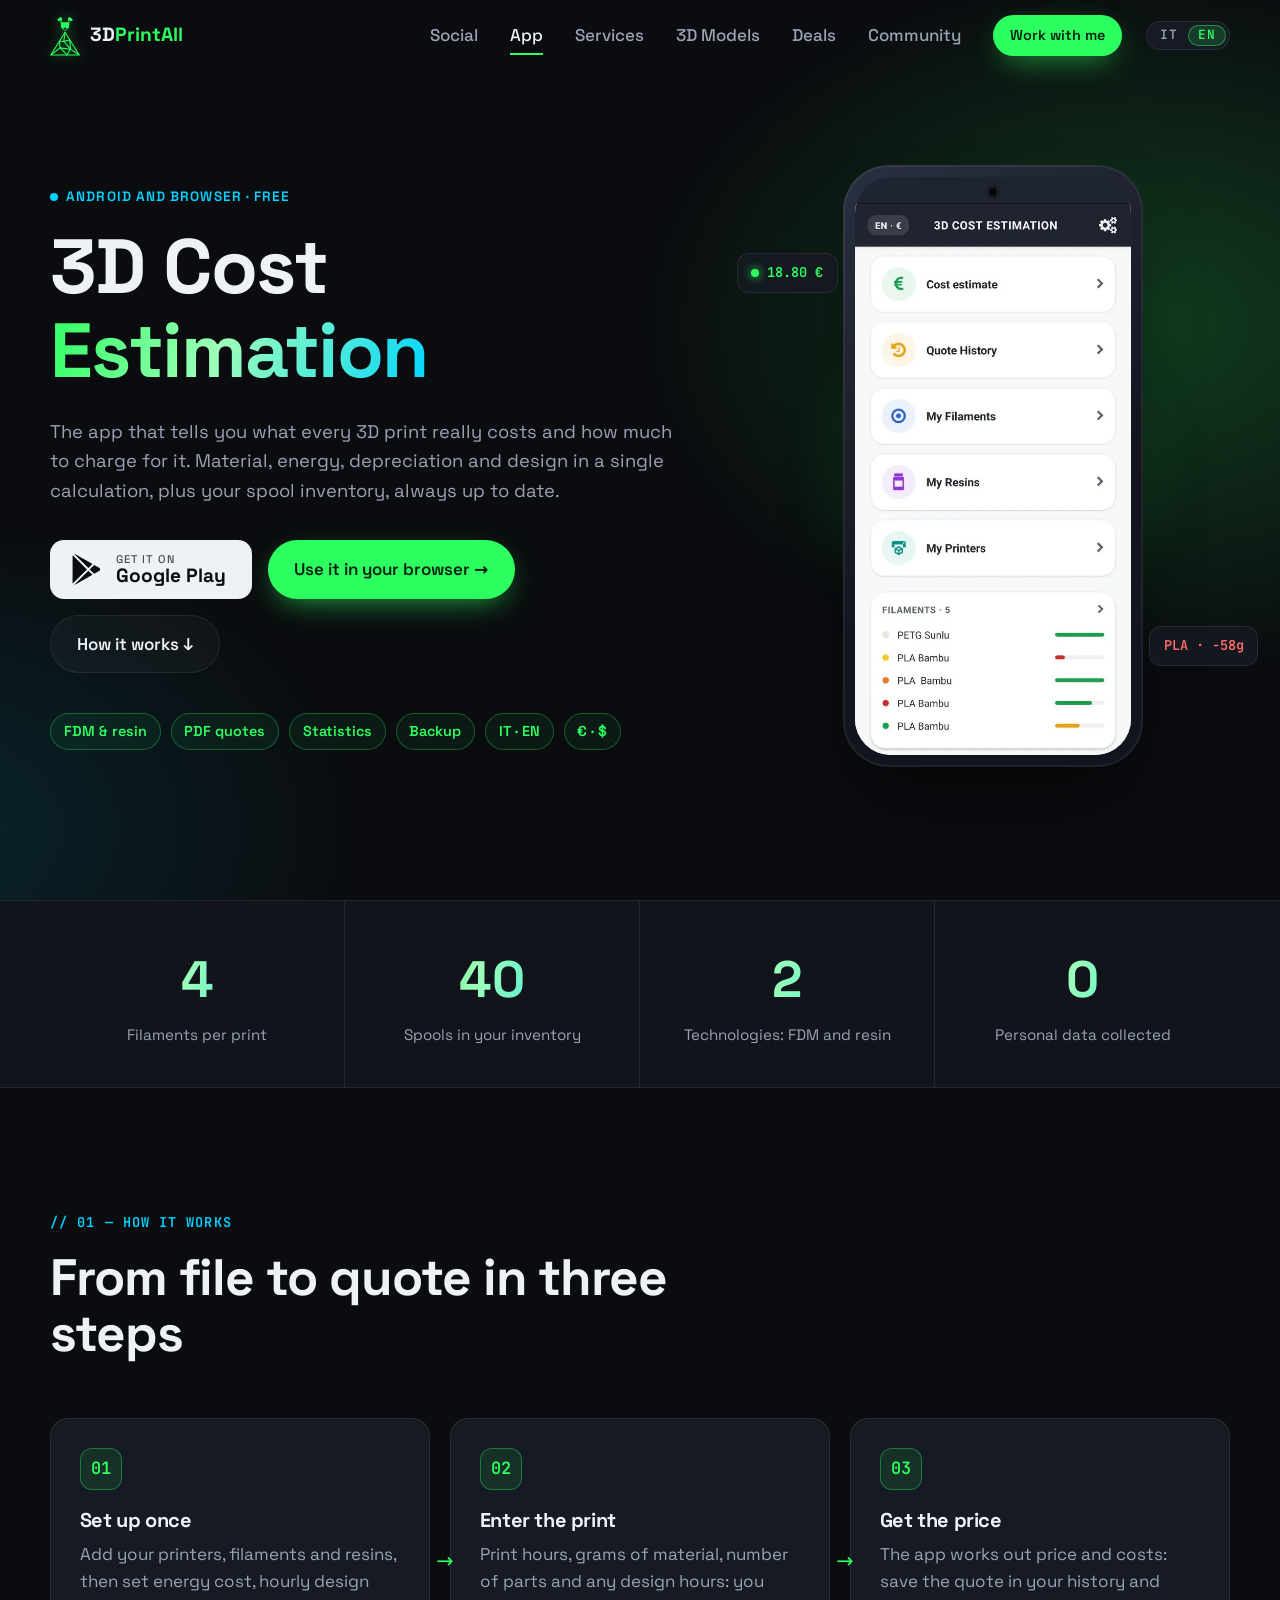
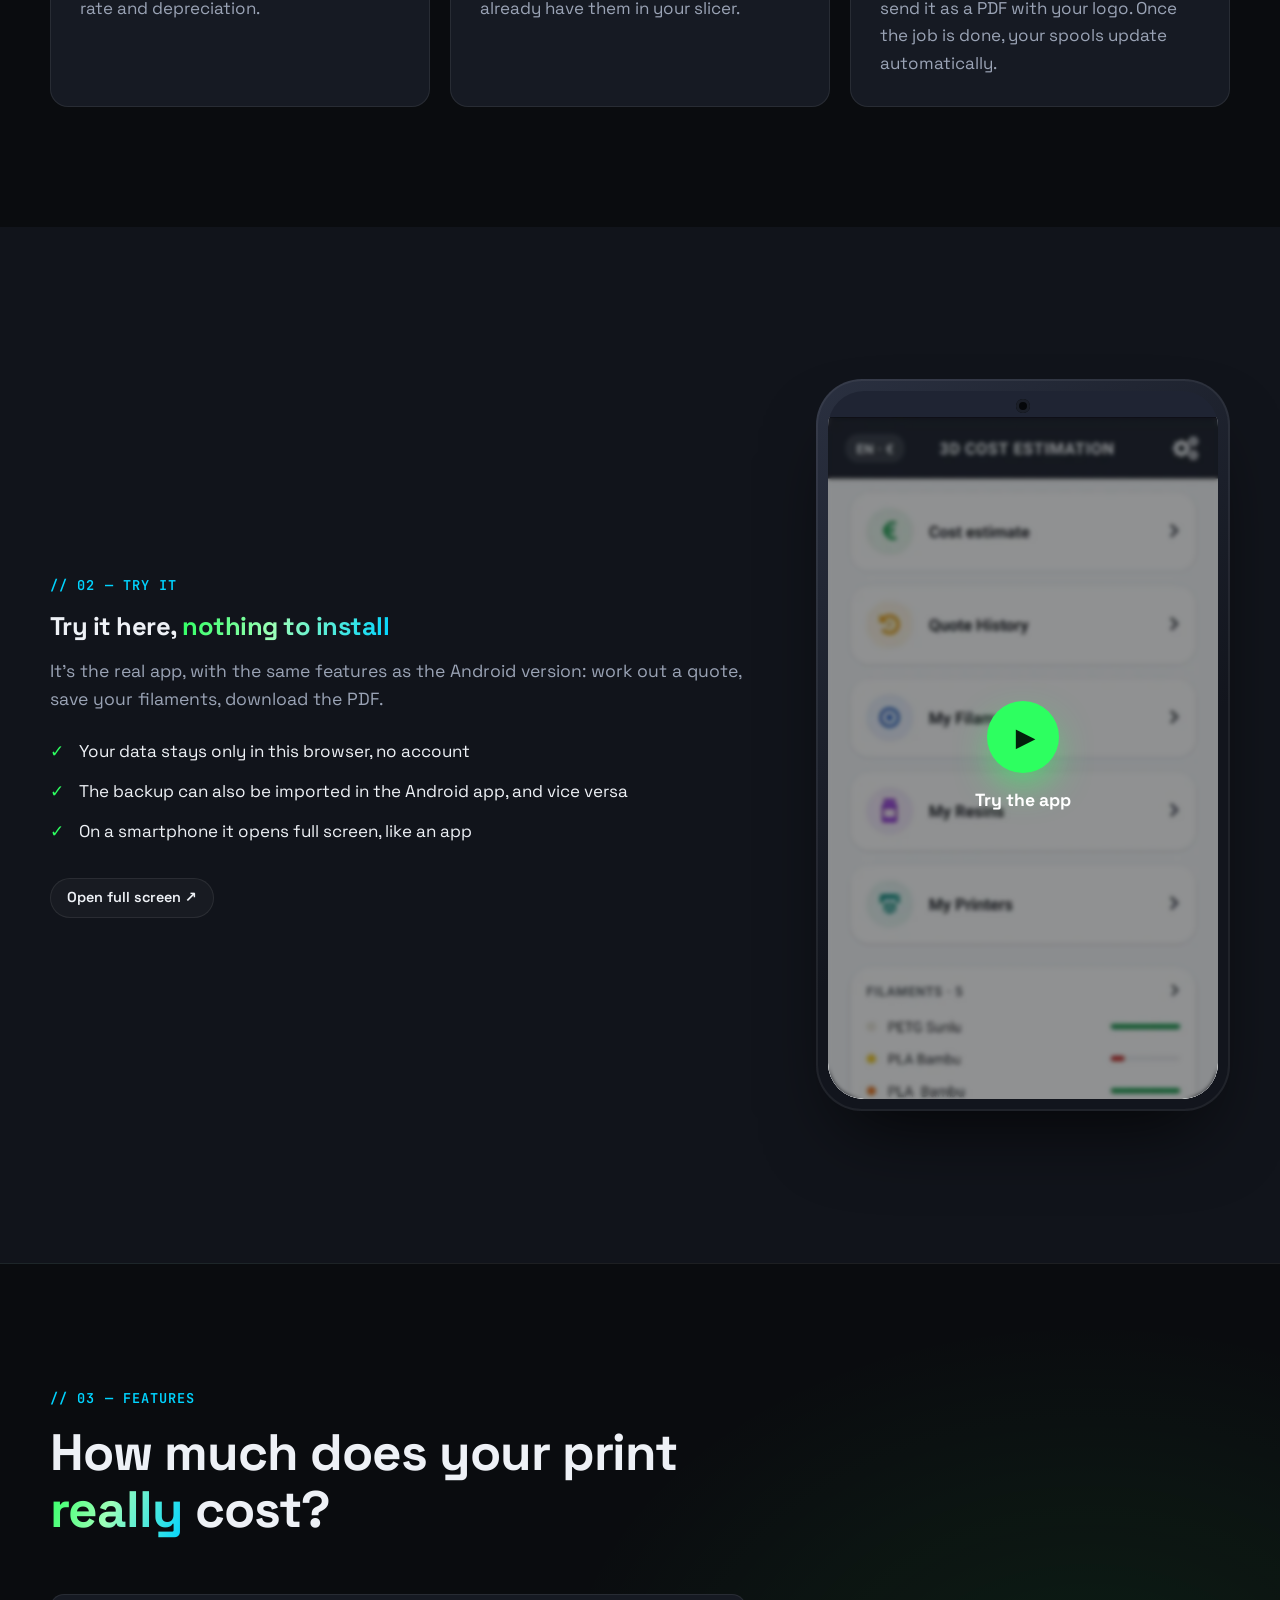
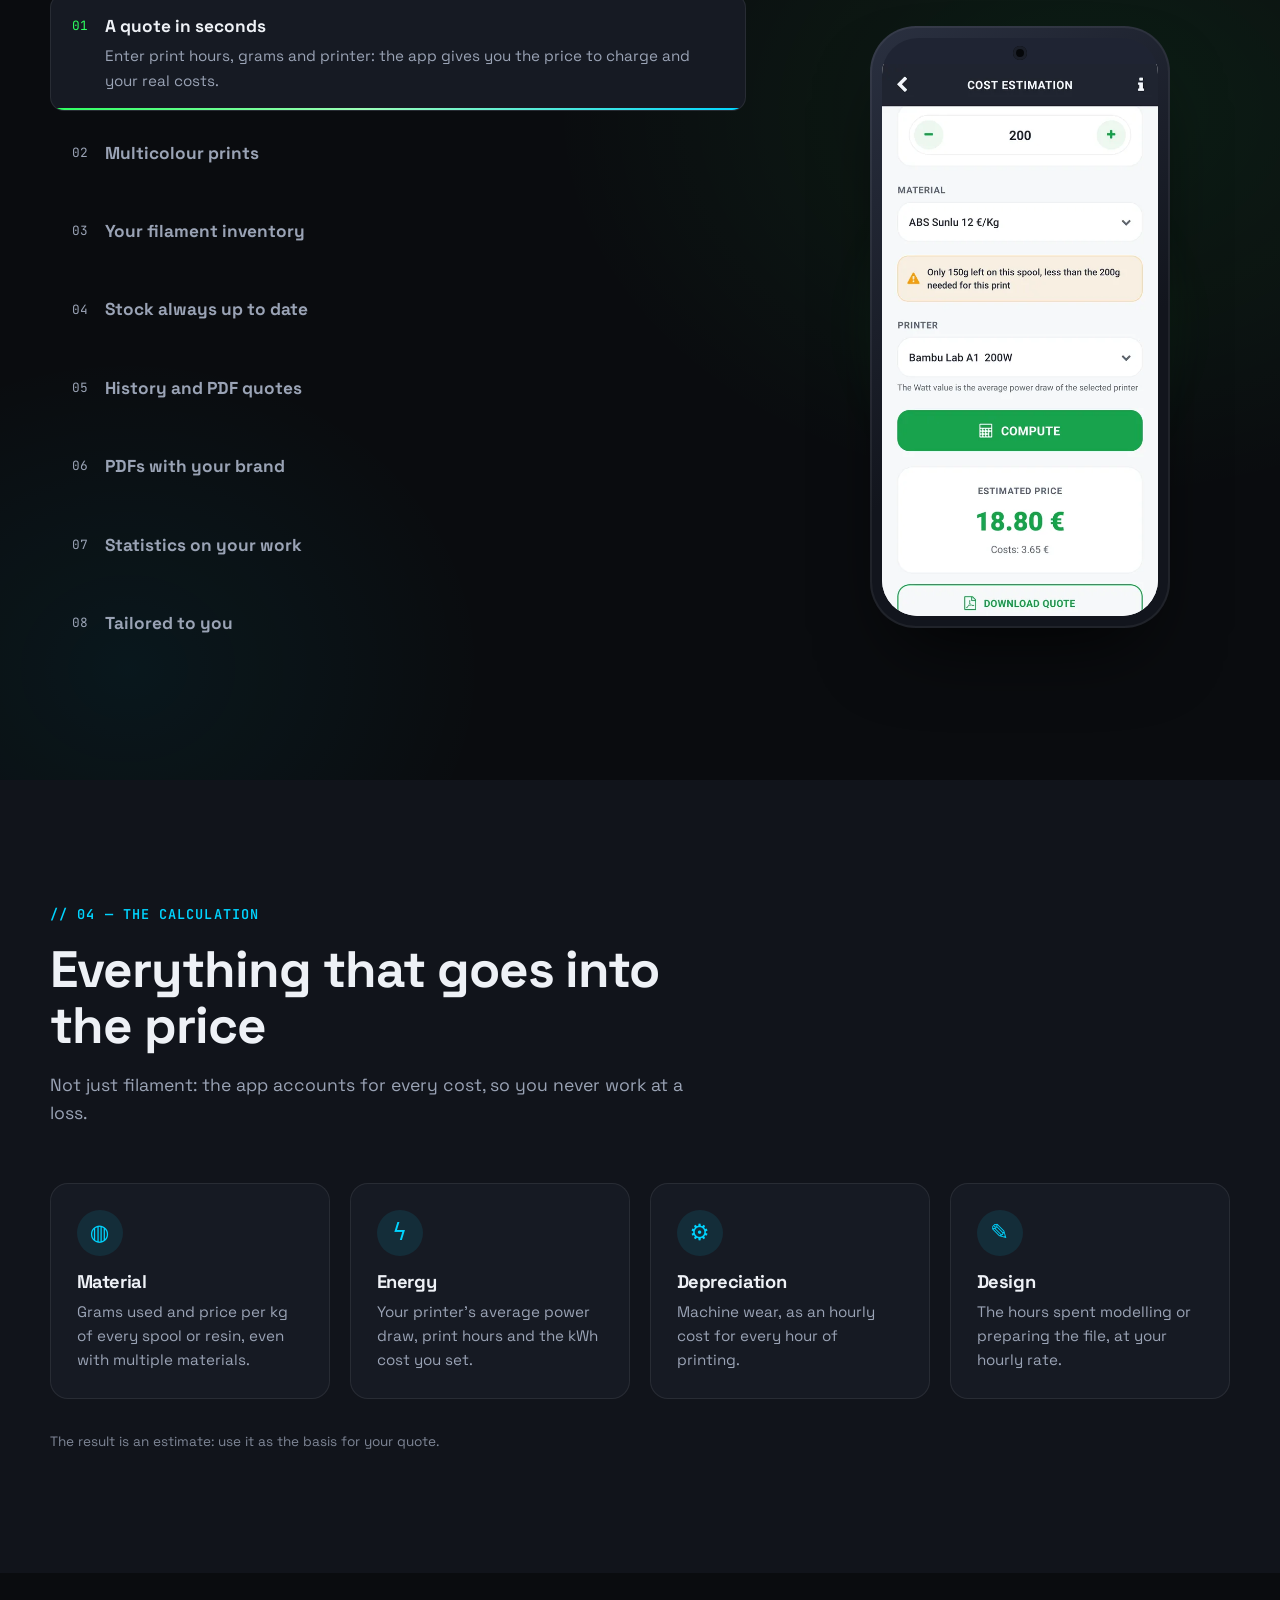
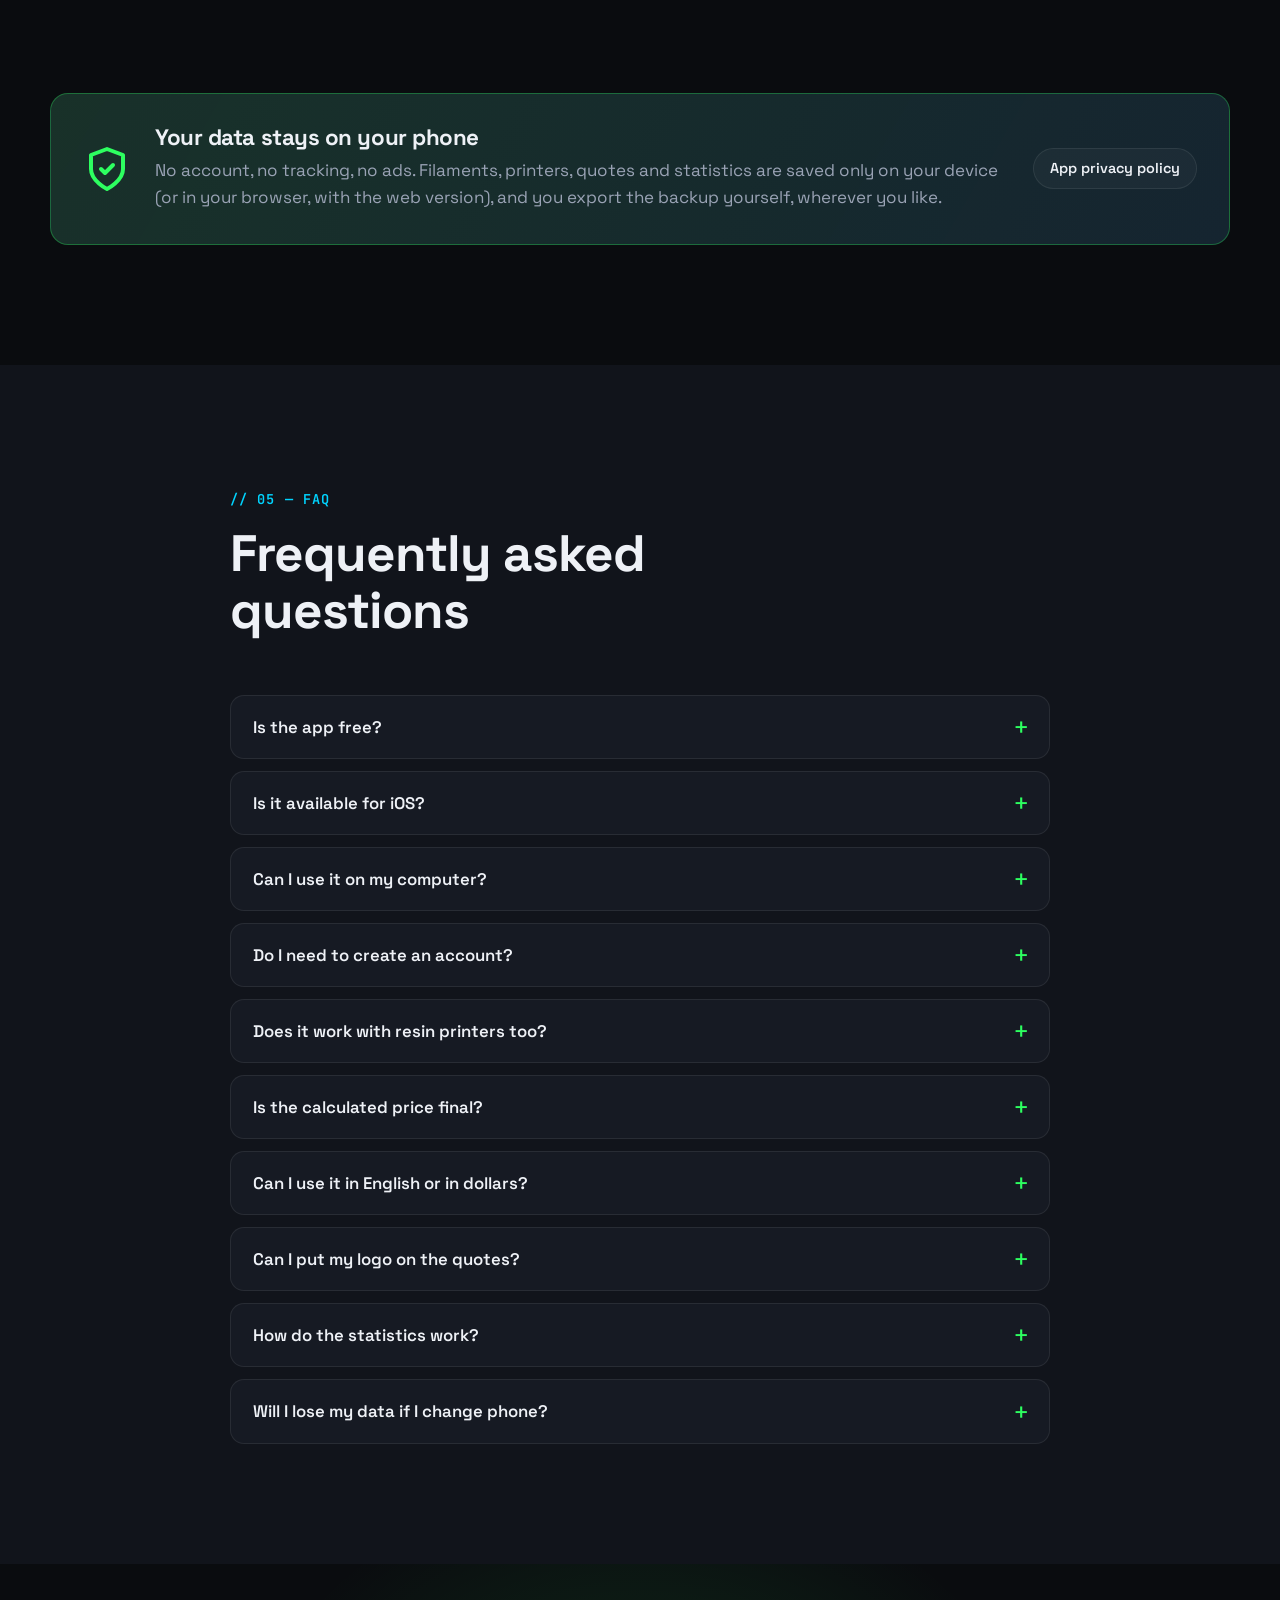
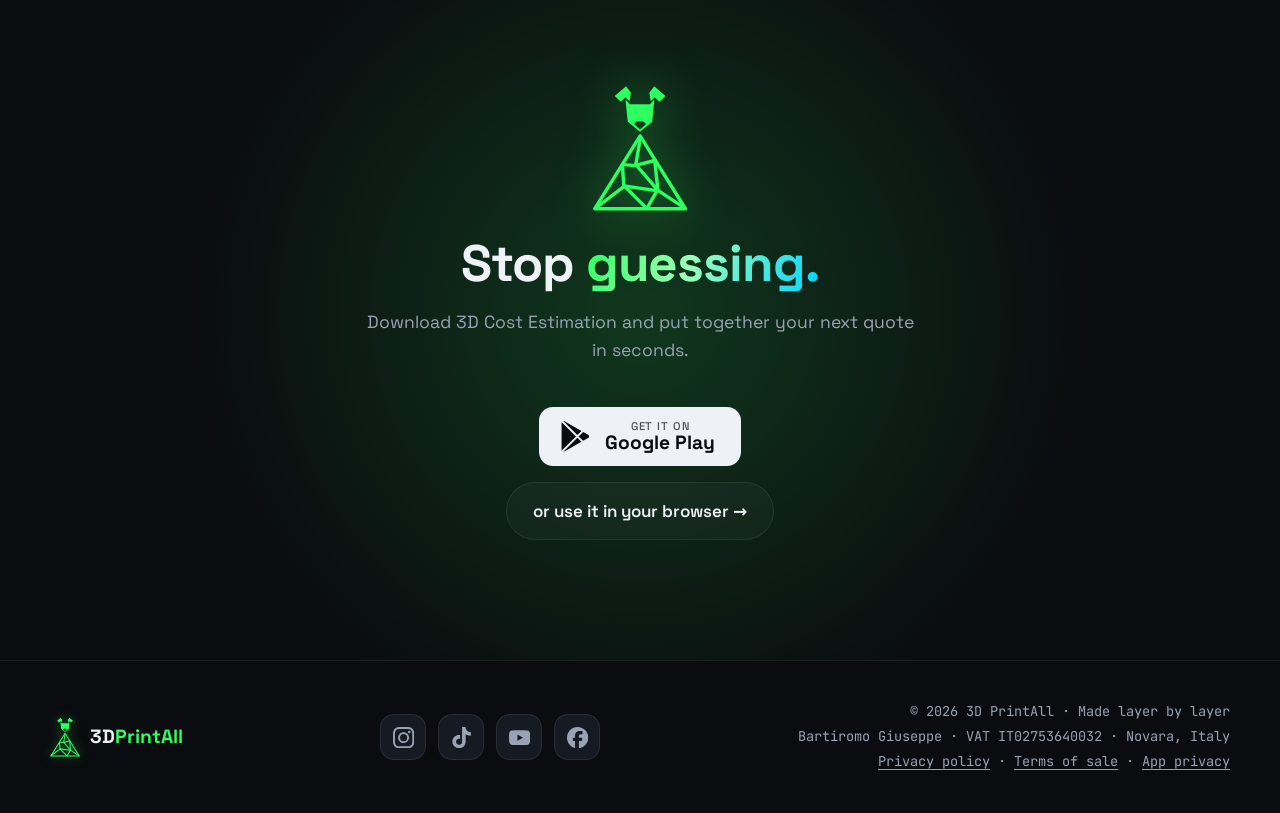
==== commit b26bf52c: "App: versione web nel browser e prova dal vivo - app/web/: build della versione web di 3D Cost Estim" ====
--- a/app/index.html
+++ b/app/index.html
@@ -72,7 +72,7 @@
     <section class="hero hero--app">
       <div class="container hero__inner">
         <div class="hero__copy">
-          <p class="eyebrow" data-i18n="ap.eyebrow"><span class="dot"></span> App Android · Gratis</p>
+          <p class="eyebrow" data-i18n="ap.eyebrow"><span class="dot"></span> Android e browser · Gratis</p>
           <h1 class="hero__title hero__title--app">3D Cost <span class="grad">Estimation</span></h1>
           <p class="hero__lead" data-i18n="ap.lead">
             L'app che ti dice quanto costa davvero ogni stampa 3D e quanto farla pagare.
@@ -84,6 +84,7 @@
               <svg class="ico" aria-hidden="true"><use href="#i-googleplay"/></svg>
               <span><small data-i18n="app.available">Disponibile su</small>Google Play</span>
             </a>
+            <a href="web/" class="btn btn--primary" data-web-app data-i18n="ap.webBtn">Usala nel browser →</a>
             <a href="#come-funziona" class="btn btn--ghost" data-i18n="ap.how">Come funziona ↓</a>
           </div>
           <ul class="app__tags">
@@ -159,11 +160,43 @@
       </div>
     </section>
 
+    <!-- ============ TRY IT (desktop: app dal vivo nel telefono; smartphone: link all'app a tutto schermo) ============ -->
+    <section class="section section--alt" id="prova">
+      <div class="container try">
+        <div class="try__copy reveal">
+          <p class="eyebrow mono" data-i18n="ap.tryEyebrow">// 02 — Provala</p>
+          <h2 data-i18n="ap.tryTitle">Provala qui, <span class="grad">senza installare nulla</span></h2>
+          <p class="section__sub" data-i18n="ap.trySub">È l'app vera, con le stesse funzioni della versione Android: calcola un preventivo, salva i tuoi filamenti, scarica il PDF.</p>
+          <ul class="try__points">
+            <li data-i18n="ap.tryP1">I dati restano solo in questo browser, nessun account</li>
+            <li data-i18n="ap.tryP2">Il backup si importa anche nell'app Android, e viceversa</li>
+            <li data-i18n="ap.tryP3">Dallo smartphone si apre a tutto schermo, come un'app</li>
+          </ul>
+          <a class="btn btn--ghost btn--sm try__full" href="web/" target="_blank" rel="noopener" data-i18n="ap.tryFull">Apri a tutto schermo ↗</a>
+          <a class="btn btn--primary try__open" href="web/" data-i18n="ap.tryOpen">Apri l'app →</a>
+        </div>
+
+        <div class="app__stage try__stage reveal">
+          <div class="app__glow" aria-hidden="true"></div>
+          <div class="phone phone--live">
+            <div class="phone__notch" aria-hidden="true"></div>
+            <div class="phone__screen phone__screen--live" id="liveScreen">
+              <img class="is-active" src="../assets/app/home.webp" alt="" width="540" height="1131" loading="lazy">
+              <button type="button" class="try__start" id="liveStart">
+                <span class="try__play" aria-hidden="true">▶</span>
+                <span data-i18n="ap.tryStart">Prova l'app</span>
+              </button>
+            </div>
+          </div>
+        </div>
+      </div>
+    </section>
+
     <!-- ============ FEATURES ============ -->
     <section class="section app" id="funzioni">
       <div class="container">
         <header class="section__head reveal">
-          <p class="eyebrow mono" data-i18n="ap.featEyebrow">// 02 — Funzioni</p>
+          <p class="eyebrow mono" data-i18n="ap.featEyebrow">// 03 — Funzioni</p>
           <h2 data-i18n="app.title">Quanto costa <span class="grad">davvero</span> la tua stampa?</h2>
         </header>
 
@@ -227,7 +260,7 @@
     <section class="section section--alt" id="calcolo">
       <div class="container">
         <header class="section__head reveal">
-          <p class="eyebrow mono" data-i18n="ap.costEyebrow">// 03 — Il calcolo</p>
+          <p class="eyebrow mono" data-i18n="ap.costEyebrow">// 04 — Il calcolo</p>
           <h2 data-i18n="ap.costTitle">Tutto quello che entra nel prezzo</h2>
           <p class="section__sub" data-i18n="ap.costSub">Non solo il filamento: l'app considera ogni voce di costo, così non lavori mai in perdita.</p>
         </header>
@@ -248,7 +281,7 @@
           <svg class="privacy-band__icon" viewBox="0 0 24 24" fill="none" stroke="currentColor" stroke-width="2" stroke-linecap="round" stroke-linejoin="round" aria-hidden="true"><path d="M12 22s8-4 8-10V5l-8-3-8 3v7c0 6 8 10 8 10z"/><path d="M9 12l2 2 4-4"/></svg>
           <div>
             <h2 data-i18n="ap.privTitle">I tuoi dati restano sul tuo telefono</h2>
-            <p data-i18n="ap.privText">Nessun account, nessun tracciamento, nessuna pubblicità. Filamenti, stampanti, preventivi e statistiche sono salvati solo sul tuo dispositivo, e il backup lo esporti tu, dove vuoi.</p>
+            <p data-i18n="ap.privText">Nessun account, nessun tracciamento, nessuna pubblicità. Filamenti, stampanti, preventivi e statistiche sono salvati solo sul tuo dispositivo (o nel tuo browser, con la versione web), e il backup lo esporti tu, dove vuoi.</p>
           </div>
           <a class="btn btn--ghost btn--sm" href="https://renwo.github.io/3dprintall-legal/" target="_blank" rel="noopener" data-i18n="ap.privLink">Privacy policy dell'app</a>
         </div>
@@ -259,19 +292,20 @@
     <section class="section section--alt" id="faq">
       <div class="container faq-wrap">
         <header class="section__head reveal">
-          <p class="eyebrow mono" data-i18n="ap.faqEyebrow">// 04 — FAQ</p>
+          <p class="eyebrow mono" data-i18n="ap.faqEyebrow">// 05 — FAQ</p>
           <h2 data-i18n="ap.faqTitle">Domande frequenti</h2>
         </header>
         <div class="faq">
           <details class="reveal"><summary data-i18n="ap.q1">L'app è gratuita?</summary><p data-i18n="ap.a1">Sì, puoi scaricarla gratis da Google Play.</p></details>
-          <details class="reveal"><summary data-i18n="ap.qIos">È disponibile per iOS?</summary><p data-i18n="ap.aIos">Al momento no: l'app è disponibile soltanto per Android, su Google Play.</p></details>
+          <details class="reveal"><summary data-i18n="ap.qIos">È disponibile per iOS?</summary><p data-i18n="ap.aIos">Non c'è un'app per iPhone, ma puoi usare la versione web da Safari. Con "Aggiungi alla schermata Home" si apre come un'app.</p></details>
+          <details class="reveal"><summary data-i18n="ap.qWeb">Posso usarla dal computer?</summary><p data-i18n="ap.aWeb">Sì, la versione web funziona in qualunque browser, senza installare nulla, con le stesse funzioni dell'app. I dati restano salvati in quel browser: esporta ogni tanto un backup, che puoi anche importare nell'app Android e viceversa.</p></details>
           <details class="reveal"><summary data-i18n="ap.q2">Devo creare un account?</summary><p data-i18n="ap.a2">No. Non serve nessuna registrazione e tutti i dati restano salvati sul tuo telefono.</p></details>
           <details class="reveal"><summary data-i18n="ap.q3">Funziona anche con le stampanti a resina?</summary><p data-i18n="ap.a3">Sì: puoi scegliere tra FDM e resina e salvare anche le tue resine. Se stampi solo FDM, puoi nascondere la sezione resina dalle impostazioni.</p></details>
           <details class="reveal"><summary data-i18n="ap.q4">Il prezzo calcolato è definitivo?</summary><p data-i18n="ap.a4">È una stima basata sui parametri che inserisci. È un ottimo punto di partenza per il tuo preventivo, che puoi poi adattare al cliente.</p></details>
           <details class="reveal"><summary data-i18n="ap.q5">Posso usarla in inglese o in dollari?</summary><p data-i18n="ap.a5">Sì, dalle impostazioni puoi scegliere italiano o inglese ed euro o dollari.</p></details>
           <details class="reveal"><summary data-i18n="ap.q6">Posso mettere il mio logo sui preventivi?</summary><p data-i18n="ap.a6">Sì. In Impostazioni &gt; Dati attività e PDF aggiungi logo, nome, contatti e partita IVA, scegli il colore e la validità del preventivo e decidi quali dettagli mostrare al cliente.</p></details>
           <details class="reveal"><summary data-i18n="ap.q7">Come funzionano le statistiche?</summary><p data-i18n="ap.a7">Contano i preventivi che nello storico segni come completati, nel mese in cui li completi: vedi ricavi, costi, margine, materiale e ore di stampa per il periodo che scegli.</p></details>
-          <details class="reveal"><summary data-i18n="ap.q8">Se cambio telefono perdo i dati?</summary><p data-i18n="ap.a8">No. Da Impostazioni &gt; Backup esporti tutti i dati in un file e lo importi sul nuovo telefono. Su Android i dati vengono salvati anche nel backup automatico di Google, se è attivo.</p></details>
+          <details class="reveal"><summary data-i18n="ap.q8">Se cambio telefono perdo i dati?</summary><p data-i18n="ap.a8">No. Da Impostazioni &gt; Backup esporti tutti i dati in un file e lo importi sul nuovo telefono o nella versione web. Su Android i dati vengono salvati anche nel backup automatico di Google, se è attivo.</p></details>
         </div>
       </div>
     </section>
@@ -286,6 +320,7 @@
           <svg class="ico" aria-hidden="true"><use href="#i-googleplay"/></svg>
           <span><small data-i18n="app.available">Disponibile su</small>Google Play</span>
         </a>
+        <a class="btn btn--ghost cta__web" href="web/" data-web-app data-i18n="ap.webBtn2">oppure usala nel browser →</a>
       </div>
     </section>
   </main>
--- a/css/style.css
+++ b/css/style.css
@@ -836,6 +836,7 @@
 .faq details p { padding: 0 1.4rem 1.2rem; color: var(--muted); }
 
 .cta .play-btn { margin-top: .5rem; }
+.cta .cta__web { margin-top: 1rem; }
 .copy-mail {
   gap: .8rem; cursor: pointer; border: 0; font-family: inherit;
   white-space: nowrap; word-break: normal;
@@ -851,6 +852,47 @@
 .copy-mail.is-copied .copy-mail__done { opacity: 1; transform: none; }
 .footer__copy a { color: var(--muted); text-decoration: underline; text-underline-offset: 3px; }
 .footer__copy a:hover { color: var(--accent); }
+
+/* ---------- App page: try it live (desktop: app dentro il telefono) ---------- */
+.try { display: grid; grid-template-columns: 1fr auto; gap: 4rem; align-items: center; }
+.try__copy .section__sub { margin: 1rem 0 1.6rem; }
+.try__points { list-style: none; margin: 0 0 2rem; padding: 0; display: grid; gap: .8rem; }
+.try__points li { position: relative; padding-left: 1.8rem; color: var(--text); }
+.try__points li::before {
+  content: "✓"; position: absolute; left: 0; top: 0;
+  color: var(--accent); font-weight: 700;
+}
+.try__open { display: none; }
+/* Schermo a misura di telefono vero (390px), così l'app non va rimpicciolita. */
+.phone--live { width: 414px; animation: none; }
+.phone__screen--live {
+  aspect-ratio: auto;
+  height: clamp(560px, calc(100vh - var(--nav-h) - 120px), 820px);
+}
+.phone__screen--live img { object-fit: cover; object-position: top; }
+.phone__app {
+  position: absolute; top: 26px; left: 0;
+  width: 100%; height: calc(100% - 26px); border: 0;
+  background: #f7f8fa;
+}
+.try__start {
+  position: absolute; inset: 26px 0 0; z-index: 2;
+  display: flex; flex-direction: column; align-items: center; justify-content: center; gap: .8rem;
+  border: 0; cursor: pointer; font: inherit; font-weight: 700; font-size: 1.1rem; color: #fff;
+  background: rgba(10, 12, 15, .45);
+  backdrop-filter: blur(2px); -webkit-backdrop-filter: blur(2px);
+  transition: background .25s;
+}
+.try__start:hover { background: rgba(10, 12, 15, .3); }
+.try__play {
+  display: grid; place-items: center; width: 72px; height: 72px; border-radius: 50%;
+  background: var(--accent); color: #03200c; font-size: 1.6rem; padding-left: 5px;
+  box-shadow: 0 16px 40px -10px rgba(45, 255, 96, .9);
+  transition: transform .25s;
+}
+.try__start:hover .try__play { transform: scale(1.08); }
+.phone__screen--live.is-live img,
+.phone__screen--live.is-live .try__start { display: none; }
 
 /* ---------- Responsive ---------- */
 @media (max-width: 1024px) {
@@ -865,6 +907,10 @@
   .printer { max-width: 300px; }
   .model-grid { grid-template-columns: 1fr; }
   .app__grid { grid-template-columns: 1fr; gap: 2rem; }
+  /* Da smartphone l'app si apre nella sua pagina, a tutto schermo. */
+  .try { grid-template-columns: 1fr; }
+  .try__stage, .try__full { display: none; }
+  .try__open { display: inline-flex; }
   .hero--app .app__stage { order: 0; padding-top: 0; }
   .hero--app .phone { width: min(250px, 68vw); }
   .teaser { grid-template-columns: 1fr; gap: 1rem; }
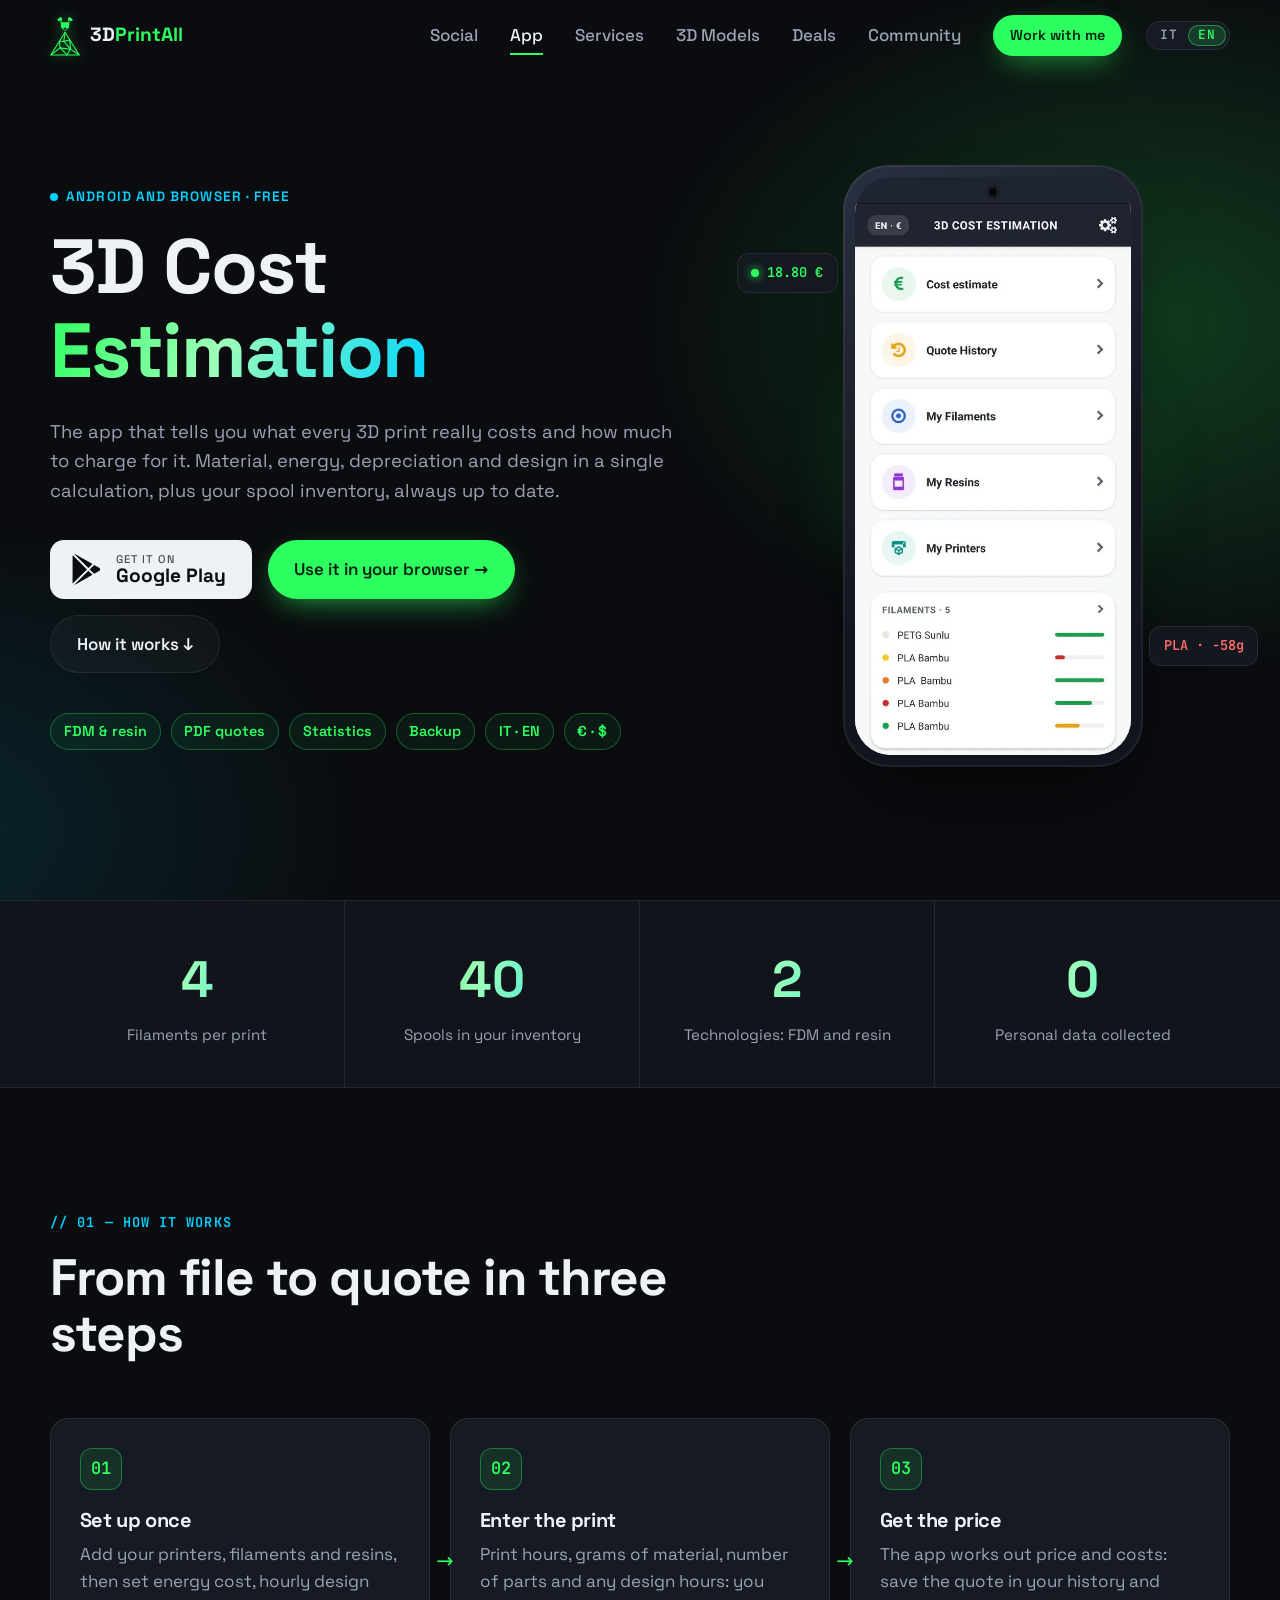
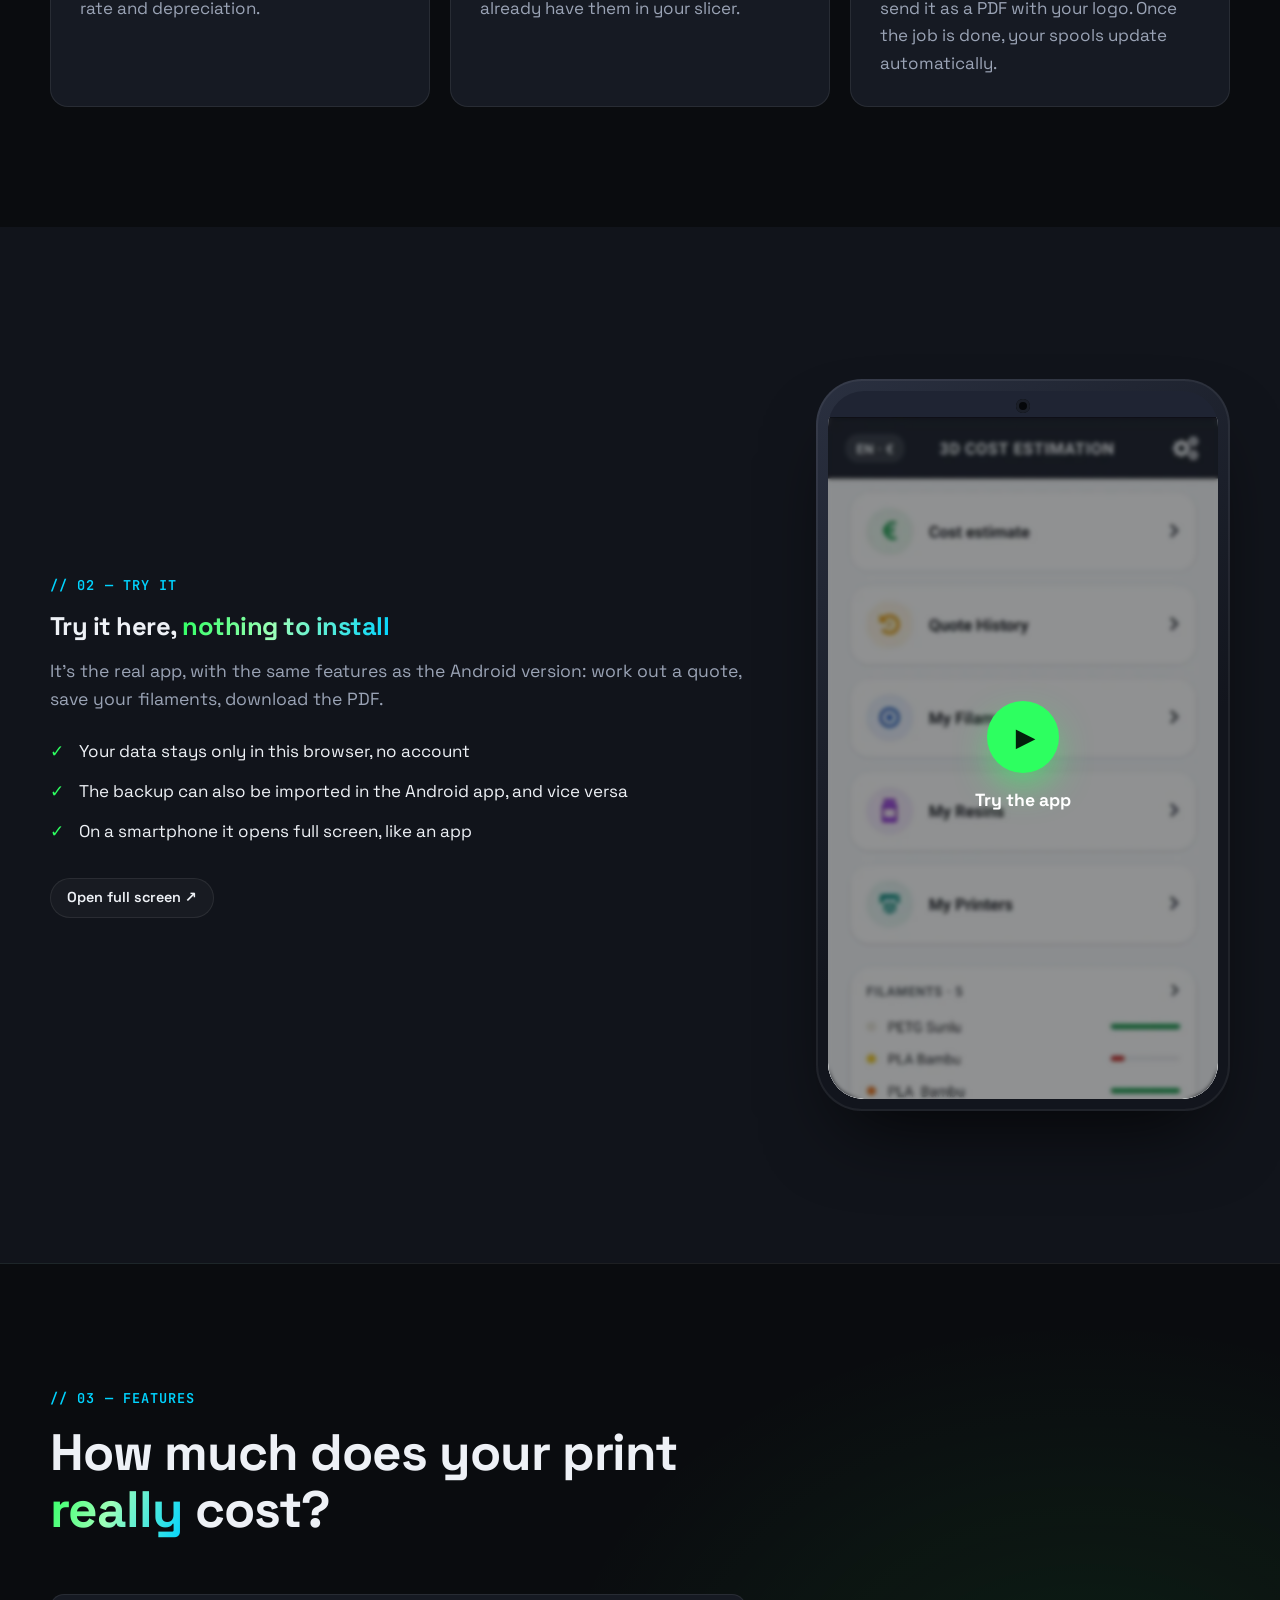
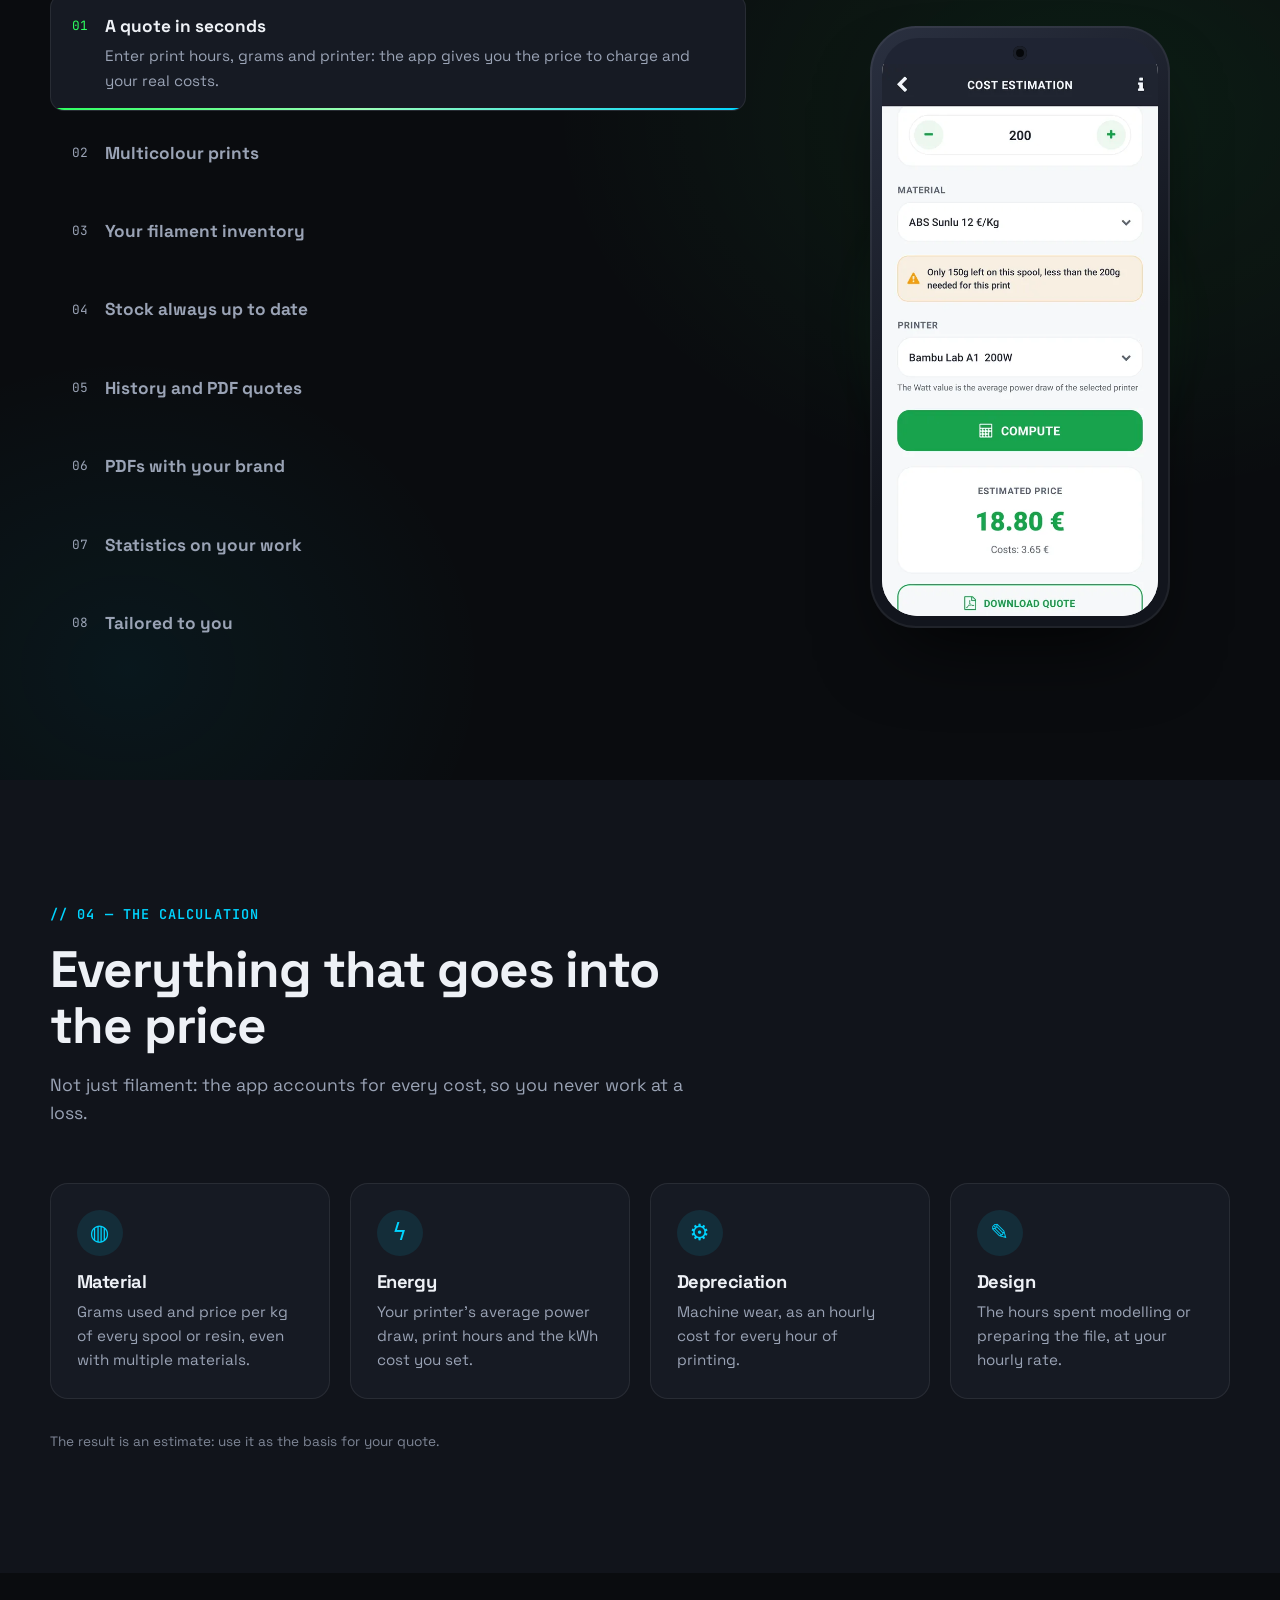
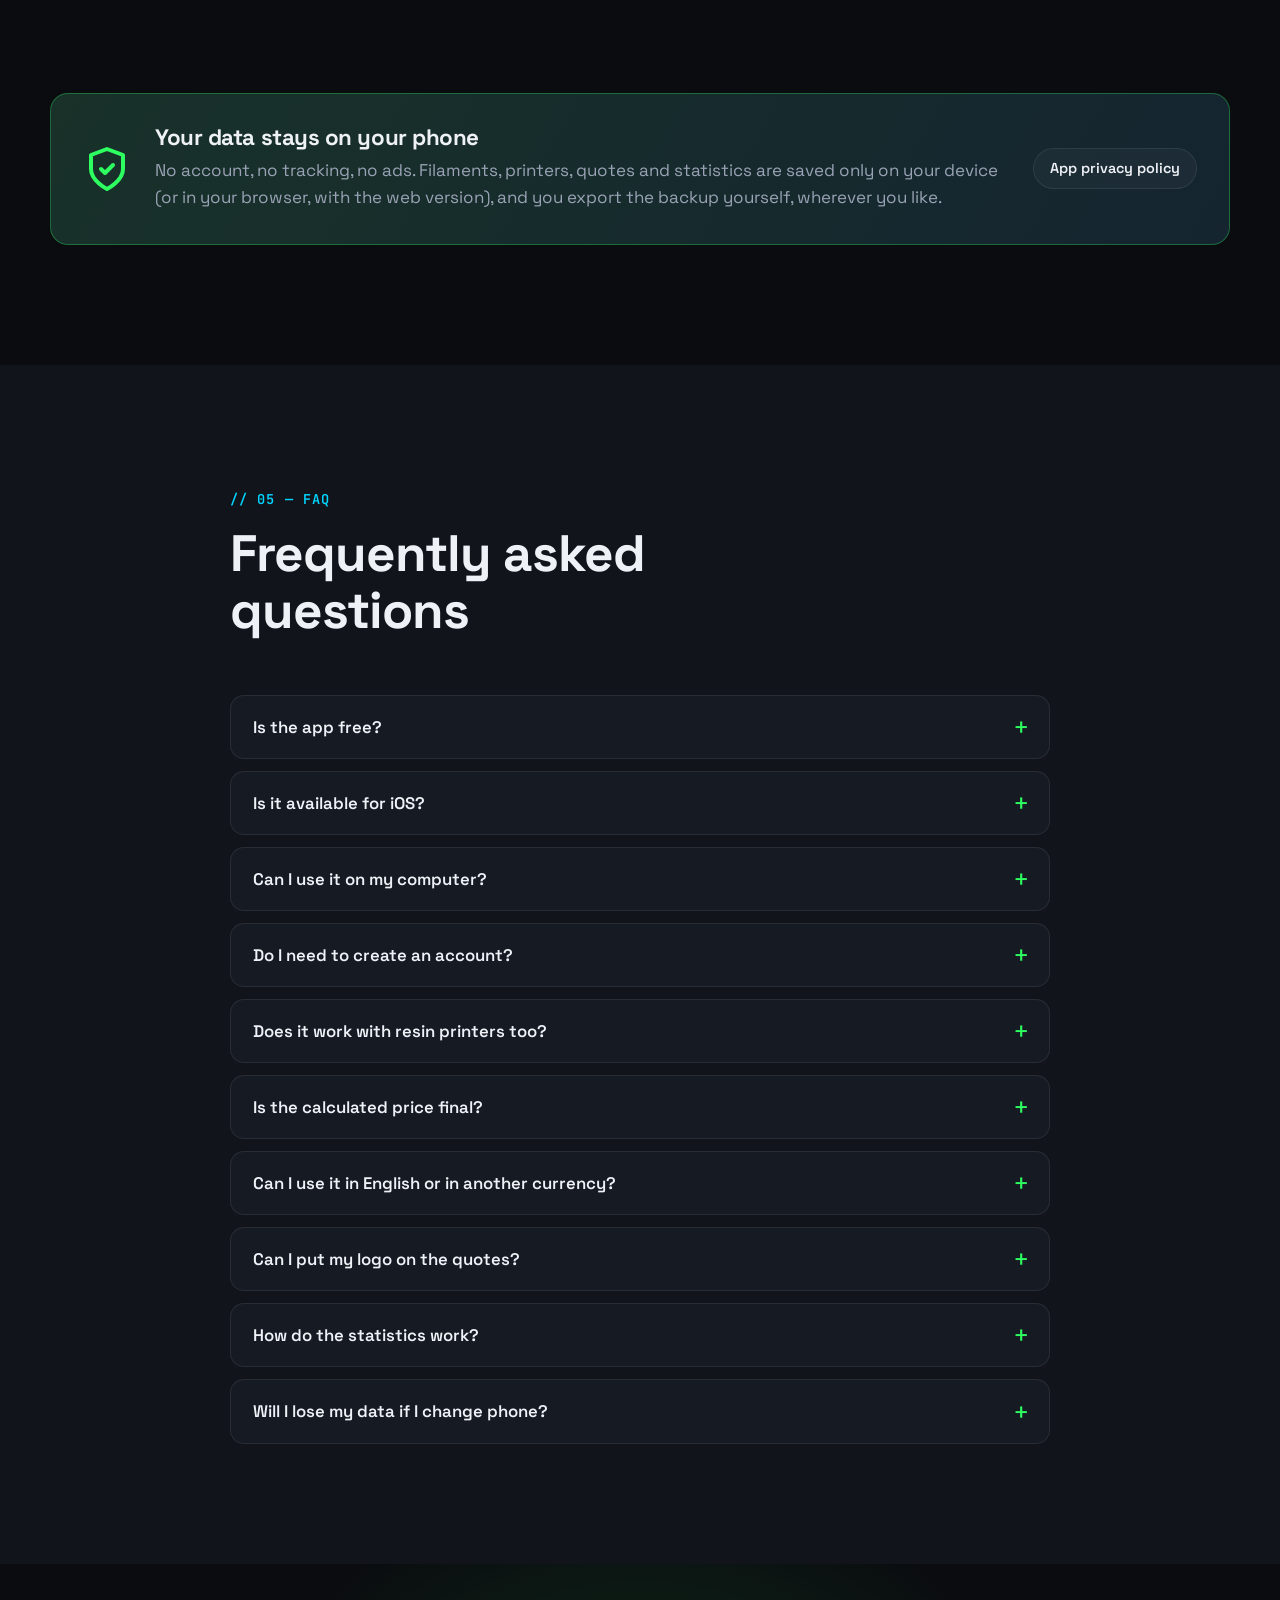
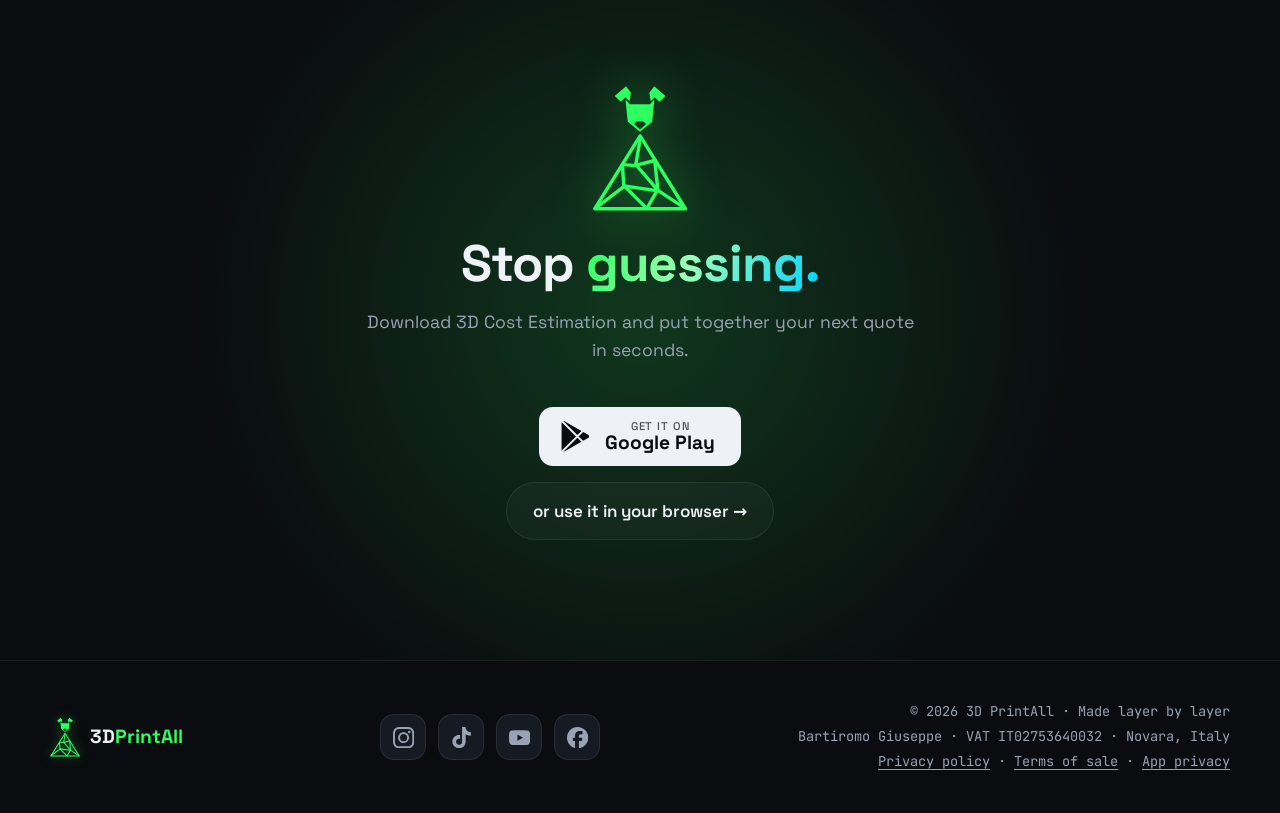
==== commit 63276226: "App 2.1.4: nuove valute, costo di usura e card STL Splitter Nuova build della versione web e testi d" ====
--- a/app/index.html
+++ b/app/index.html
@@ -232,7 +232,7 @@
               <span class="feature__bar"></span></button></li>
             <li><button class="feature" role="tab" aria-selected="false" type="button">
               <span class="feature__num mono">08</span>
-              <span class="feature__body"><strong data-i18n="app.f6t">Su misura per te</strong><span data-i18n="app.f6d">Italiano o inglese, euro o dollari, costo dell'energia, tariffa oraria e ammortamento. E con il backup porti tutti i dati su un nuovo telefono.</span></span>
+              <span class="feature__body"><strong data-i18n="app.f6t">Su misura per te</strong><span data-i18n="app.f6d">Italiano o inglese, euro, dollari e altre 10 valute, costo dell'energia, tariffa oraria, usura e ammortamento. E con il backup porti tutti i dati su un nuovo telefono.</span></span>
               <span class="feature__bar"></span></button></li>
           </ol>
 
@@ -302,7 +302,7 @@
           <details class="reveal"><summary data-i18n="ap.q2">Devo creare un account?</summary><p data-i18n="ap.a2">No. Non serve nessuna registrazione e tutti i dati restano salvati sul tuo telefono.</p></details>
           <details class="reveal"><summary data-i18n="ap.q3">Funziona anche con le stampanti a resina?</summary><p data-i18n="ap.a3">Sì: puoi scegliere tra FDM e resina e salvare anche le tue resine. Se stampi solo FDM, puoi nascondere la sezione resina dalle impostazioni.</p></details>
           <details class="reveal"><summary data-i18n="ap.q4">Il prezzo calcolato è definitivo?</summary><p data-i18n="ap.a4">È una stima basata sui parametri che inserisci. È un ottimo punto di partenza per il tuo preventivo, che puoi poi adattare al cliente.</p></details>
-          <details class="reveal"><summary data-i18n="ap.q5">Posso usarla in inglese o in dollari?</summary><p data-i18n="ap.a5">Sì, dalle impostazioni puoi scegliere italiano o inglese ed euro o dollari.</p></details>
+          <details class="reveal"><summary data-i18n="ap.q5">Posso usarla in inglese o in un'altra valuta?</summary><p data-i18n="ap.a5">Sì, dalle impostazioni puoi scegliere italiano o inglese e la valuta: euro, dollaro USA, sterlina, franco svizzero, corone svedese, norvegese, danese e ceca, złoty, fiorino, leu e dinaro tunisino.</p></details>
           <details class="reveal"><summary data-i18n="ap.q6">Posso mettere il mio logo sui preventivi?</summary><p data-i18n="ap.a6">Sì. In Impostazioni &gt; Dati attività e PDF aggiungi logo, nome, contatti e partita IVA, scegli il colore e la validità del preventivo e decidi quali dettagli mostrare al cliente.</p></details>
           <details class="reveal"><summary data-i18n="ap.q7">Come funzionano le statistiche?</summary><p data-i18n="ap.a7">Contano i preventivi che nello storico segni come completati, nel mese in cui li completi: vedi ricavi, costi, margine, materiale e ore di stampa per il periodo che scegli.</p></details>
           <details class="reveal"><summary data-i18n="ap.q8">Se cambio telefono perdo i dati?</summary><p data-i18n="ap.a8">No. Da Impostazioni &gt; Backup esporti tutti i dati in un file e lo importi sul nuovo telefono o nella versione web. Su Android i dati vengono salvati anche nel backup automatico di Google, se è attivo.</p></details>
